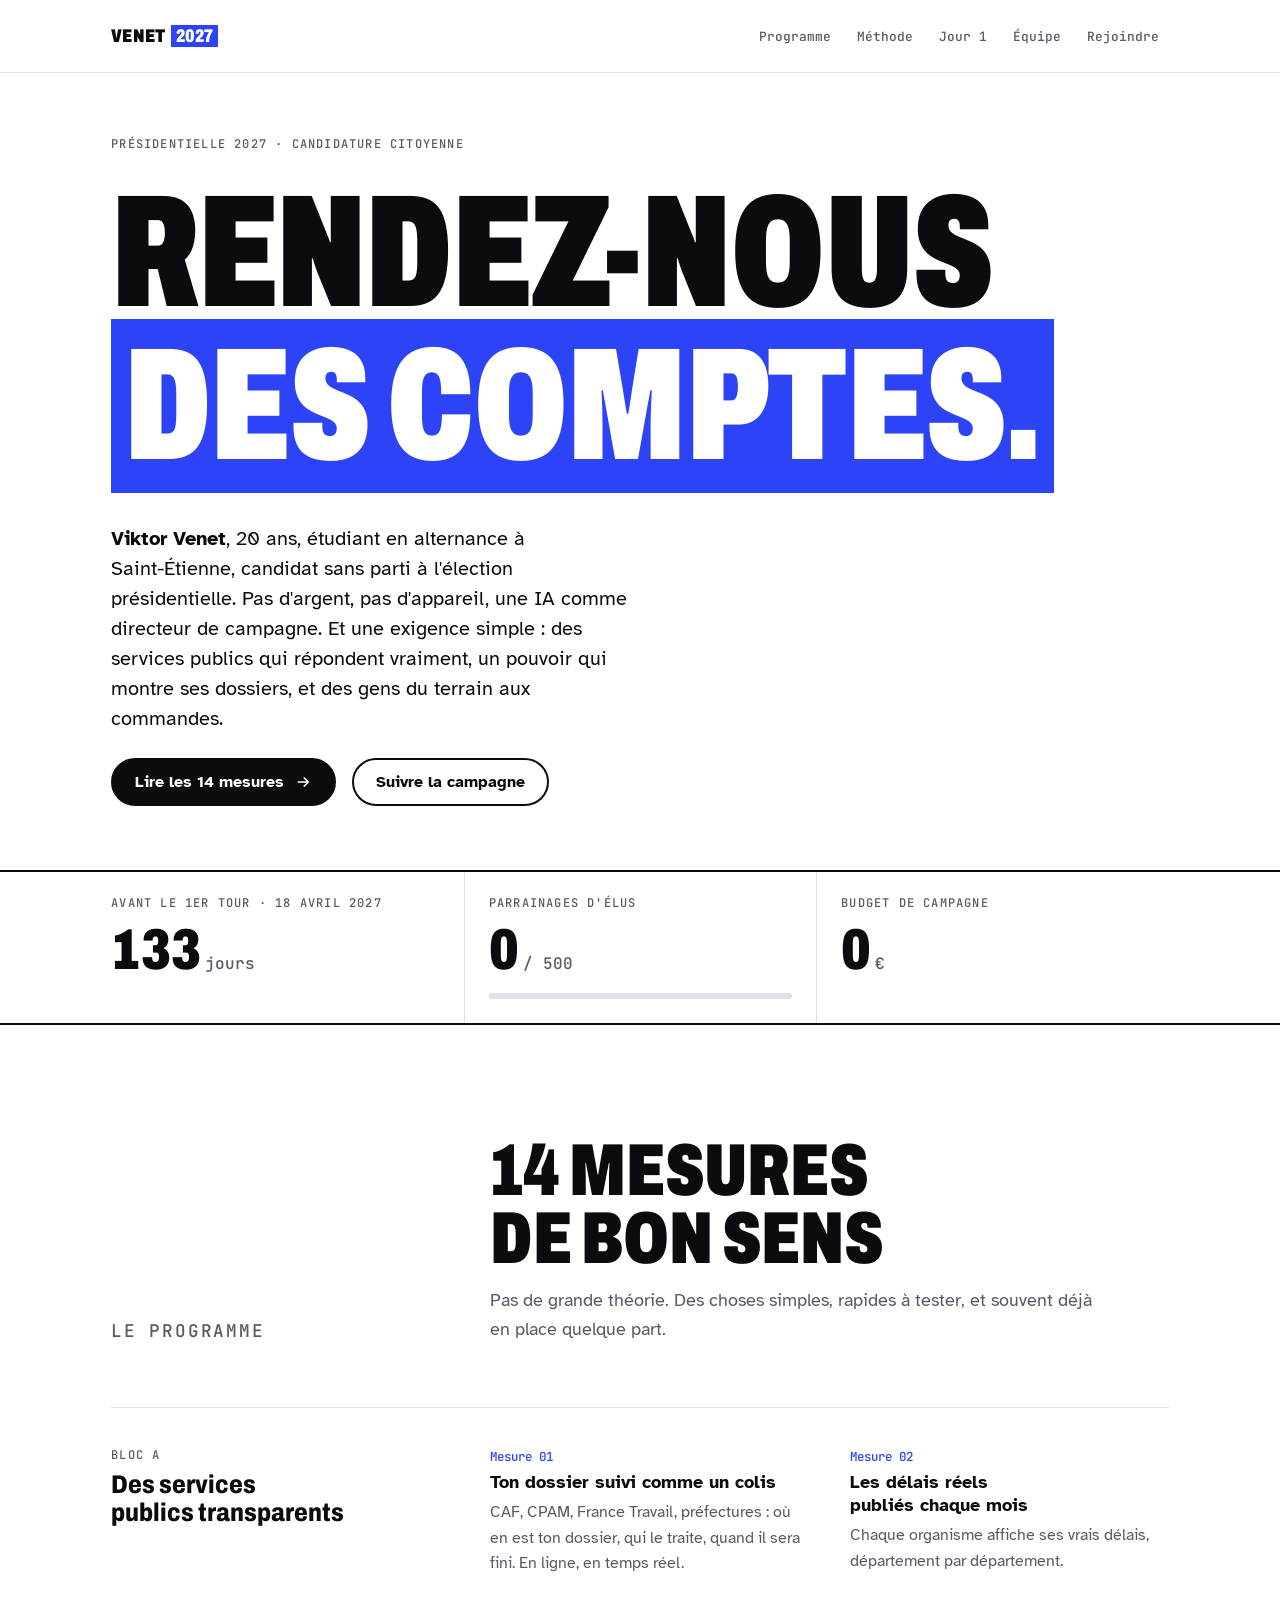
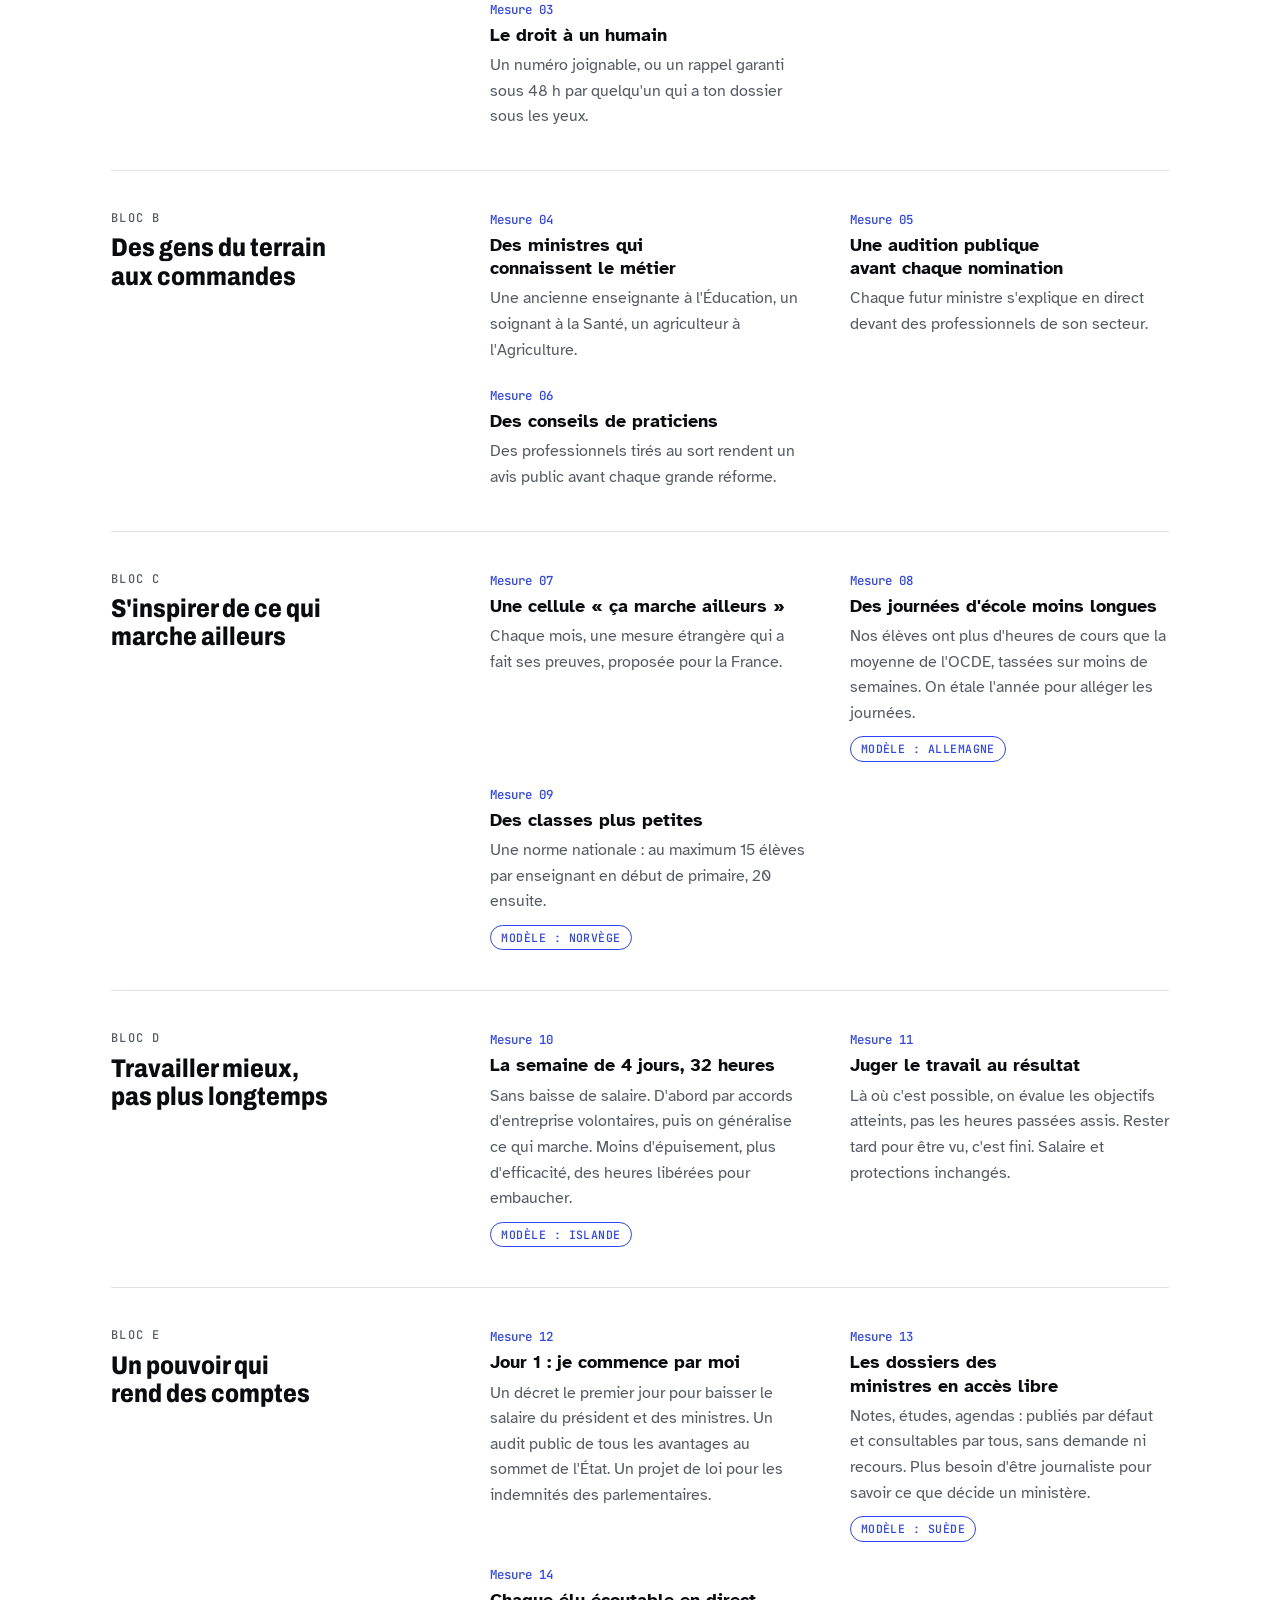
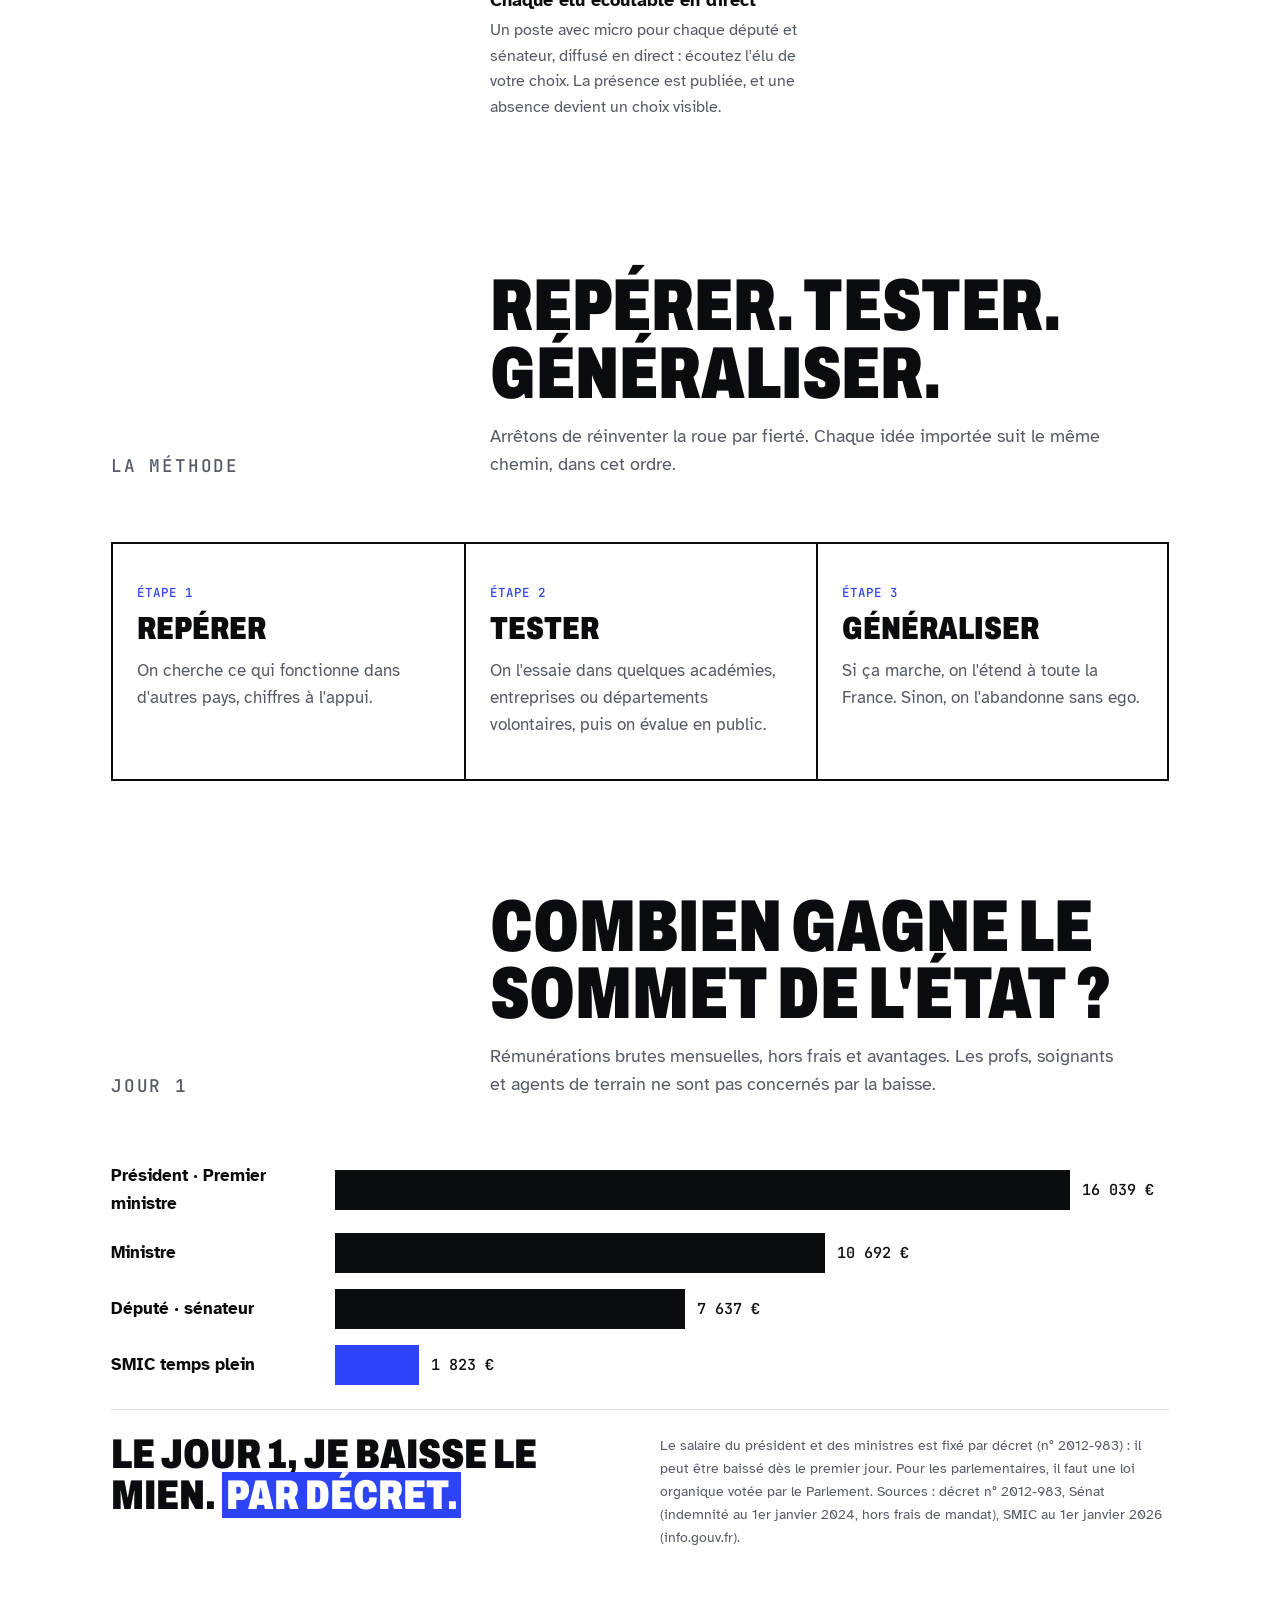
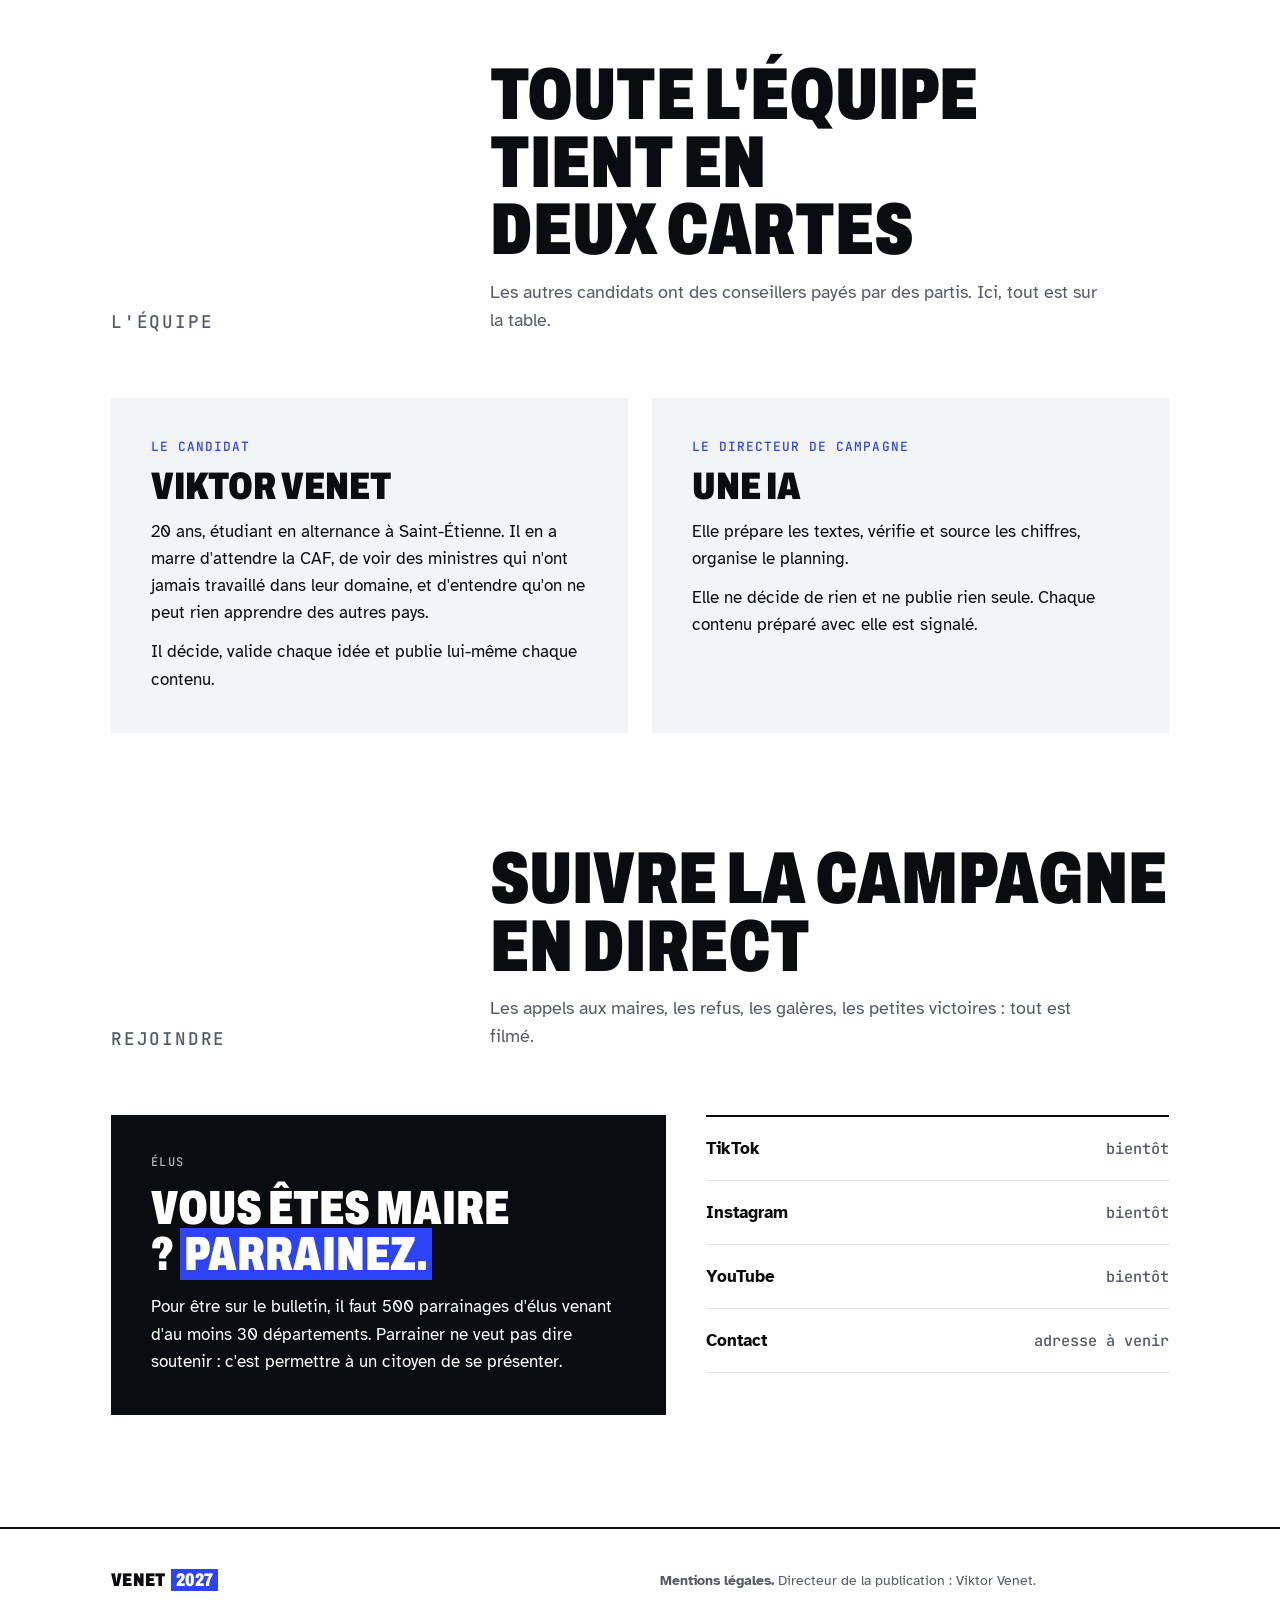
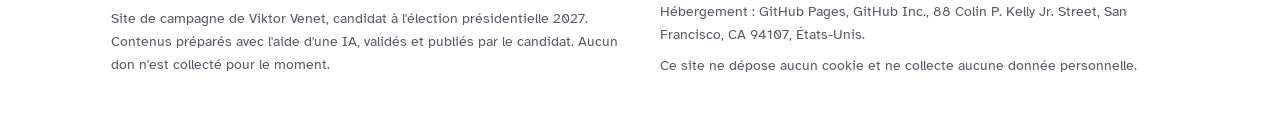
==== index.html @ 13aa07b0 "Ajout âge, ville et statut du candidat Co-Authored-By: Claude Opus 5.5 <noreply@anthropic.com>" ====
<!doctype html>
<html lang="fr">
<head>
<meta charset="utf-8">
<meta name="viewport" content="width=device-width, initial-scale=1, viewport-fit=cover">
<title>Viktor Venet 2027</title>
<meta name="description" content="Viktor Venet, 20 ans, étudiant stéphanois sans parti, candidat à la présidentielle 2027. Rendez-nous des comptes.">
<meta property="og:title" content="Viktor Venet 2027 · Rendez-nous des comptes.">
<meta property="og:description" content="Un citoyen, une IA, zéro euro. Des services publics qui répondent et un pouvoir transparent.">
<link rel="preconnect" href="https://fonts.googleapis.com">
<link rel="preconnect" href="https://fonts.gstatic.com" crossorigin>
<link rel="stylesheet" href="https://fonts.googleapis.com/css2?family=Archivo:wdth,wght@62..125,500..900&family=Atkinson+Hyperlegible:wght@400;700&family=JetBrains+Mono:wght@500&display=swap">
<style>
/* DA « Surligné » : affiche typographique noir sur blanc, un seul accent bleu qui surligne ce qui compte,
   comme on surligne une ligne d'un dossier qu'on exige de voir. */
:root {
  --bg: #ffffff;
  --surface: #f3f4f7;
  --ink: #0b0c10;
  --muted: #555a66;
  --line: #dfe1e7;
  --sel: #2c44f5;        /* bleu de sélection */
  --on-sel: #ffffff;
  --ff-display: "Archivo", "Arial Narrow", "Helvetica Neue", Arial, sans-serif;
  --ff-body: "Atkinson Hyperlegible", system-ui, -apple-system, "Segoe UI", sans-serif;
  --ff-mono: "JetBrains Mono", ui-monospace, Consolas, monospace;
  --s-1: 8px; --s-2: 16px; --s-3: 24px; --s-4: 40px; --s-5: 64px; --s-6: 112px;
}
@media (prefers-color-scheme: dark) {
  :root:not([data-theme="light"]) {
    --bg: #0b0c10; --surface: #15171d; --ink: #f2f3f6; --muted: #a2a7b3; --line: #2a2d36;
    --sel: #5d73ff; --on-sel: #ffffff; color-scheme: dark;
  }
}
:root[data-theme="dark"] {
  --bg: #0b0c10; --surface: #15171d; --ink: #f2f3f6; --muted: #a2a7b3; --line: #2a2d36;
  --sel: #5d73ff; --on-sel: #ffffff; color-scheme: dark;
}

*, *::before, *::after { box-sizing: border-box; }
html { scroll-behavior: smooth; }
@media (prefers-reduced-motion: reduce) { html { scroll-behavior: auto; } }
body {
  margin: 0; background: var(--bg); color: var(--ink);
  font: 400 1.0625rem/1.6 var(--ff-body);
  padding: env(safe-area-inset-top, 0px) 0 env(safe-area-inset-bottom, 0px);
}
::selection { background: var(--sel); color: var(--on-sel); }
.wrap { max-width: 1160px; margin: 0 auto; padding-inline: max(16px, 4vw); }
a { color: inherit; }
:focus-visible { outline: 3px solid var(--sel); outline-offset: 3px; border-radius: 2px; }
h1, h2, h3, h4 { margin: 0; font-family: var(--ff-display); text-wrap: balance; }
p { margin: 0; }
.skip { position: absolute; left: -9999px; }
.skip:focus { left: 16px; top: 16px; background: var(--ink); color: var(--bg); padding: 10px 14px; z-index: 10; }

.eyebrow { font: 500 .75rem/1.3 var(--ff-mono); letter-spacing: .1em; text-transform: uppercase; color: var(--muted); }
.kbd {
  display: inline-flex; align-items: center; gap: 4px; font: 500 .78rem/1 var(--ff-mono);
  border: 1.5px solid currentColor; border-bottom-width: 3px; border-radius: 6px; padding: 5px 8px; white-space: nowrap;
}
.sel { background: var(--sel); color: var(--on-sel); padding: 0 .08em; box-decoration-break: clone; -webkit-box-decoration-break: clone; }

/* En-tête */
.top { position: sticky; top: env(safe-area-inset-top, 0px); z-index: 5; background: var(--bg); border-bottom: 1px solid var(--line); }
.top .wrap { display: flex; flex-wrap: wrap; align-items: center; justify-content: space-between; gap: 10px 24px; padding-block: 14px; }
.logo { font: 900 1.15rem/1 var(--ff-display); font-stretch: 75%; letter-spacing: .01em; text-transform: uppercase; text-decoration: none; display: inline-flex; gap: .3em; align-items: baseline; }
.logo b { background: var(--sel); color: var(--on-sel); padding: 2px 5px; font-weight: 900; }
.top nav { display: flex; flex-wrap: wrap; gap: 4px 6px; }
.top nav a { font: 500 .8rem var(--ff-mono); text-decoration: none; color: var(--muted); padding: 10px 10px; border-radius: 6px; min-height: 44px; display: inline-flex; align-items: center; }
.top nav a:hover { color: var(--ink); background: var(--surface); }

/* Hero */
.hero { padding-block: var(--s-5) var(--s-5); }
.hero .eyebrow { margin-bottom: var(--s-3); }
.slogan { font-weight: 900; font-stretch: 68%; text-transform: uppercase; font-size: clamp(3.4rem, 12.5vw, 10.5rem); line-height: .96; letter-spacing: -.01em; }
.slogan .l1, .slogan .l2 { display: block; }
.slogan .l1 .sel { background: linear-gradient(var(--sel), var(--sel)) no-repeat left / 100% 100%; color: var(--on-sel); }
.hero-foot { display: grid; grid-template-columns: minmax(0, 1.3fr) minmax(0, 1fr); gap: var(--s-4); align-items: end; margin-top: var(--s-4); }
.hero-foot p.intro { font-size: 1.25rem; line-height: 1.5; max-width: 40ch; }
.hero-foot p.intro strong { font-weight: 700; }
.cta { display: flex; flex-wrap: wrap; gap: var(--s-2); margin-top: var(--s-3); }
.btn { display: inline-flex; align-items: center; gap: 10px; min-height: 48px; padding: 0 22px; font: 700 1rem var(--ff-body); text-decoration: none; border: 2px solid var(--ink); border-radius: 999px; transition: background-color .2s, color .2s, transform .15s; cursor: pointer; }
.btn.primary { background: var(--ink); color: var(--bg); }
.btn:hover { background: var(--sel); border-color: var(--sel); color: var(--on-sel); }
.btn:active { transform: translateY(1px); }
.btn svg { width: 18px; height: 18px; }

/* Compteurs */
.stats { border-block: 2px solid var(--ink); }
.stats .wrap { display: grid; grid-template-columns: repeat(3, minmax(0, 1fr)); }
.stat { padding: var(--s-3) var(--s-3) var(--s-3) 0; }
.stat + .stat { border-left: 1px solid var(--line); padding-left: var(--s-3); }
.stat .n { font: 900 clamp(2.4rem, 5vw, 3.6rem)/1 var(--ff-display); font-stretch: 75%; font-variant-numeric: tabular-nums; margin-top: 10px; }
.stat .n small { font: 500 1rem var(--ff-mono); color: var(--muted); margin-left: 4px; }
.meter { height: 6px; background: var(--line); margin-top: 14px; border-radius: 3px; overflow: hidden; }
.meter i { display: block; height: 100%; width: 0; background: var(--sel); }

/* Sections */
section.sec { padding-block: var(--s-6) 0; }
.sec-head { display: grid; grid-template-columns: minmax(0, 1fr) minmax(0, 2fr); gap: var(--s-3) var(--s-4); margin-bottom: var(--s-5); align-items: end; }
.sec-head h2 { font-weight: 900; font-stretch: 72%; text-transform: uppercase; font-size: clamp(2.4rem, 6vw, 4.6rem); line-height: .92; }
.sec-head p { color: var(--muted); max-width: 52ch; font-size: 1.1rem; }

/* Programme */
.bloc { display: grid; grid-template-columns: minmax(0, 1fr) minmax(0, 2fr); gap: var(--s-3) var(--s-4); padding-block: var(--s-4); border-top: 1px solid var(--line); }
.bloc h3 { font-weight: 800; font-stretch: 85%; font-size: 1.6rem; line-height: 1.1; }
.bloc .eyebrow { margin-bottom: 8px; }
.mesures { display: grid; grid-template-columns: repeat(auto-fit, minmax(min(100%, 280px), 1fr)); gap: var(--s-3) var(--s-4); }
.mesure { min-width: 0; display: grid; gap: 6px; align-content: start; }
.mesure .num { font: 500 .78rem var(--ff-mono); color: var(--sel); }
.mesure h4 { font: 700 1.12rem/1.3 var(--ff-body); }
.mesure p { color: var(--muted); font-size: 1rem; }
.modele { justify-self: start; margin-top: 4px; font: 500 .72rem/1 var(--ff-mono); letter-spacing: .04em; text-transform: uppercase; color: var(--sel); border: 1.5px solid var(--sel); border-radius: 999px; padding: 6px 10px; }

/* Méthode */
.methode { display: grid; grid-template-columns: repeat(3, minmax(0, 1fr)); gap: 0; border: 2px solid var(--ink); }
.etape { padding: var(--s-4) var(--s-3); min-width: 0; display: grid; gap: 12px; align-content: start; }
.etape + .etape { border-left: 2px solid var(--ink); }
.step { font: 500 .78rem var(--ff-mono); color: var(--sel); text-transform: uppercase; letter-spacing: .08em; }
.etape h3 { font-weight: 900; font-stretch: 75%; text-transform: uppercase; font-size: 2rem; line-height: 1; }
.etape p { color: var(--muted); }

/* Graphique */
.chart { display: grid; gap: var(--s-2); }
.barrow { display: grid; grid-template-columns: minmax(0, 13rem) minmax(0, 1fr); gap: var(--s-2); align-items: center; }
.barrow .who { font-weight: 700; }
.track { display: flex; align-items: center; gap: 12px; min-width: 0; }
.fill { height: 40px; background: var(--ink); flex: none; }
.barrow.smic .fill { background: var(--sel); }
.amt { font: 500 .95rem var(--ff-mono); font-variant-numeric: tabular-nums; white-space: nowrap; }
.chart-note { margin-top: var(--s-3); display: grid; grid-template-columns: minmax(0, 1fr) minmax(0, 1fr); gap: var(--s-4); border-top: 1px solid var(--line); padding-top: var(--s-3); }
.chart-note .big { font: 900 clamp(1.8rem, 3.5vw, 2.6rem)/1 var(--ff-display); font-stretch: 75%; text-transform: uppercase; }
.chart-note p.src { color: var(--muted); font-size: .9rem; }

/* Équipe */
.team { display: grid; grid-template-columns: repeat(2, minmax(0, 1fr)); gap: var(--s-3); }
.member { background: var(--surface); padding: var(--s-4); display: grid; gap: 12px; align-content: start; }
.member h3 { font-weight: 900; font-stretch: 75%; text-transform: uppercase; font-size: 2.4rem; line-height: 1; }
.member .role { font: 500 .8rem var(--ff-mono); color: var(--sel); text-transform: uppercase; letter-spacing: .08em; }

/* Rejoindre */
.join { display: grid; grid-template-columns: minmax(0, 1.2fr) minmax(0, 1fr); gap: var(--s-4); }
.maires { background: var(--ink); color: var(--bg); padding: var(--s-4); display: grid; gap: var(--s-2); align-content: start; }
.maires h3 { font-weight: 900; font-stretch: 72%; text-transform: uppercase; font-size: clamp(2rem, 4vw, 3rem); line-height: .95; }
.maires .sel { color: var(--on-sel); }
.socials { display: grid; gap: 0; align-content: start; }
.social { display: flex; justify-content: space-between; gap: var(--s-2); align-items: center; padding-block: 18px; border-bottom: 1px solid var(--line); min-width: 0; }
.social:first-child { border-top: 2px solid var(--ink); }
.social .h { font: 500 .95rem var(--ff-mono); overflow-wrap: anywhere; color: var(--muted); }

footer { margin-top: var(--s-6); border-top: 2px solid var(--ink); }
footer .wrap { padding-block: var(--s-4); display: grid; grid-template-columns: minmax(0, 1fr) minmax(0, 1fr); gap: var(--s-3) var(--s-4); font-size: .9rem; color: var(--muted); }
footer .logo { color: var(--ink); }
footer p + p { margin-top: 8px; }

/* Responsive */
@media (max-width: 860px) {
  .hero-foot, .sec-head, .bloc, .join, .chart-note, footer .wrap { grid-template-columns: minmax(0, 1fr); }
    .methode { grid-template-columns: minmax(0, 1fr); }
  .etape + .etape { border-left: 0; border-top: 2px solid var(--ink); }
  .team { grid-template-columns: minmax(0, 1fr); }
  section.sec { padding-block: var(--s-5) 0; }
}
@media (max-width: 600px) {
  .stats .wrap { grid-template-columns: minmax(0, 1fr); }
  .stat, .stat + .stat { padding: var(--s-2) 0; border-left: 0; }
  .stat + .stat { border-top: 1px solid var(--line); }
  .barrow { grid-template-columns: minmax(0, 1fr); gap: 6px; }
  .fill { height: 28px; }
  .top nav a { padding: 10px 8px; }
}

/* Animation unique : le surligneur passe sur « des comptes » */
@media (prefers-reduced-motion: no-preference) {
  .js .slogan .l1 .sel { animation: select .7s cubic-bezier(.6, 0, .2, 1) .35s both; }
  @keyframes select { from { background-size: 0% 100%; color: var(--ink); } to { background-size: 100% 100%; color: var(--on-sel); } }
}
</style>
</head>
<body>
<a class="skip" href="#programme">Aller au programme</a>

<header class="top">
  <div class="wrap">
    <a class="logo" href="#haut" id="haut" aria-label="Viktor Venet 2027, accueil">Venet <b>2027</b></a>
    <nav aria-label="Sections du site">
      <a href="#programme">Programme</a>
      <a href="#methode">Méthode</a>
      <a href="#jour1">Jour 1</a>
      <a href="#equipe">Équipe</a>
      <a href="#rejoindre">Rejoindre</a>
    </nav>
  </div>
</header>

<main>
  <section class="hero">
    <div class="wrap">
      <p class="eyebrow">Présidentielle 2027 · candidature citoyenne</p>
      <h1 class="slogan">
        <span class="l2">Rendez-nous</span>
        <span class="l1"><span class="sel">des comptes.</span></span>
      </h1>
      <div class="hero-foot">
        <div>
          <p class="intro"><strong>Viktor Venet</strong>, 20 ans, étudiant en alternance à Saint-Étienne, candidat sans parti à l'élection présidentielle. Pas d'argent, pas d'appareil, une IA comme directeur de campagne. Et une exigence simple : des services publics qui répondent vraiment, un pouvoir qui montre ses dossiers, et des gens du terrain aux commandes.</p>
          <div class="cta">
            <a class="btn primary" href="#programme">Lire les 14 mesures
              <svg viewBox="0 0 24 24" fill="none" stroke="currentColor" stroke-width="2.2" aria-hidden="true"><path d="M5 12h14M13 6l6 6-6 6"/></svg></a>
            <a class="btn" href="#rejoindre">Suivre la campagne</a>
          </div>
        </div>
      </div>
    </div>
  </section>

  <div class="stats" role="list" aria-label="La campagne en chiffres">
    <div class="wrap">
      <div class="stat" role="listitem">
        <p class="eyebrow">Avant le 1er tour · 18 avril 2027</p>
        <p class="n"><span id="jours">185</span><small>jours</small></p>
      </div>
      <div class="stat" role="listitem">
        <p class="eyebrow">Parrainages d'élus</p>
        <p class="n">0<small>/ 500</small></p>
        <div class="meter" aria-hidden="true"><i></i></div>
      </div>
      <div class="stat" role="listitem">
        <p class="eyebrow">Budget de campagne</p>
        <p class="n">0<small>€</small></p>
      </div>
    </div>
  </div>

  <section class="sec" id="programme">
    <div class="wrap">
      <div class="sec-head">
        <p class="eyebrow">Le programme</p>
        <div>
          <h2>14 mesures de bon sens</h2>
          <p style="margin-top:14px">Pas de grande théorie. Des choses simples, rapides à tester, et souvent déjà en place quelque part.</p>
        </div>
      </div>

      <div class="bloc">
        <div><p class="eyebrow">Bloc A</p><h3>Des services publics transparents</h3></div>
        <div class="mesures">
          <article class="mesure"><span class="num">Mesure 01</span><h4>Ton dossier suivi comme un colis</h4><p>CAF, CPAM, France Travail, préfectures : où en est ton dossier, qui le traite, quand il sera fini. En ligne, en temps réel.</p></article>
          <article class="mesure"><span class="num">Mesure 02</span><h4>Les délais réels publiés chaque mois</h4><p>Chaque organisme affiche ses vrais délais, département par département.</p></article>
          <article class="mesure"><span class="num">Mesure 03</span><h4>Le droit à un humain</h4><p>Un numéro joignable, ou un rappel garanti sous 48 h par quelqu'un qui a ton dossier sous les yeux.</p></article>
        </div>
      </div>

      <div class="bloc">
        <div><p class="eyebrow">Bloc B</p><h3>Des gens du terrain aux commandes</h3></div>
        <div class="mesures">
          <article class="mesure"><span class="num">Mesure 04</span><h4>Des ministres qui connaissent le métier</h4><p>Une ancienne enseignante à l'Éducation, un soignant à la Santé, un agriculteur à l'Agriculture.</p></article>
          <article class="mesure"><span class="num">Mesure 05</span><h4>Une audition publique avant chaque nomination</h4><p>Chaque futur ministre s'explique en direct devant des professionnels de son secteur.</p></article>
          <article class="mesure"><span class="num">Mesure 06</span><h4>Des conseils de praticiens</h4><p>Des professionnels tirés au sort rendent un avis public avant chaque grande réforme.</p></article>
        </div>
      </div>

      <div class="bloc">
        <div><p class="eyebrow">Bloc C</p><h3>S'inspirer de ce qui marche ailleurs</h3></div>
        <div class="mesures">
          <article class="mesure"><span class="num">Mesure 07</span><h4>Une cellule « ça marche ailleurs »</h4><p>Chaque mois, une mesure étrangère qui a fait ses preuves, proposée pour la France.</p></article>
          <article class="mesure"><span class="num">Mesure 08</span><h4>Des journées d'école moins longues</h4><p>Nos élèves ont plus d'heures de cours que la moyenne de l'OCDE, tassées sur moins de semaines. On étale l'année pour alléger les journées.</p><span class="modele">Modèle : Allemagne</span></article>
          <article class="mesure"><span class="num">Mesure 09</span><h4>Des classes plus petites</h4><p>Une norme nationale : au maximum 15 élèves par enseignant en début de primaire, 20 ensuite.</p><span class="modele">Modèle : Norvège</span></article>
        </div>
      </div>

      <div class="bloc">
        <div><p class="eyebrow">Bloc D</p><h3>Travailler mieux, pas plus longtemps</h3></div>
        <div class="mesures">
          <article class="mesure"><span class="num">Mesure 10</span><h4>La semaine de 4 jours, 32 heures</h4><p>Sans baisse de salaire. D'abord par accords d'entreprise volontaires, puis on généralise ce qui marche. Moins d'épuisement, plus d'efficacité, des heures libérées pour embaucher.</p><span class="modele">Modèle : Islande</span></article>
          <article class="mesure"><span class="num">Mesure 11</span><h4>Juger le travail au résultat</h4><p>Là où c'est possible, on évalue les objectifs atteints, pas les heures passées assis. Rester tard pour être vu, c'est fini. Salaire et protections inchangés.</p></article>
        </div>
      </div>

      <div class="bloc">
        <div><p class="eyebrow">Bloc E</p><h3>Un pouvoir qui rend des comptes</h3></div>
        <div class="mesures">
          <article class="mesure"><span class="num">Mesure 12</span><h4>Jour 1 : je commence par moi</h4><p>Un décret le premier jour pour baisser le salaire du président et des ministres. Un audit public de tous les avantages au sommet de l'État. Un projet de loi pour les indemnités des parlementaires.</p></article>
          <article class="mesure"><span class="num">Mesure 13</span><h4>Les dossiers des ministres en accès libre</h4><p>Notes, études, agendas : publiés par défaut et consultables par tous, sans demande ni recours. Plus besoin d'être journaliste pour savoir ce que décide un ministère.</p><span class="modele">Modèle : Suède</span></article>
          <article class="mesure"><span class="num">Mesure 14</span><h4>Chaque élu écoutable en direct</h4><p>Un poste avec micro pour chaque député et sénateur, diffusé en direct : écoutez l'élu de votre choix. La présence est publiée, et une absence devient un choix visible.</p></article>
        </div>
      </div>
    </div>
  </section>

  <section class="sec" id="methode">
    <div class="wrap">
      <div class="sec-head">
        <p class="eyebrow">La méthode</p>
        <div>
          <h2>Repérer. Tester. Généraliser.</h2>
          <p style="margin-top:14px">Arrêtons de réinventer la roue par fierté. Chaque idée importée suit le même chemin, dans cet ordre.</p>
        </div>
      </div>
      <div class="methode">
        <div class="etape"><span class="step">Étape 1</span><h3>Repérer</h3><p>On cherche ce qui fonctionne dans d'autres pays, chiffres à l'appui.</p></div>
        <div class="etape"><span class="step">Étape 2</span><h3>Tester</h3><p>On l'essaie dans quelques académies, entreprises ou départements volontaires, puis on évalue en public.</p></div>
        <div class="etape"><span class="step">Étape 3</span><h3>Généraliser</h3><p>Si ça marche, on l'étend à toute la France. Sinon, on l'abandonne sans ego.</p></div>
      </div>
    </div>
  </section>

  <section class="sec" id="jour1">
    <div class="wrap">
      <div class="sec-head">
        <p class="eyebrow">Jour 1</p>
        <div>
          <h2>Combien gagne le sommet de l'État ?</h2>
          <p style="margin-top:14px">Rémunérations brutes mensuelles, hors frais et avantages. Les profs, soignants et agents de terrain ne sont pas concernés par la baisse.</p>
        </div>
      </div>
      <div class="chart" role="img" aria-label="Président et Premier ministre : 16 039 euros. Ministre : 10 692 euros. Député ou sénateur : 7 637 euros. SMIC : 1 823 euros brut par mois.">
        <div class="barrow"><span class="who">Président · Premier ministre</span><div class="track"><span class="fill" style="width:calc((100% - 9ch) * 1)"></span><span class="amt">16 039 €</span></div></div>
        <div class="barrow"><span class="who">Ministre</span><div class="track"><span class="fill" style="width:calc((100% - 9ch) * .6666)"></span><span class="amt">10 692 €</span></div></div>
        <div class="barrow"><span class="who">Député · sénateur</span><div class="track"><span class="fill" style="width:calc((100% - 9ch) * .4762)"></span><span class="amt">7 637 €</span></div></div>
        <div class="barrow smic"><span class="who">SMIC temps plein</span><div class="track"><span class="fill" style="width:calc((100% - 9ch) * .1137)"></span><span class="amt">1 823 €</span></div></div>
      </div>
      <div class="chart-note">
        <p class="big">Le jour 1, je baisse le mien. <span class="sel">Par décret.</span></p>
        <p class="src">Le salaire du président et des ministres est fixé par décret (n° 2012-983) : il peut être baissé dès le premier jour. Pour les parlementaires, il faut une loi organique votée par le Parlement. Sources : décret n° 2012-983, Sénat (indemnité au 1er janvier 2024, hors frais de mandat), SMIC au 1er janvier 2026 (info.gouv.fr).</p>
      </div>
    </div>
  </section>

  <section class="sec" id="equipe">
    <div class="wrap">
      <div class="sec-head">
        <p class="eyebrow">L'équipe</p>
        <div>
          <h2>Toute l'équipe tient en deux cartes</h2>
          <p style="margin-top:14px">Les autres candidats ont des conseillers payés par des partis. Ici, tout est sur la table.</p>
        </div>
      </div>
      <div class="team">
        <div class="member">
          <span class="role">Le candidat</span>
          <h3>Viktor Venet</h3>
          <p>20 ans, étudiant en alternance à Saint-Étienne. Il en a marre d'attendre la CAF, de voir des ministres qui n'ont jamais travaillé dans leur domaine, et d'entendre qu'on ne peut rien apprendre des autres pays.</p>
          <p>Il décide, valide chaque idée et publie lui-même chaque contenu.</p>
        </div>
        <div class="member">
          <span class="role">Le directeur de campagne</span>
          <h3>Une IA</h3>
          <p>Elle prépare les textes, vérifie et source les chiffres, organise le planning.</p>
          <p>Elle ne décide de rien et ne publie rien seule. Chaque contenu préparé avec elle est signalé.</p>
        </div>
      </div>
    </div>
  </section>

  <section class="sec" id="rejoindre">
    <div class="wrap">
      <div class="sec-head">
        <p class="eyebrow">Rejoindre</p>
        <div>
          <h2>Suivre la campagne en direct</h2>
          <p style="margin-top:14px">Les appels aux maires, les refus, les galères, les petites victoires : tout est filmé.</p>
        </div>
      </div>
      <div class="join">
        <div class="maires">
          <p class="eyebrow" style="color:inherit;opacity:.7">Élus</p>
          <h3>Vous êtes maire ? <span class="sel">Parrainez.</span></h3>
          <p>Pour être sur le bulletin, il faut 500 parrainages d'élus venant d'au moins 30 départements. Parrainer ne veut pas dire soutenir : c'est permettre à un citoyen de se présenter.</p>
        </div>
        <div class="socials">
          <div class="social"><strong>TikTok</strong><span class="h">bientôt</span></div>
          <div class="social"><strong>Instagram</strong><span class="h">bientôt</span></div>
          <div class="social"><strong>YouTube</strong><span class="h">bientôt</span></div>
          <div class="social"><strong>Contact</strong><span class="h">adresse à venir</span></div>
        </div>
      </div>
    </div>
  </section>
</main>

<footer>
  <div class="wrap">
    <div>
      <a class="logo" href="#haut">Venet <b>2027</b></a>
      <p style="margin-top:14px">Site de campagne de Viktor Venet, candidat à l'élection présidentielle 2027. Contenus préparés avec l'aide d'une IA, validés et publiés par le candidat. Aucun don n'est collecté pour le moment.</p>
    </div>
    <div>
      <p><strong>Mentions légales.</strong> Directeur de la publication : Viktor Venet.</p>
      <p>Hébergement : GitHub Pages, GitHub Inc., 88 Colin P. Kelly Jr. Street, San Francisco, CA 94107, États-Unis.</p>
      <p>Ce site ne dépose aucun cookie et ne collecte aucune donnée personnelle.</p>
    </div>
  </div>
</footer>

<script>
  document.documentElement.classList.add('js');
  (function () {
    var el = document.getElementById('jours');
    var tour = new Date(2027, 3, 18);
    var auj = new Date(); auj.setHours(0, 0, 0, 0);
    var j = Math.round((tour - auj) / 86400000);
    if (j >= 0) el.textContent = j;
  })();
</script>
</body>
</html>
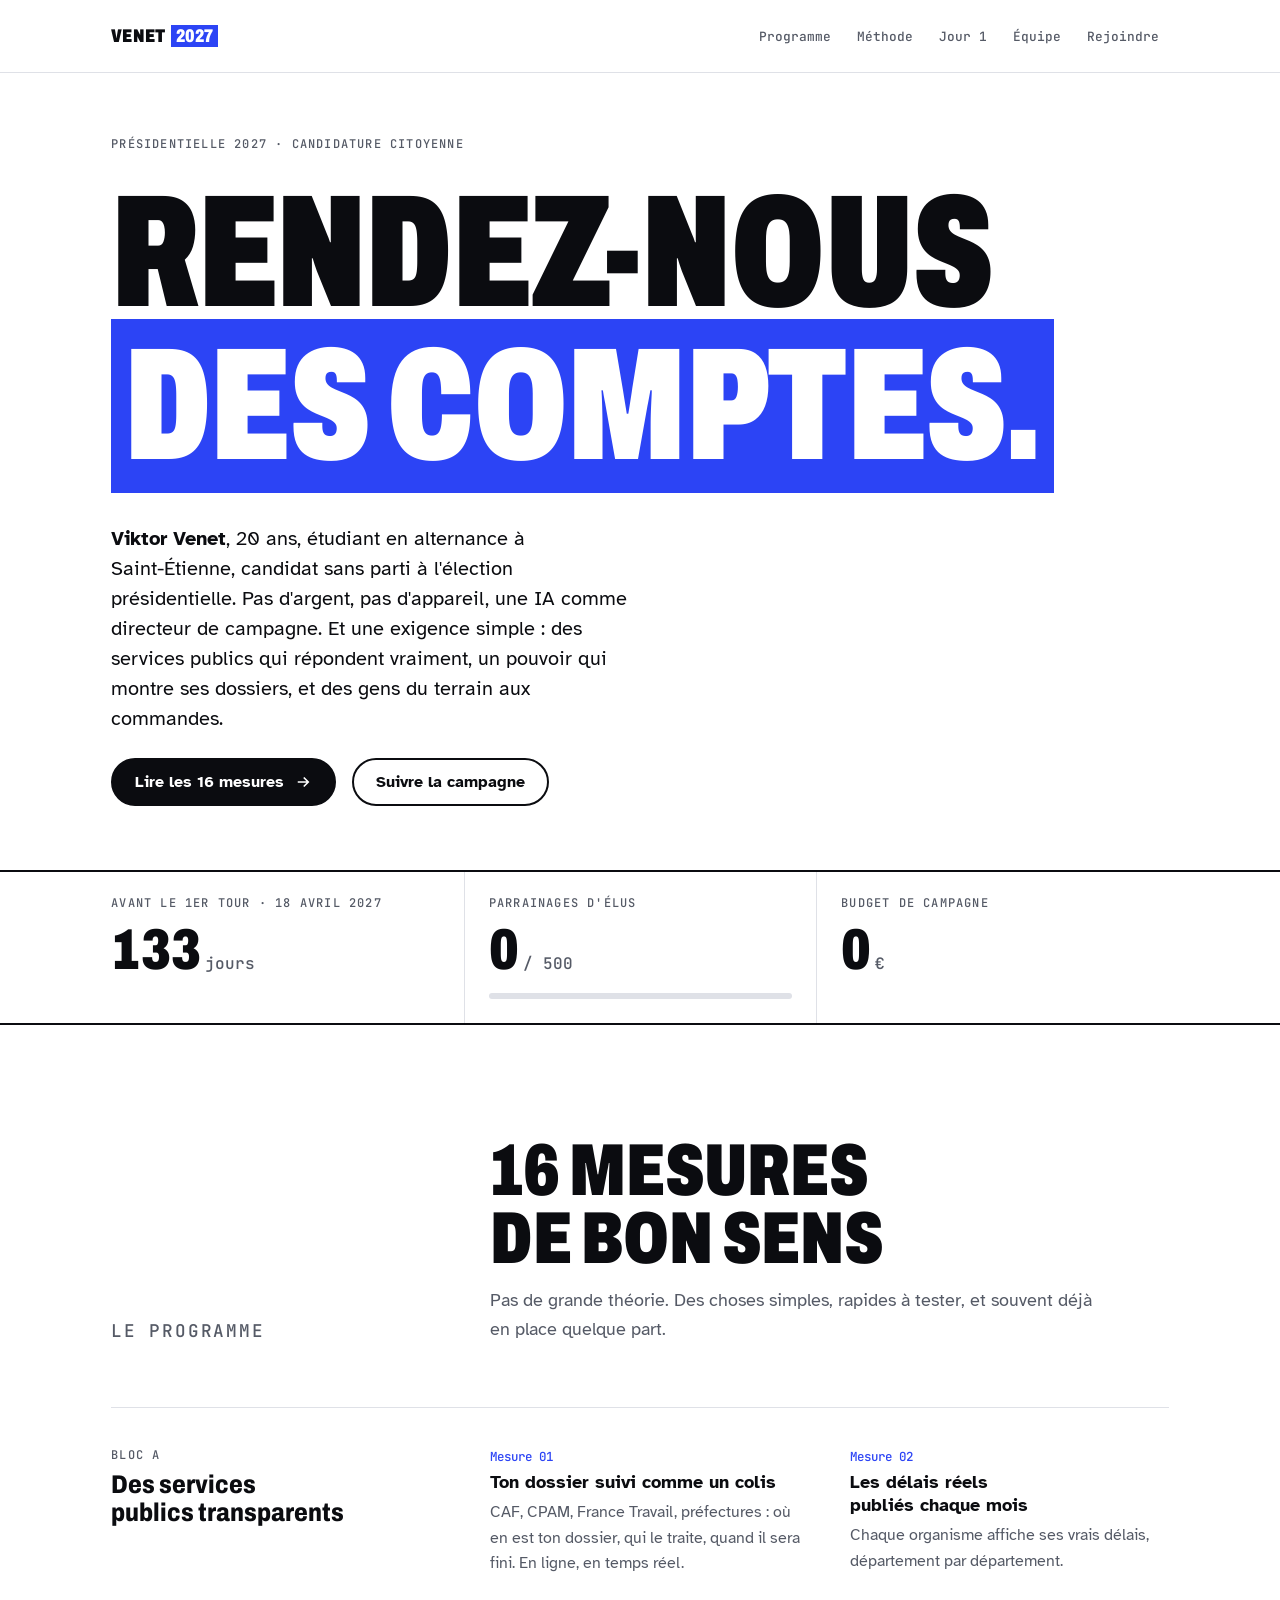
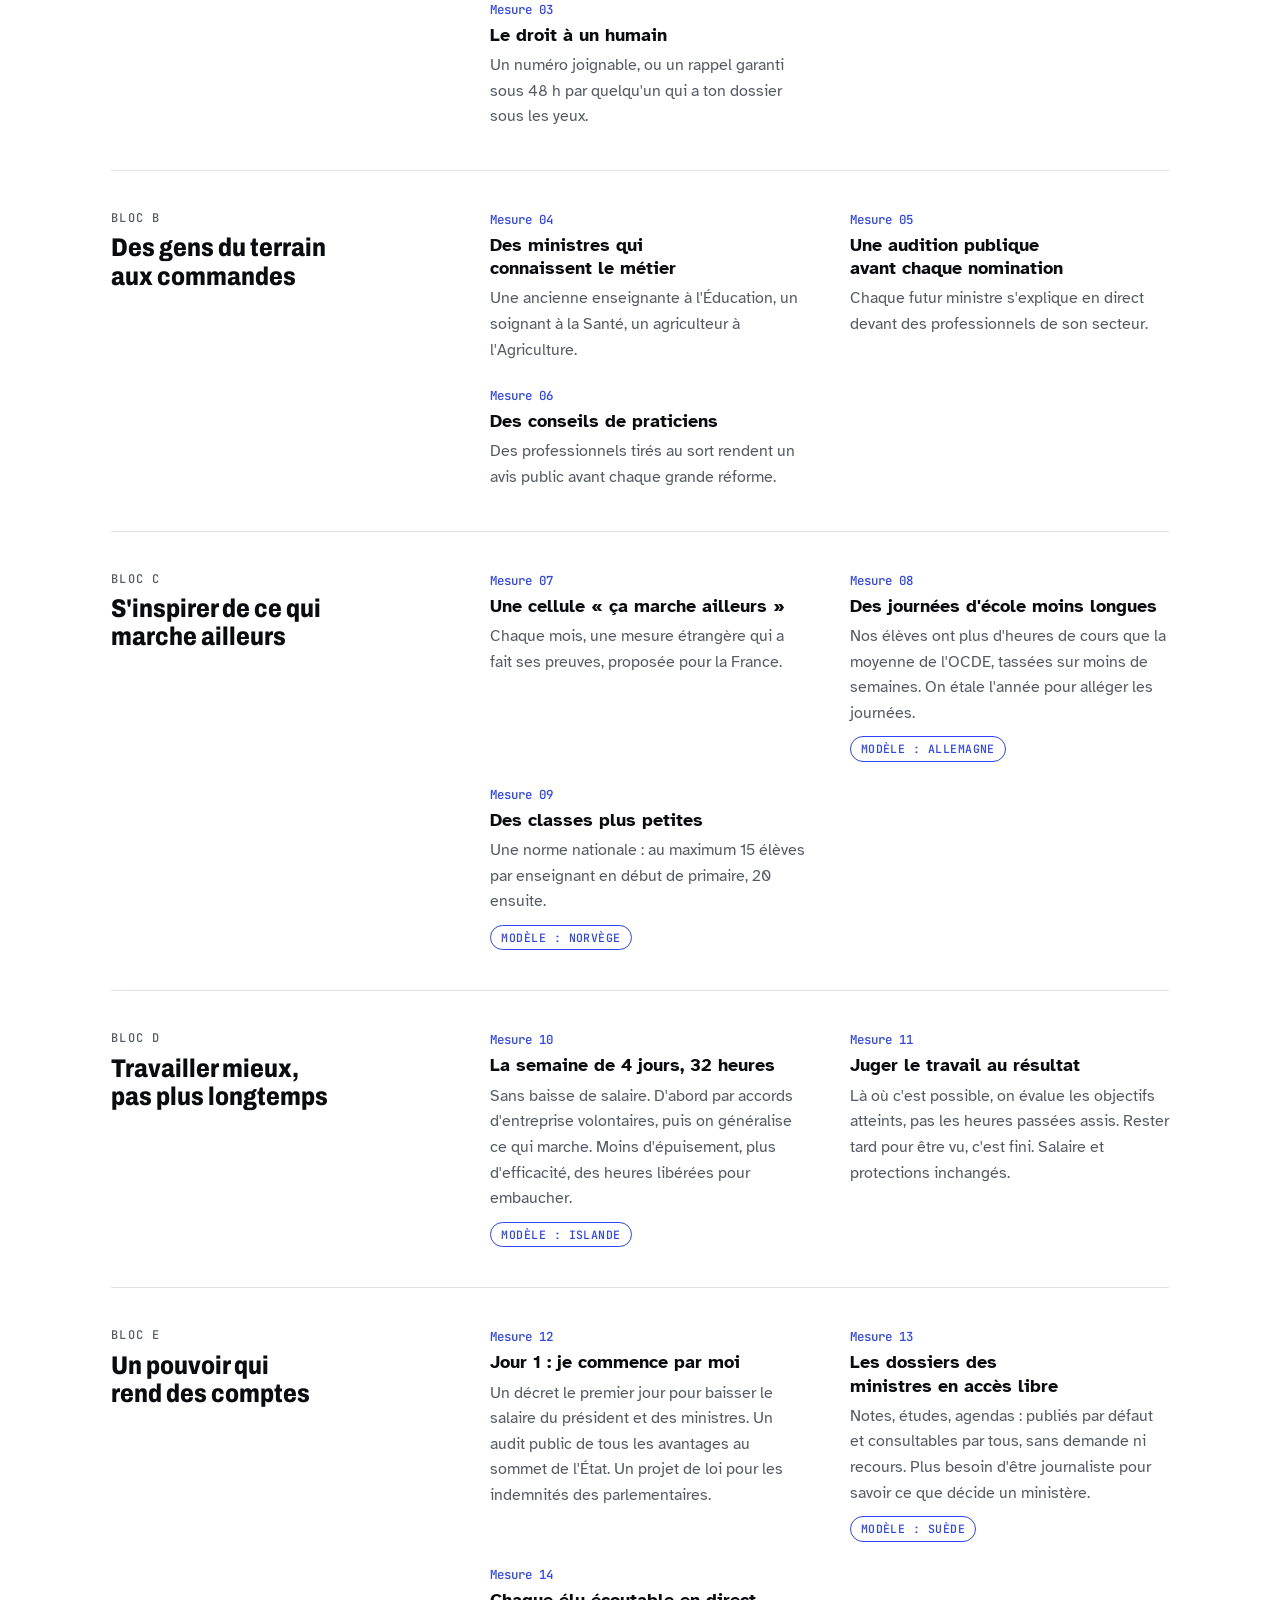
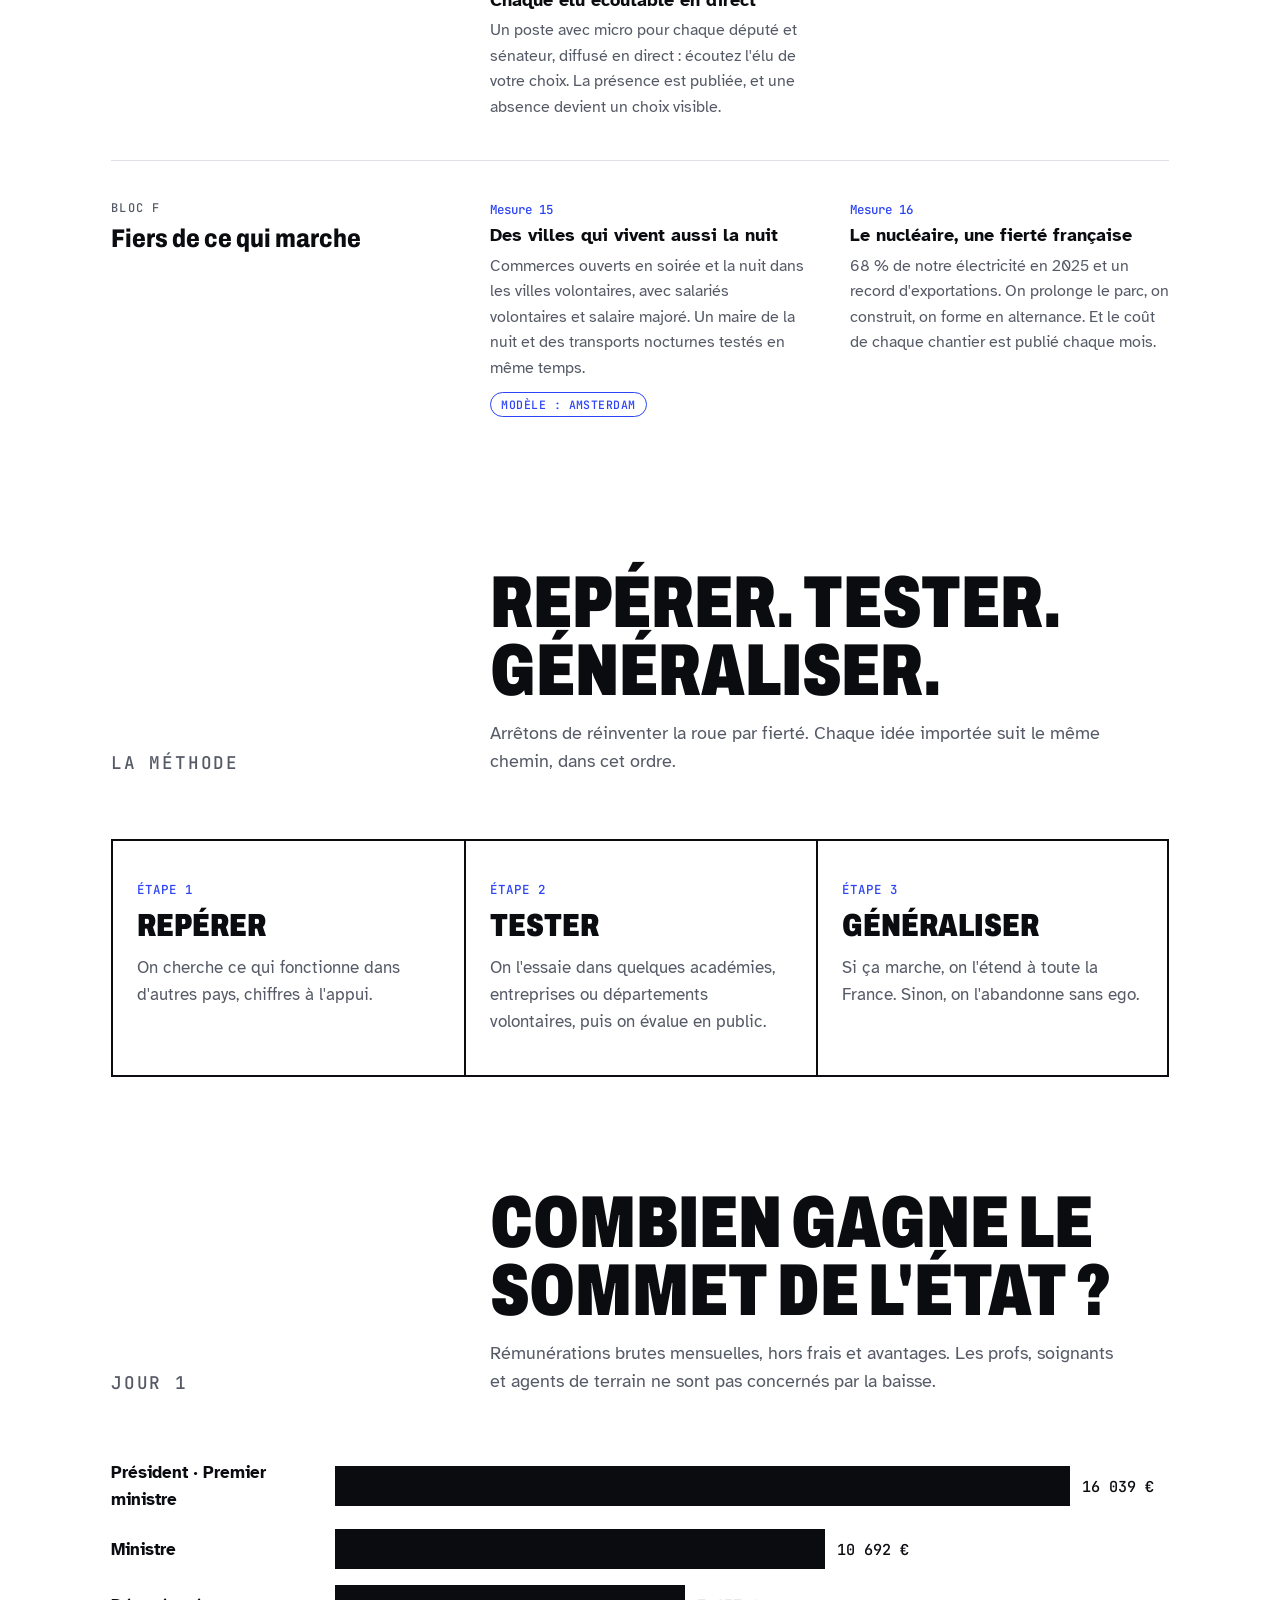
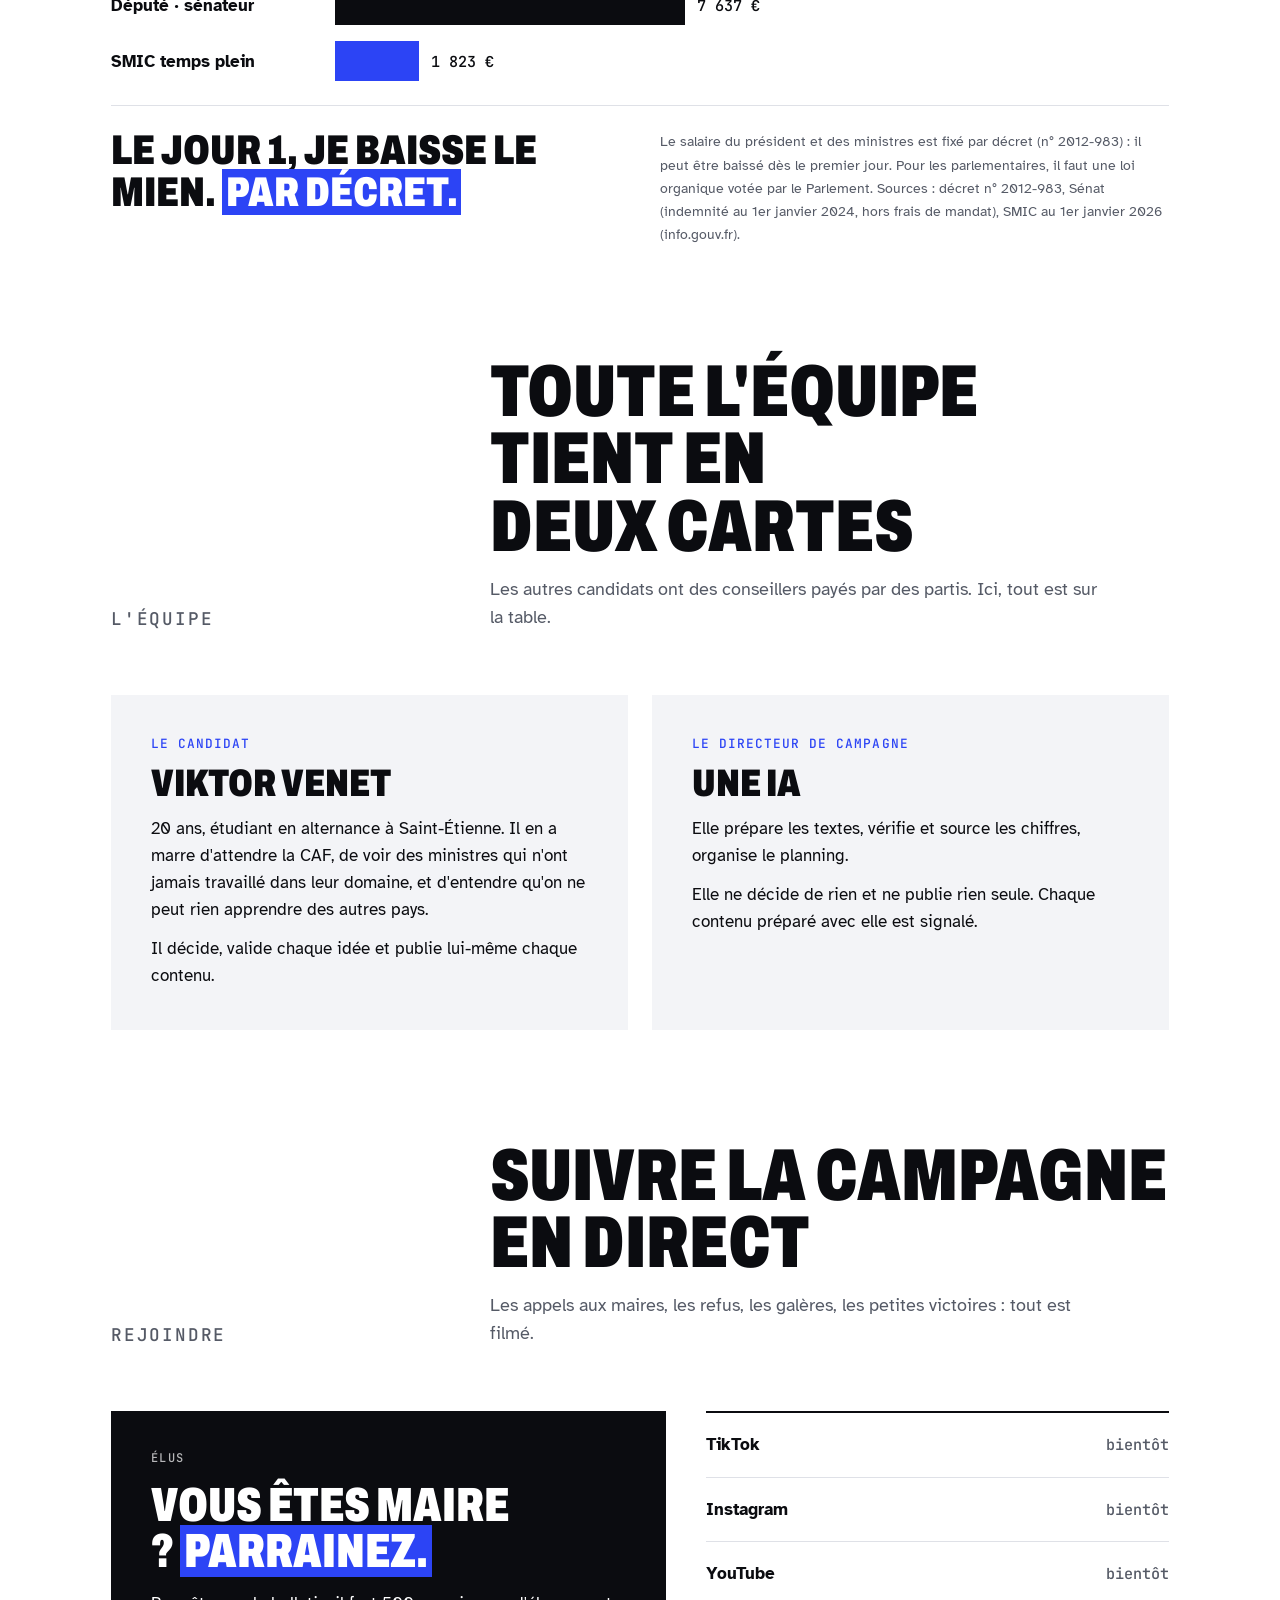
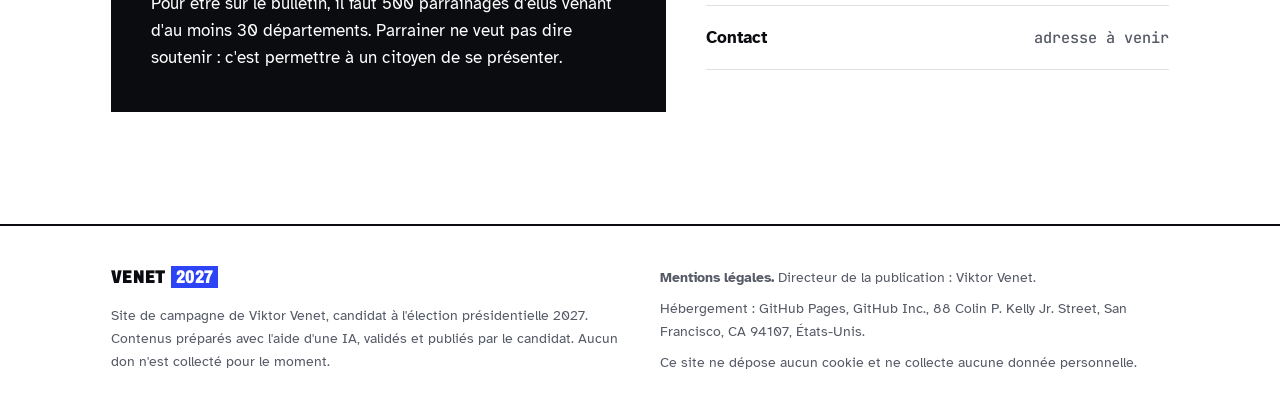
==== commit 4aa477b7: "Mesures 15 (vie nocturne) et 16 (nucléaire) Co-Authored-By: Claude Opus 5.5 <noreply@anthropic.com>" ====
--- a/index.html
+++ b/index.html
@@ -206,7 +206,7 @@
         <div>
           <p class="intro"><strong>Viktor Venet</strong>, 20 ans, étudiant en alternance à Saint-Étienne, candidat sans parti à l'élection présidentielle. Pas d'argent, pas d'appareil, une IA comme directeur de campagne. Et une exigence simple : des services publics qui répondent vraiment, un pouvoir qui montre ses dossiers, et des gens du terrain aux commandes.</p>
           <div class="cta">
-            <a class="btn primary" href="#programme">Lire les 14 mesures
+            <a class="btn primary" href="#programme">Lire les 16 mesures
               <svg viewBox="0 0 24 24" fill="none" stroke="currentColor" stroke-width="2.2" aria-hidden="true"><path d="M5 12h14M13 6l6 6-6 6"/></svg></a>
             <a class="btn" href="#rejoindre">Suivre la campagne</a>
           </div>
@@ -238,7 +238,7 @@
       <div class="sec-head">
         <p class="eyebrow">Le programme</p>
         <div>
-          <h2>14 mesures de bon sens</h2>
+          <h2>16 mesures de bon sens</h2>
           <p style="margin-top:14px">Pas de grande théorie. Des choses simples, rapides à tester, et souvent déjà en place quelque part.</p>
         </div>
       </div>
@@ -284,6 +284,14 @@
           <article class="mesure"><span class="num">Mesure 12</span><h4>Jour 1 : je commence par moi</h4><p>Un décret le premier jour pour baisser le salaire du président et des ministres. Un audit public de tous les avantages au sommet de l'État. Un projet de loi pour les indemnités des parlementaires.</p></article>
           <article class="mesure"><span class="num">Mesure 13</span><h4>Les dossiers des ministres en accès libre</h4><p>Notes, études, agendas : publiés par défaut et consultables par tous, sans demande ni recours. Plus besoin d'être journaliste pour savoir ce que décide un ministère.</p><span class="modele">Modèle : Suède</span></article>
           <article class="mesure"><span class="num">Mesure 14</span><h4>Chaque élu écoutable en direct</h4><p>Un poste avec micro pour chaque député et sénateur, diffusé en direct : écoutez l'élu de votre choix. La présence est publiée, et une absence devient un choix visible.</p></article>
+        </div>
+      </div>
+
+      <div class="bloc">
+        <div><p class="eyebrow">Bloc F</p><h3>Fiers de ce qui marche</h3></div>
+        <div class="mesures">
+          <article class="mesure"><span class="num">Mesure 15</span><h4>Des villes qui vivent aussi la nuit</h4><p>Commerces ouverts en soirée et la nuit dans les villes volontaires, avec salariés volontaires et salaire majoré. Un maire de la nuit et des transports nocturnes testés en même temps.</p><span class="modele">Modèle : Amsterdam</span></article>
+          <article class="mesure"><span class="num">Mesure 16</span><h4>Le nucléaire, une fierté française</h4><p>68 % de notre électricité en 2025 et un record d'exportations. On prolonge le parc, on construit, on forme en alternance. Et le coût de chaque chantier est publié chaque mois.</p></article>
         </div>
       </div>
     </div>
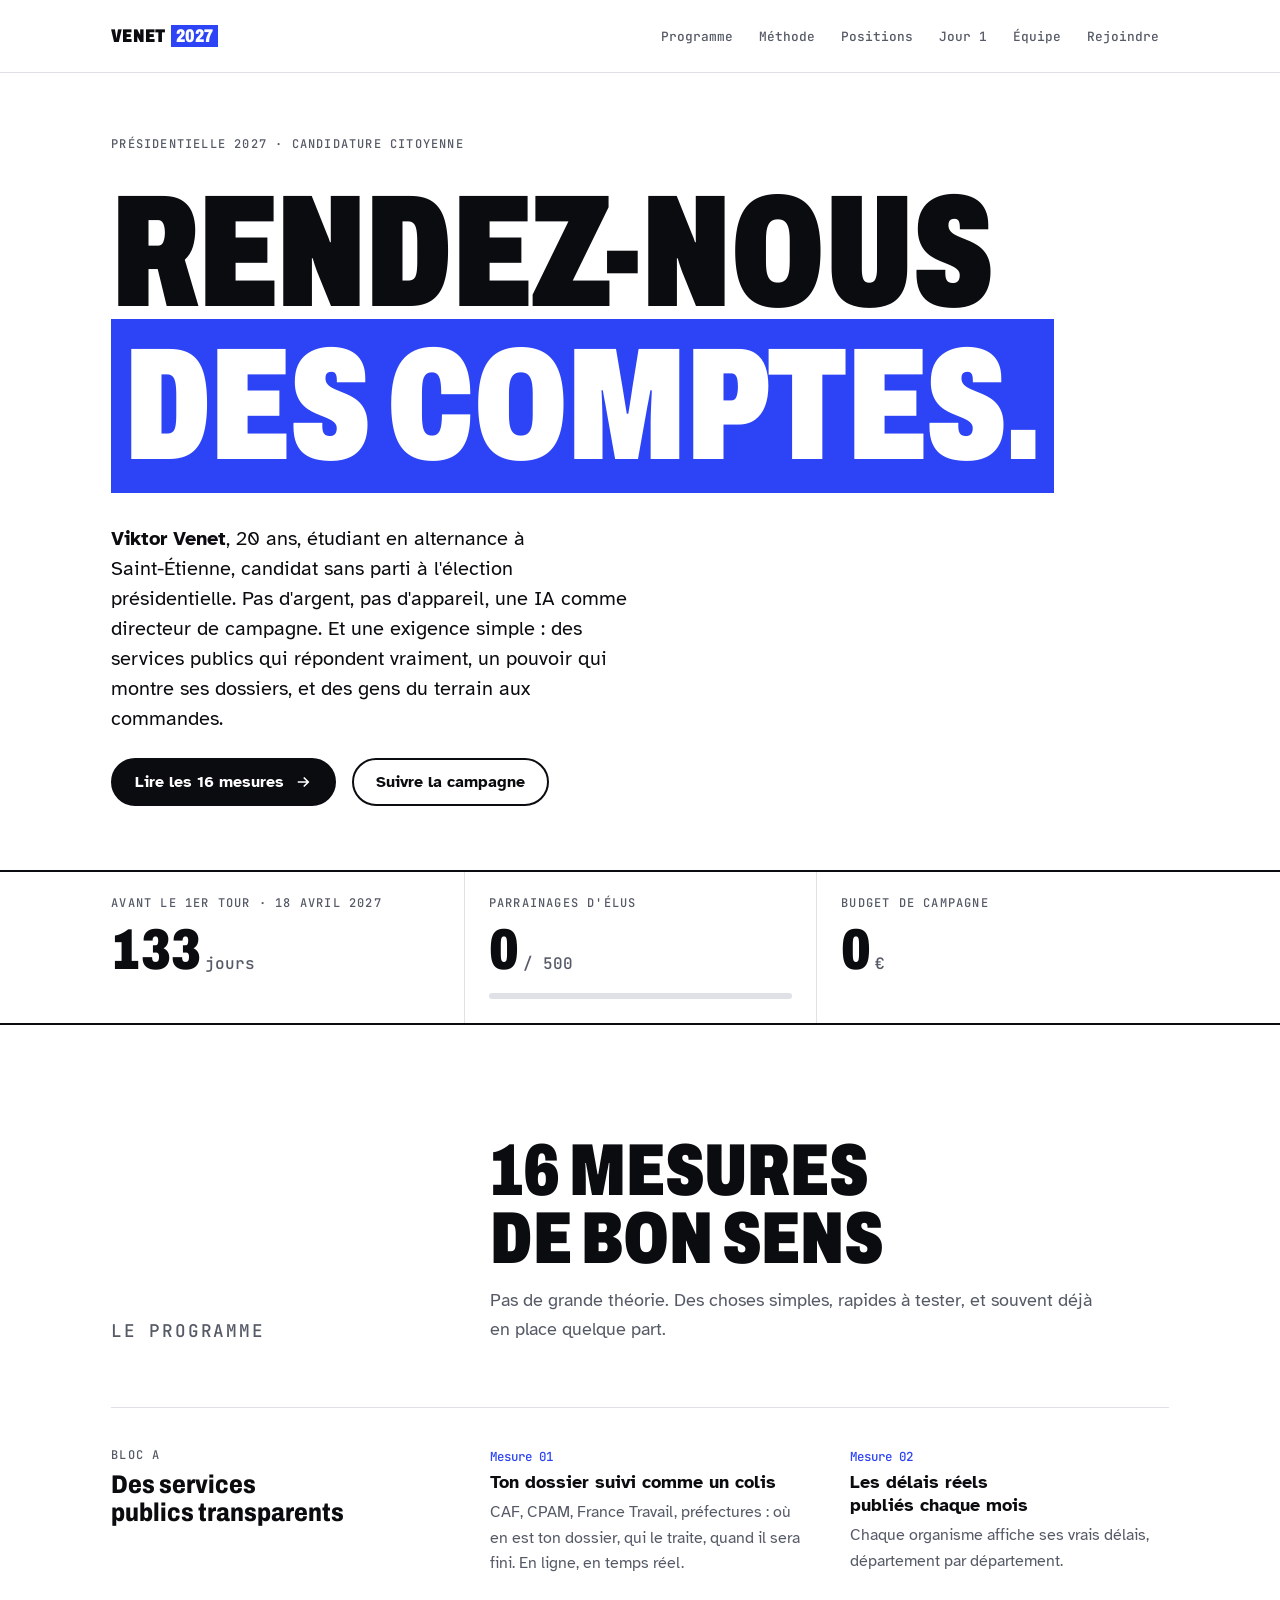
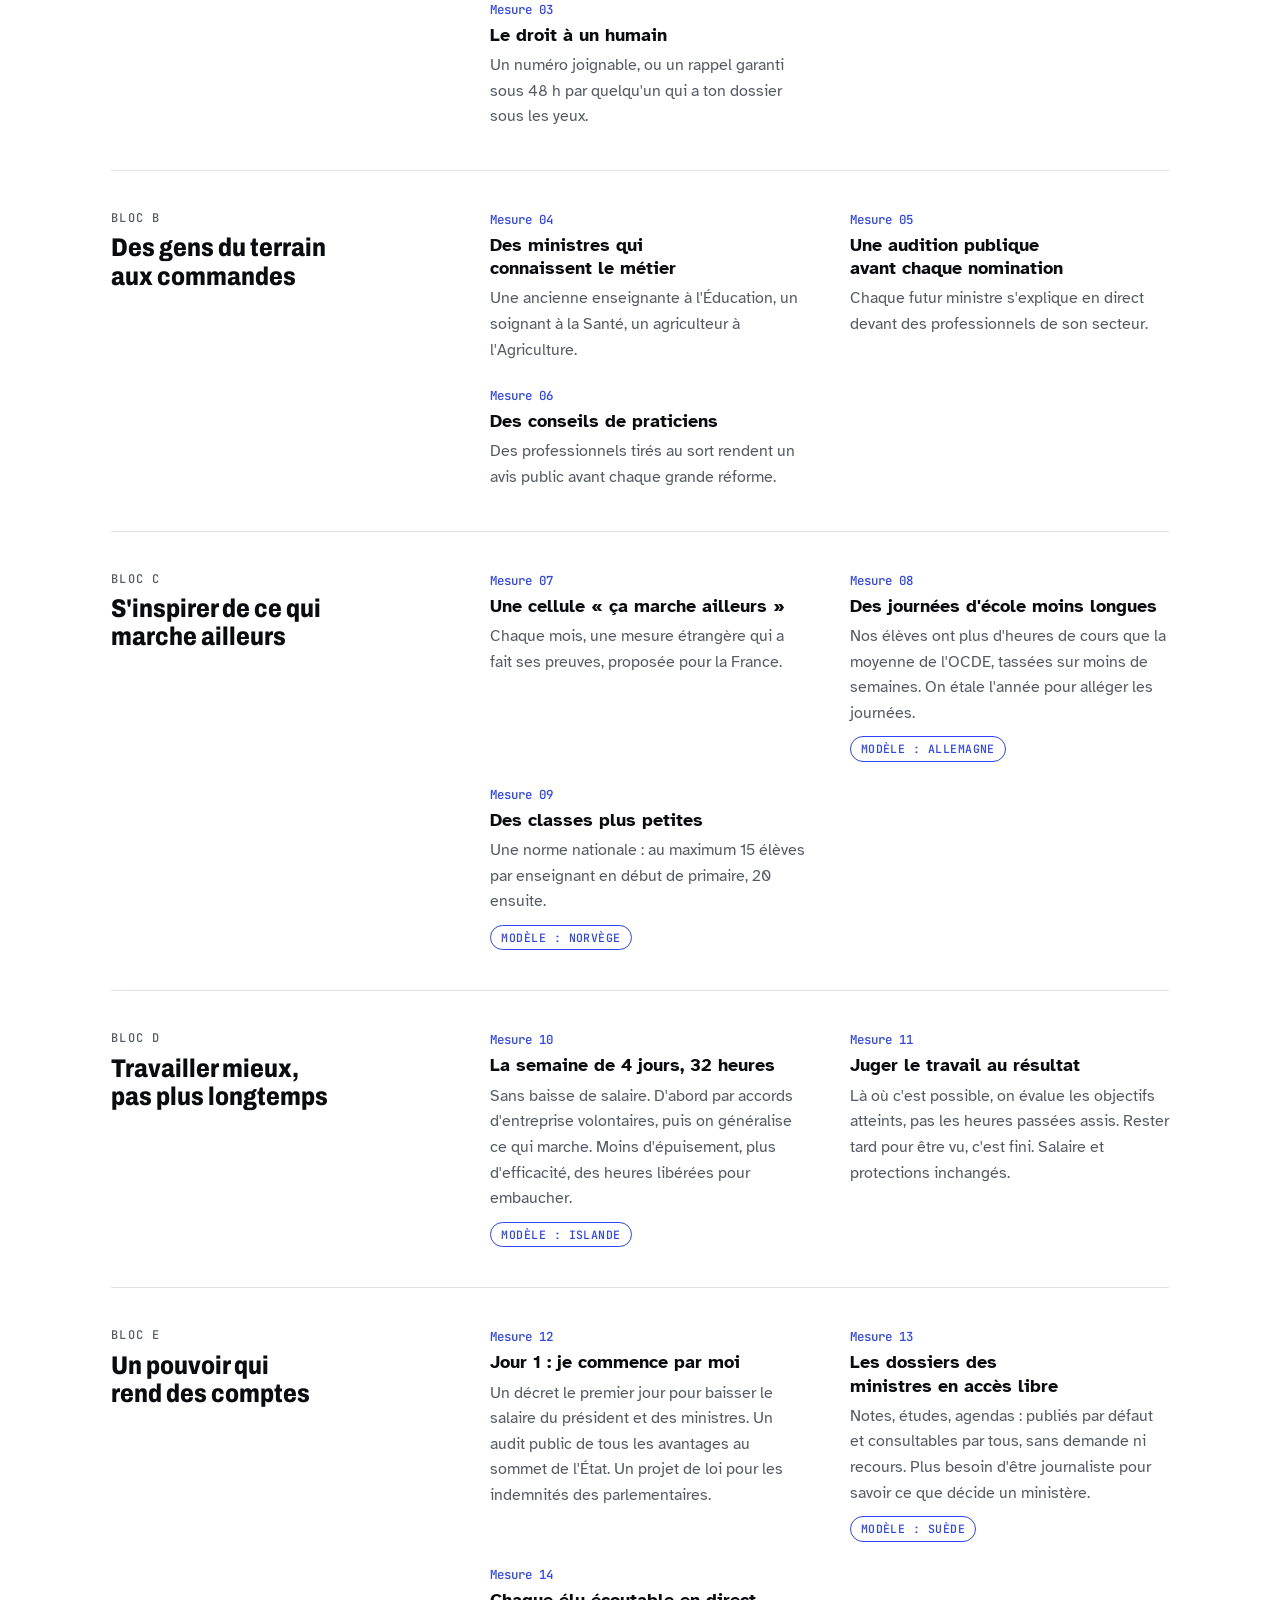
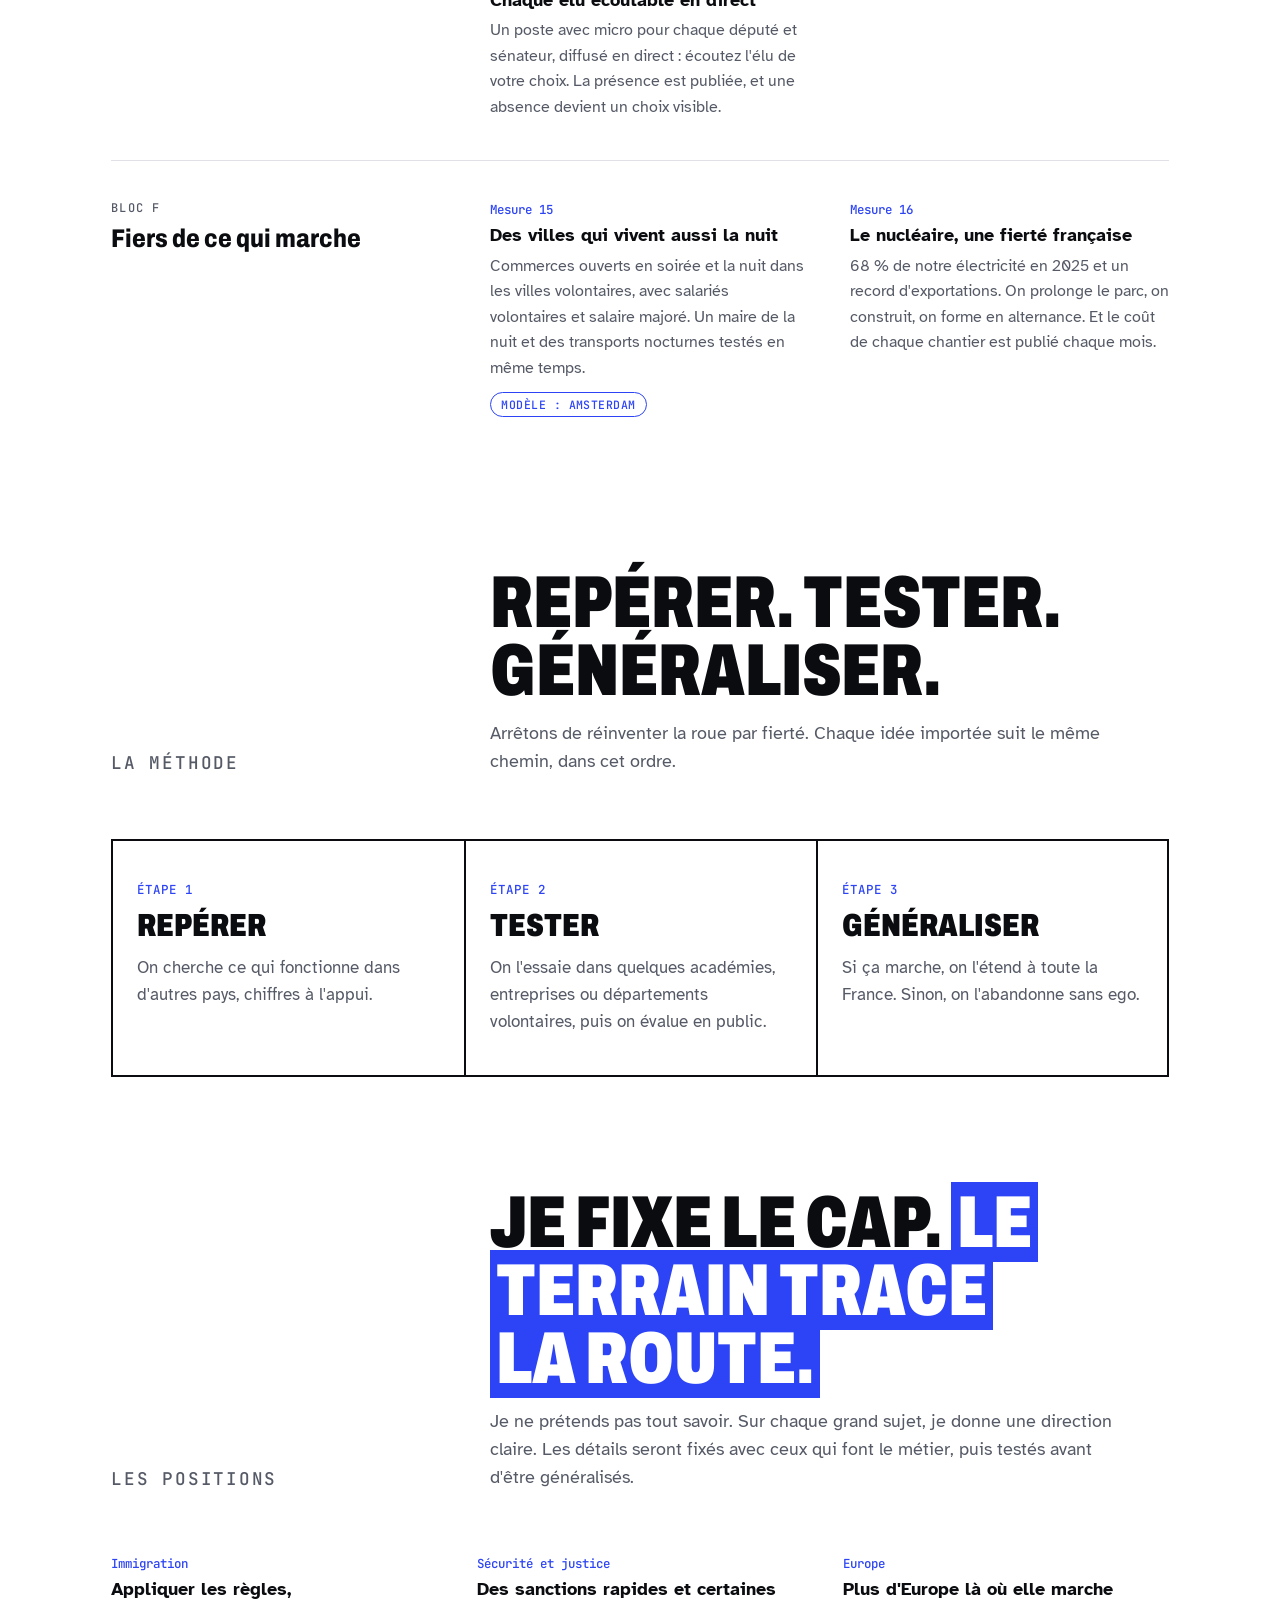
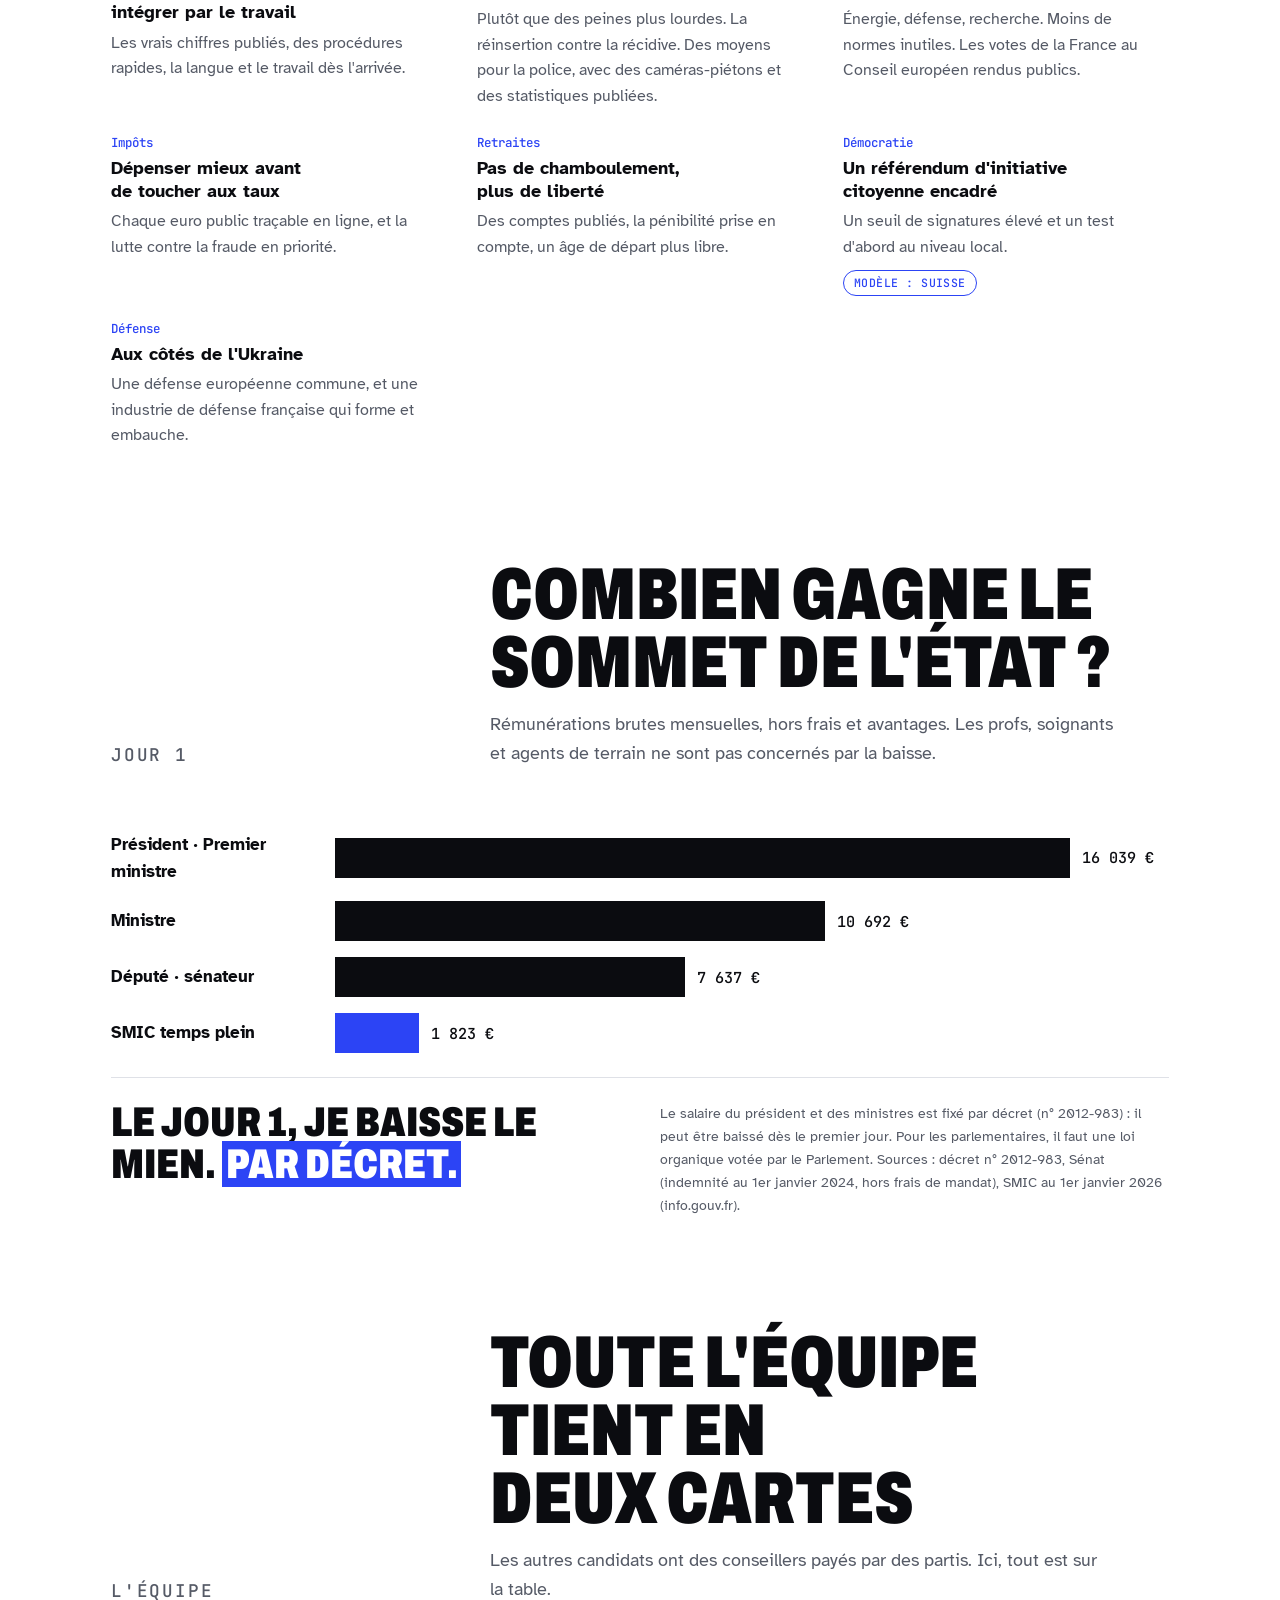
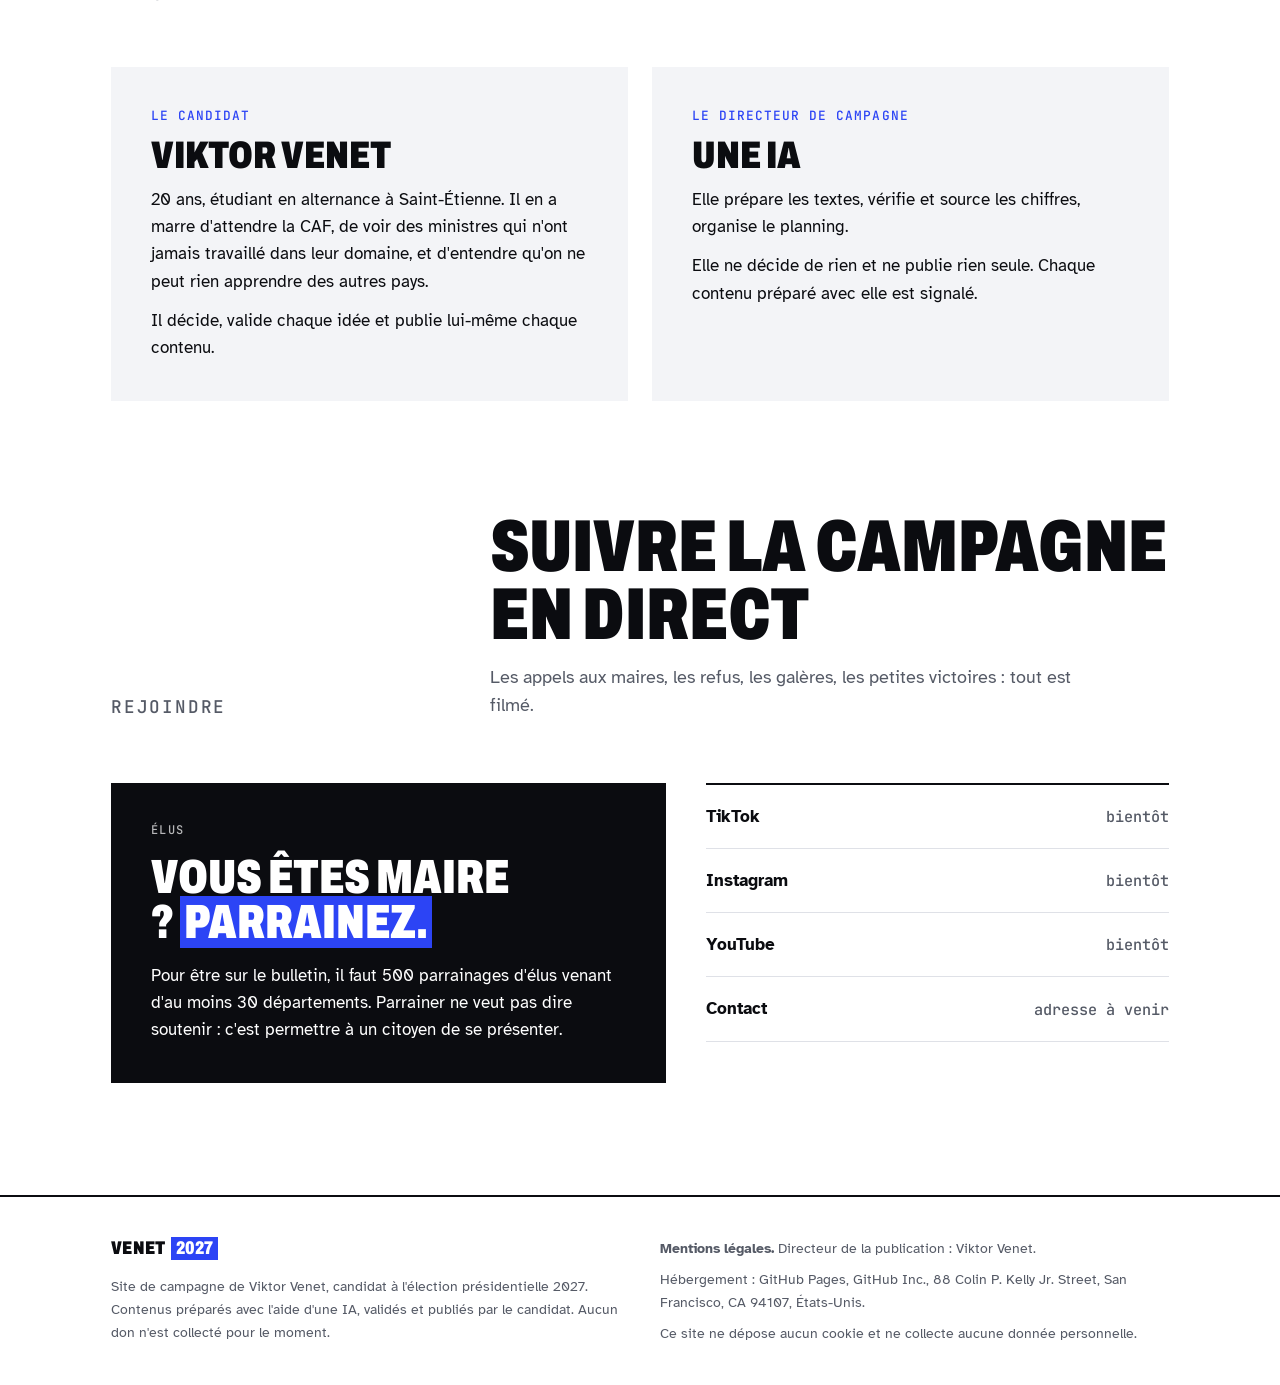
==== commit 544c8699: "Section Positions : le cap sur 7 grands sujets Co-Authored-By: Claude Opus 5.5 <noreply@anthropic.co" ====
--- a/index.html
+++ b/index.html
@@ -187,6 +187,7 @@
     <nav aria-label="Sections du site">
       <a href="#programme">Programme</a>
       <a href="#methode">Méthode</a>
+      <a href="#cap">Positions</a>
       <a href="#jour1">Jour 1</a>
       <a href="#equipe">Équipe</a>
       <a href="#rejoindre">Rejoindre</a>
@@ -310,6 +311,27 @@
         <div class="etape"><span class="step">Étape 1</span><h3>Repérer</h3><p>On cherche ce qui fonctionne dans d'autres pays, chiffres à l'appui.</p></div>
         <div class="etape"><span class="step">Étape 2</span><h3>Tester</h3><p>On l'essaie dans quelques académies, entreprises ou départements volontaires, puis on évalue en public.</p></div>
         <div class="etape"><span class="step">Étape 3</span><h3>Généraliser</h3><p>Si ça marche, on l'étend à toute la France. Sinon, on l'abandonne sans ego.</p></div>
+      </div>
+    </div>
+  </section>
+
+  <section class="sec" id="cap">
+    <div class="wrap">
+      <div class="sec-head">
+        <p class="eyebrow">Les positions</p>
+        <div>
+          <h2>Je fixe le cap. <span class="sel">Le terrain trace la route.</span></h2>
+          <p style="margin-top:14px">Je ne prétends pas tout savoir. Sur chaque grand sujet, je donne une direction claire. Les détails seront fixés avec ceux qui font le métier, puis testés avant d'être généralisés.</p>
+        </div>
+      </div>
+      <div class="mesures">
+        <article class="mesure"><span class="num">Immigration</span><h4>Appliquer les règles, intégrer par le travail</h4><p>Les vrais chiffres publiés, des procédures rapides, la langue et le travail dès l'arrivée.</p></article>
+        <article class="mesure"><span class="num">Sécurité et justice</span><h4>Des sanctions rapides et certaines</h4><p>Plutôt que des peines plus lourdes. La réinsertion contre la récidive. Des moyens pour la police, avec des caméras-piétons et des statistiques publiées.</p></article>
+        <article class="mesure"><span class="num">Europe</span><h4>Plus d'Europe là où elle marche</h4><p>Énergie, défense, recherche. Moins de normes inutiles. Les votes de la France au Conseil européen rendus publics.</p></article>
+        <article class="mesure"><span class="num">Impôts</span><h4>Dépenser mieux avant de toucher aux taux</h4><p>Chaque euro public traçable en ligne, et la lutte contre la fraude en priorité.</p></article>
+        <article class="mesure"><span class="num">Retraites</span><h4>Pas de chamboulement, plus de liberté</h4><p>Des comptes publiés, la pénibilité prise en compte, un âge de départ plus libre.</p></article>
+        <article class="mesure"><span class="num">Démocratie</span><h4>Un référendum d'initiative citoyenne encadré</h4><p>Un seuil de signatures élevé et un test d'abord au niveau local.</p><span class="modele">Modèle : Suisse</span></article>
+        <article class="mesure"><span class="num">Défense</span><h4>Aux côtés de l'Ukraine</h4><p>Une défense européenne commune, et une industrie de défense française qui forme et embauche.</p></article>
       </div>
     </div>
   </section>
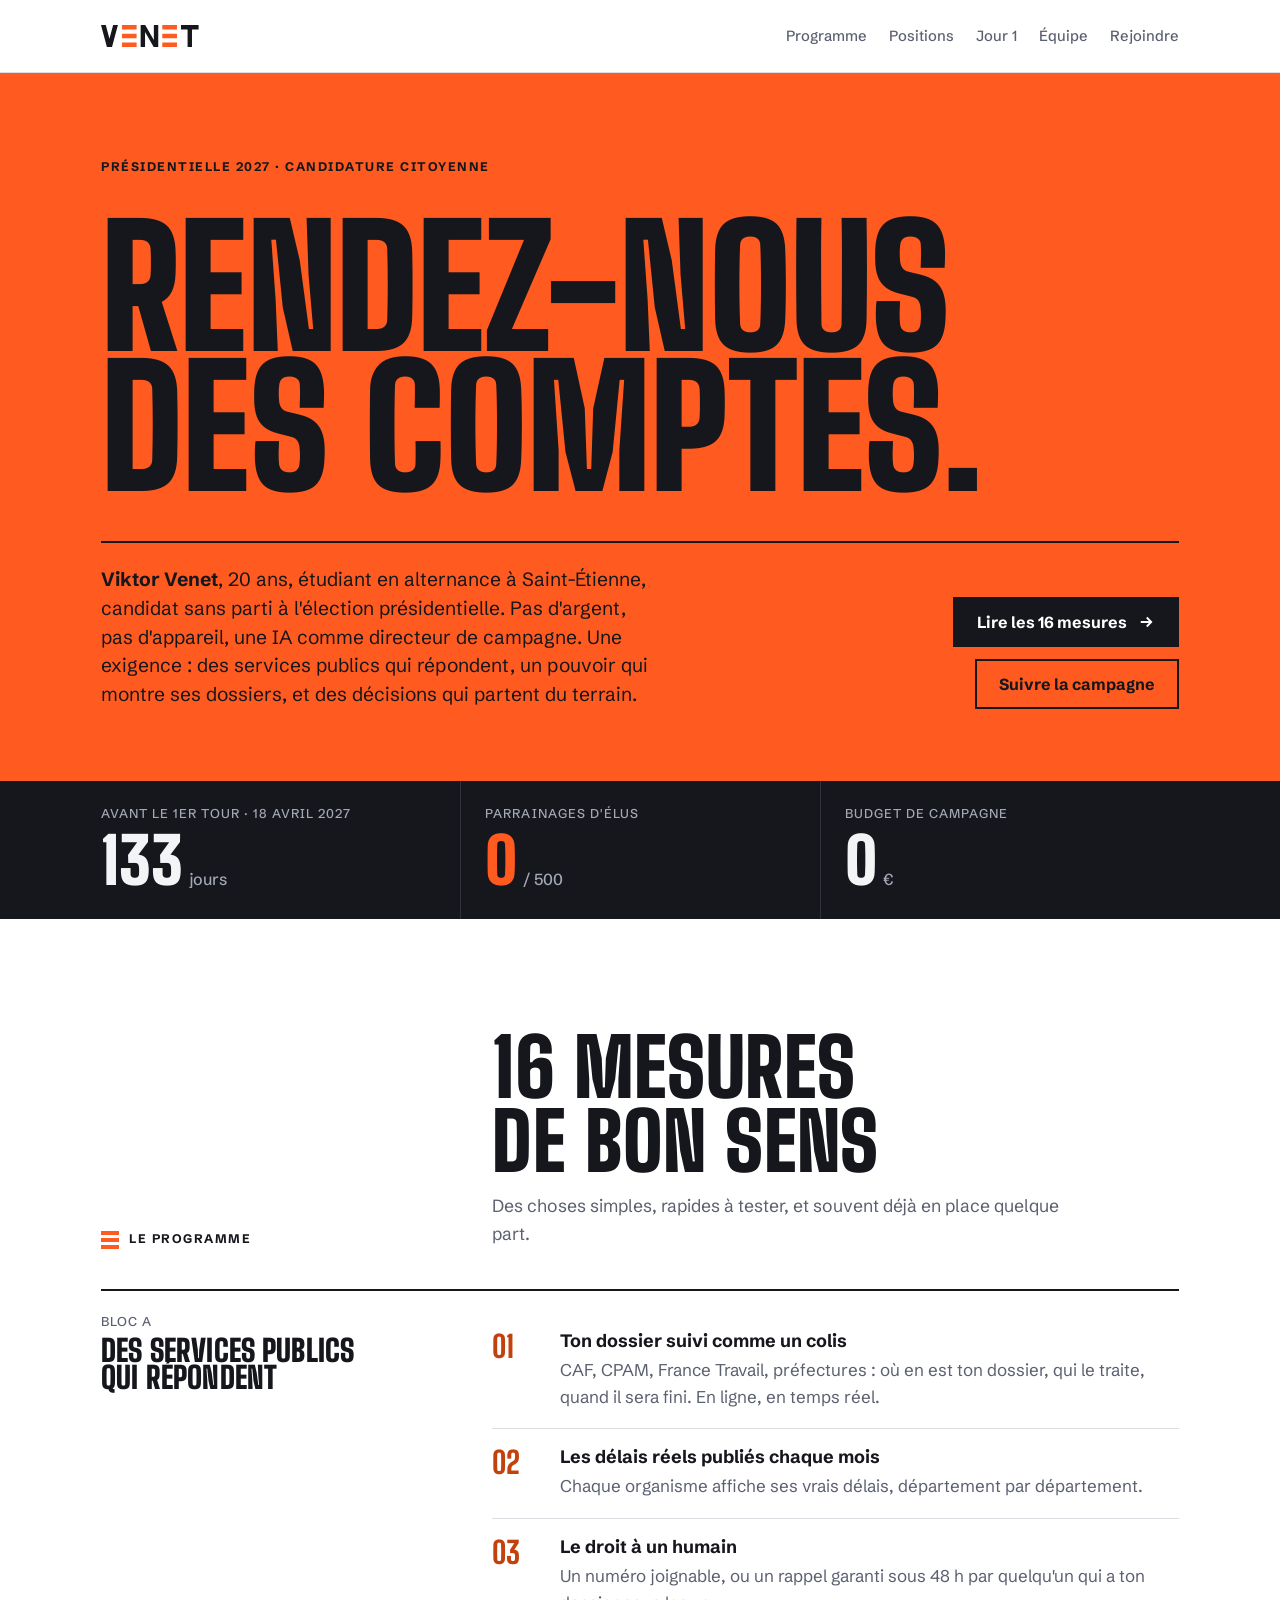
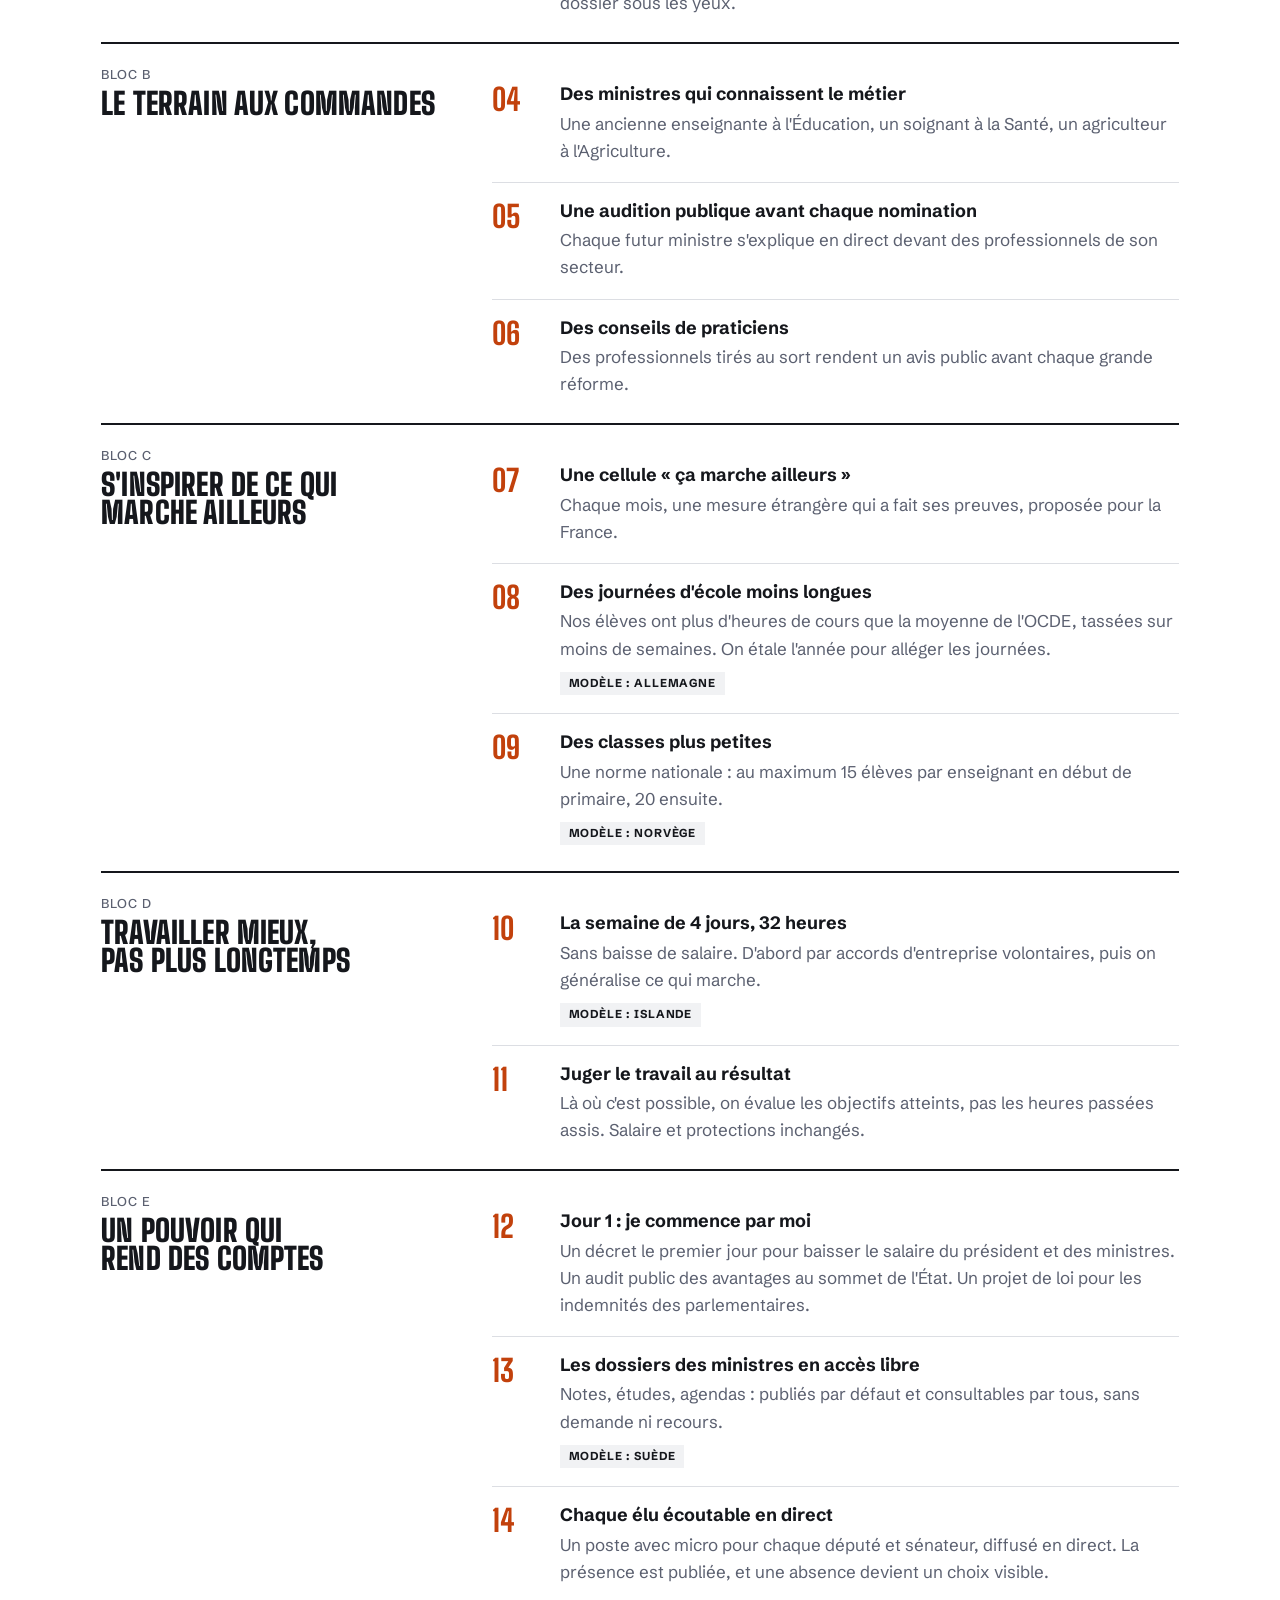
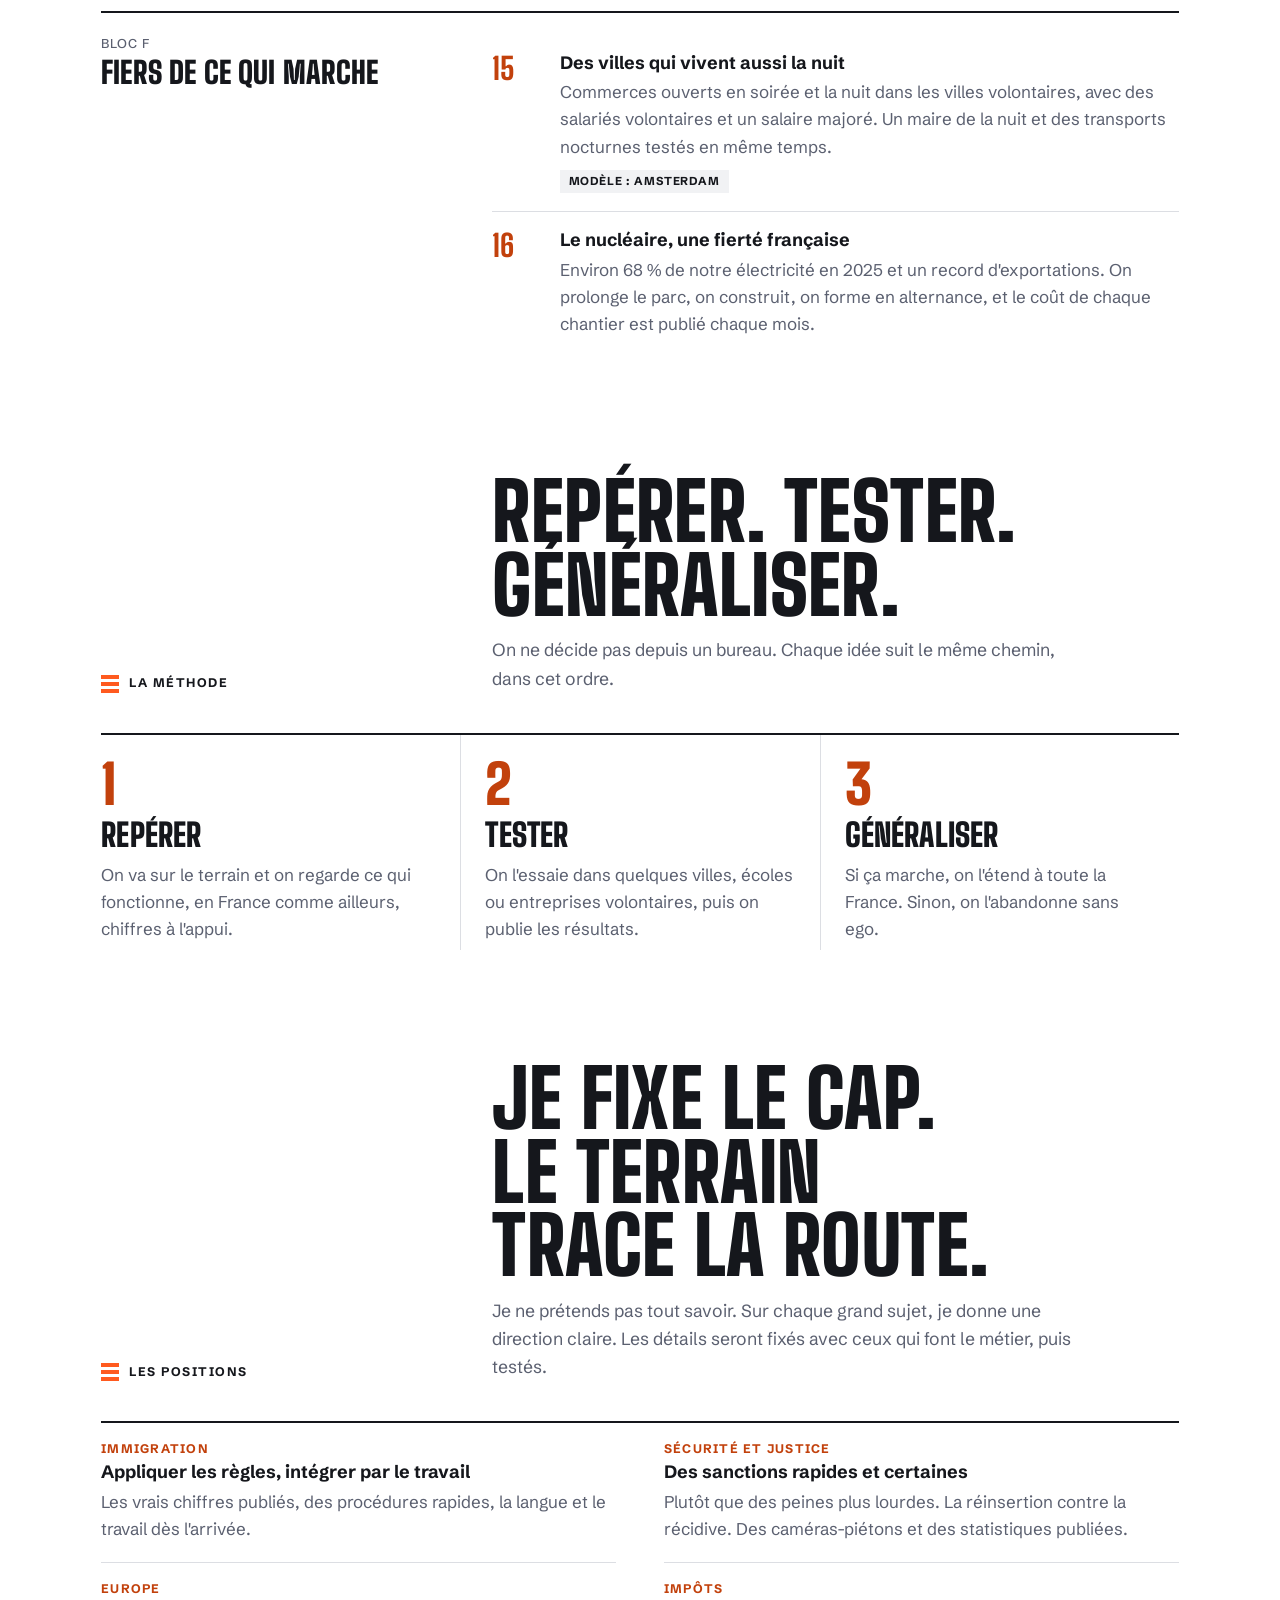
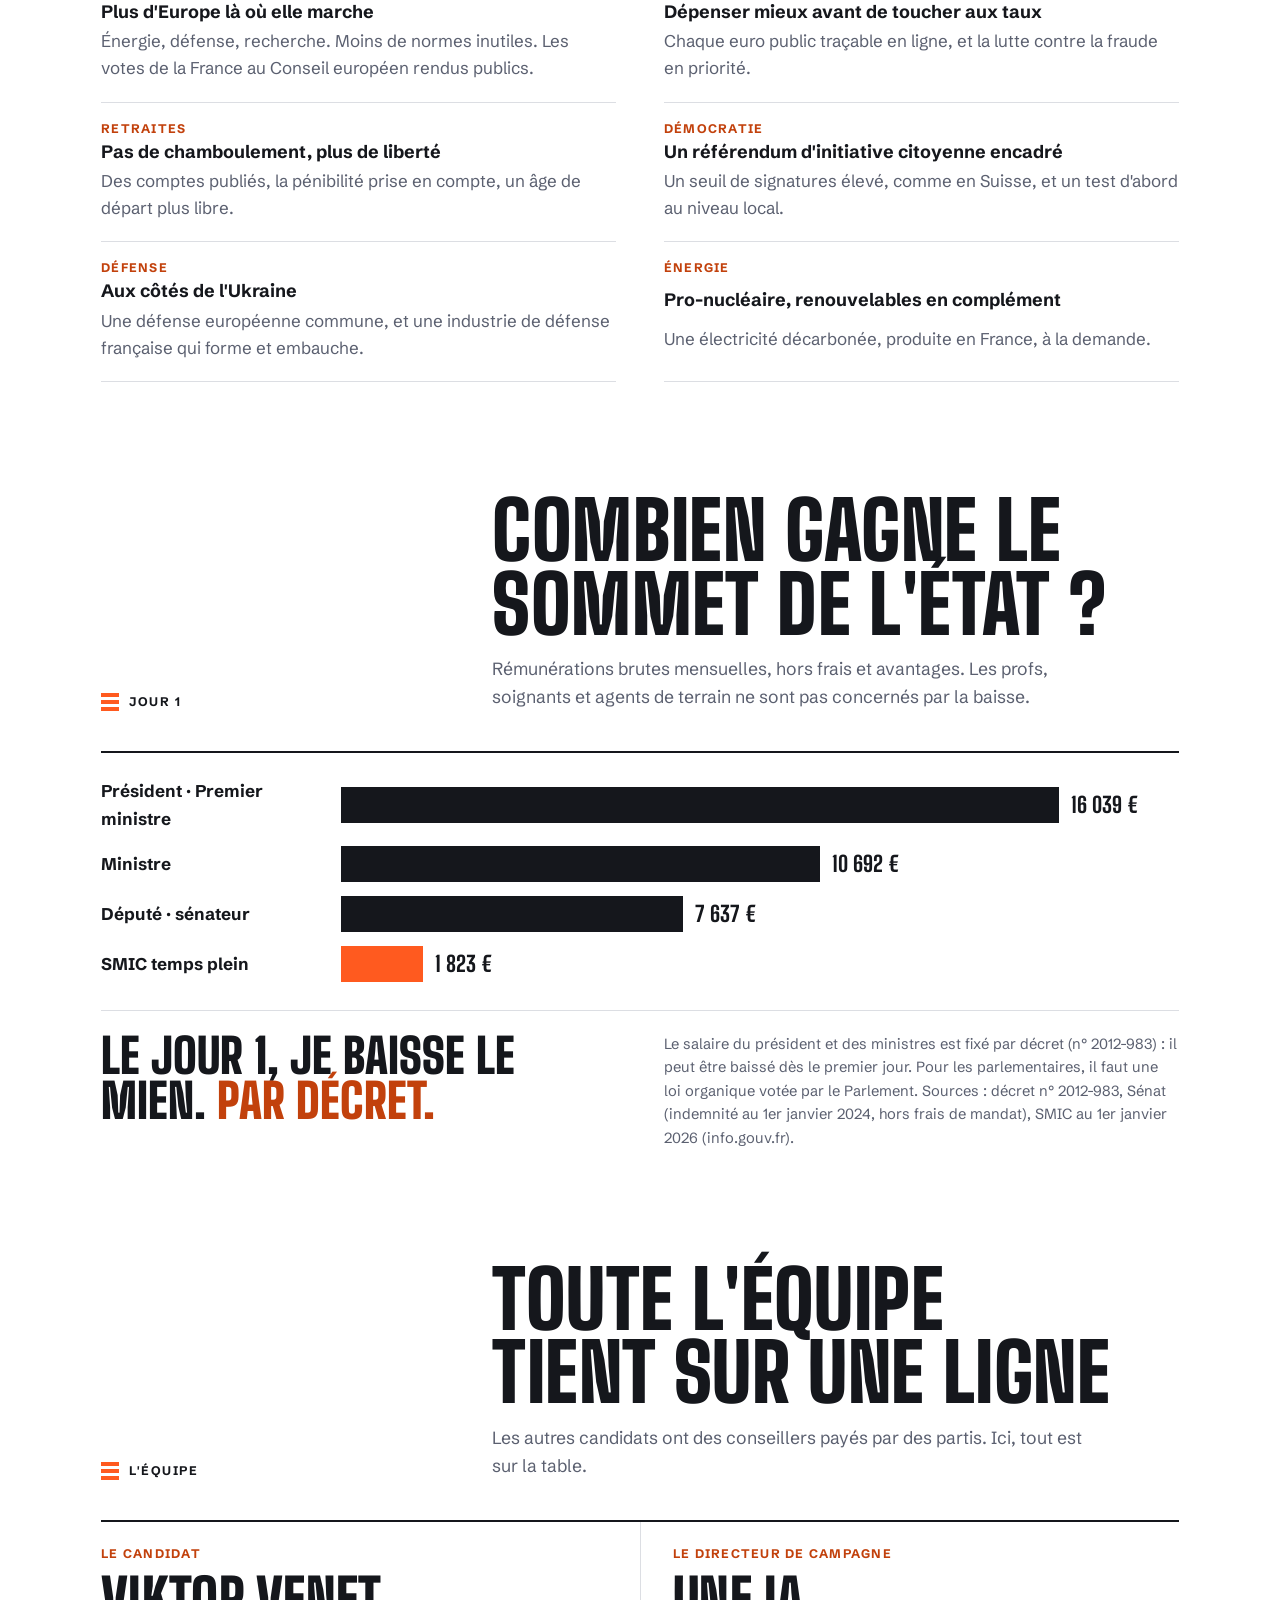
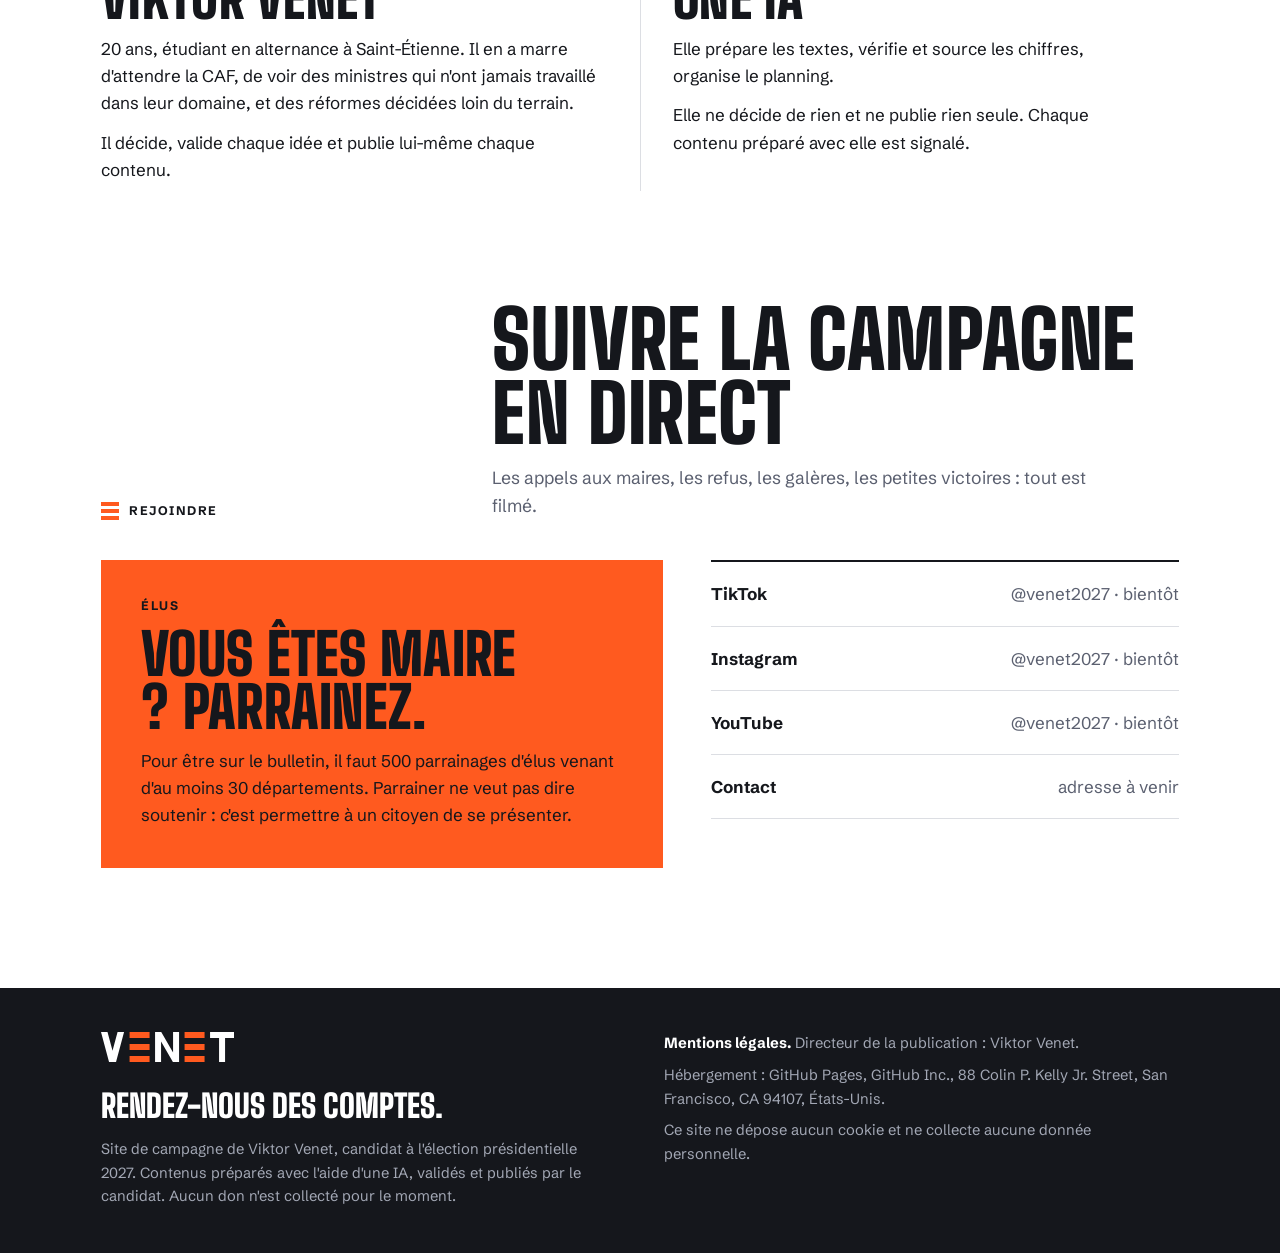
==== commit 8ff81d02: "Nouvelle identité : logo VENET (signe égal), orange chantier, favicons Co-Authored-By: Claude Opus 5" ====
--- a/index.html
+++ b/index.html
@@ -5,176 +5,188 @@
 <meta name="viewport" content="width=device-width, initial-scale=1, viewport-fit=cover">
 <title>Viktor Venet 2027</title>
 <meta name="description" content="Viktor Venet, 20 ans, étudiant stéphanois sans parti, candidat à la présidentielle 2027. Rendez-nous des comptes.">
-<meta property="og:title" content="Viktor Venet 2027 · Rendez-nous des comptes.">
-<meta property="og:description" content="Un citoyen, une IA, zéro euro. Des services publics qui répondent et un pouvoir transparent.">
+<meta property="og:title" content="Venet 2027 · Rendez-nous des comptes.">
+<meta property="og:description" content="Un citoyen de 20 ans, une IA, zéro euro. Des services publics qui répondent et un pouvoir transparent.">
+<meta property="og:image" content="https://viktor59000.github.io/Presidentielle/img/og.png">
+<link rel="icon" href="favicon.ico" sizes="48x48">
+<link rel="icon" href="favicon.svg" type="image/svg+xml">
+<link rel="apple-touch-icon" href="apple-touch-icon.png">
+<link rel="manifest" href="site.webmanifest">
+<meta name="theme-color" content="#FF5A1F">
 <link rel="preconnect" href="https://fonts.googleapis.com">
 <link rel="preconnect" href="https://fonts.gstatic.com" crossorigin>
-<link rel="stylesheet" href="https://fonts.googleapis.com/css2?family=Archivo:wdth,wght@62..125,500..900&family=Atkinson+Hyperlegible:wght@400;700&family=JetBrains+Mono:wght@500&display=swap">
+<link rel="stylesheet" href="https://fonts.googleapis.com/css2?family=Big+Shoulders+Display:wght@700;800;900&family=Schibsted+Grotesk:wght@400;500;700&display=swap">
 <style>
-/* DA « Surligné » : affiche typographique noir sur blanc, un seul accent bleu qui surligne ce qui compte,
-   comme on surligne une ligne d'un dossier qu'on exige de voir. */
+/* Identité Venet 2027 : encre + orange chantier. Le signe égal (≡) des E du logo sert de motif.
+   Mise en page « relevé de comptes » : lignes numérotées, filets fins, chiffres alignés. */
 :root {
-  --bg: #ffffff;
-  --surface: #f3f4f7;
-  --ink: #0b0c10;
-  --muted: #555a66;
-  --line: #dfe1e7;
-  --sel: #2c44f5;        /* bleu de sélection */
-  --on-sel: #ffffff;
-  --ff-display: "Archivo", "Arial Narrow", "Helvetica Neue", Arial, sans-serif;
-  --ff-body: "Atkinson Hyperlegible", system-ui, -apple-system, "Segoe UI", sans-serif;
-  --ff-mono: "JetBrains Mono", ui-monospace, Consolas, monospace;
-  --s-1: 8px; --s-2: 16px; --s-3: 24px; --s-4: 40px; --s-5: 64px; --s-6: 112px;
+  --paper: #ffffff;
+  --paper-2: #f1f2f4;
+  --ink: #15171c;
+  --muted: #5b6070;
+  --rule: #dcdee3;
+  --orange: #ff5a1f;
+  --orange-text: #c2410c;
+  --on-orange: #15171c;
+  --ff-display: "Big Shoulders Display", "Arial Narrow", Impact, sans-serif;
+  --ff-body: "Schibsted Grotesk", system-ui, -apple-system, "Segoe UI", sans-serif;
 }
 @media (prefers-color-scheme: dark) {
   :root:not([data-theme="light"]) {
-    --bg: #0b0c10; --surface: #15171d; --ink: #f2f3f6; --muted: #a2a7b3; --line: #2a2d36;
-    --sel: #5d73ff; --on-sel: #ffffff; color-scheme: dark;
+    --paper: #15171c; --paper-2: #1e2128; --ink: #f3f4f6; --muted: #a3a8b5; --rule: #2e323b;
+    --orange-text: #ff7a45; color-scheme: dark;
   }
 }
 :root[data-theme="dark"] {
-  --bg: #0b0c10; --surface: #15171d; --ink: #f2f3f6; --muted: #a2a7b3; --line: #2a2d36;
-  --sel: #5d73ff; --on-sel: #ffffff; color-scheme: dark;
+  --paper: #15171c; --paper-2: #1e2128; --ink: #f3f4f6; --muted: #a3a8b5; --rule: #2e323b;
+  --orange-text: #ff7a45; color-scheme: dark;
 }
 
 *, *::before, *::after { box-sizing: border-box; }
-html { scroll-behavior: smooth; }
+html { scroll-behavior: smooth; scroll-padding-top: 72px; }
 @media (prefers-reduced-motion: reduce) { html { scroll-behavior: auto; } }
 body {
-  margin: 0; background: var(--bg); color: var(--ink);
+  margin: 0; background: var(--paper); color: var(--ink);
   font: 400 1.0625rem/1.6 var(--ff-body);
   padding: env(safe-area-inset-top, 0px) 0 env(safe-area-inset-bottom, 0px);
-}
-::selection { background: var(--sel); color: var(--on-sel); }
-.wrap { max-width: 1160px; margin: 0 auto; padding-inline: max(16px, 4vw); }
+  -webkit-font-smoothing: antialiased;
+}
+.wrap { max-width: 1180px; margin: 0 auto; padding-inline: max(16px, 4vw); }
 a { color: inherit; }
-:focus-visible { outline: 3px solid var(--sel); outline-offset: 3px; border-radius: 2px; }
-h1, h2, h3, h4 { margin: 0; font-family: var(--ff-display); text-wrap: balance; }
-p { margin: 0; }
+:focus-visible { outline: 3px solid var(--orange); outline-offset: 3px; }
+h1, h2, h3, h4, p { margin: 0; }
+h1, h2, h3 { font-family: var(--ff-display); font-weight: 900; text-transform: uppercase; line-height: .92; letter-spacing: .005em; text-wrap: balance; }
 .skip { position: absolute; left: -9999px; }
-.skip:focus { left: 16px; top: 16px; background: var(--ink); color: var(--bg); padding: 10px 14px; z-index: 10; }
-
-.eyebrow { font: 500 .75rem/1.3 var(--ff-mono); letter-spacing: .1em; text-transform: uppercase; color: var(--muted); }
-.kbd {
-  display: inline-flex; align-items: center; gap: 4px; font: 500 .78rem/1 var(--ff-mono);
-  border: 1.5px solid currentColor; border-bottom-width: 3px; border-radius: 6px; padding: 5px 8px; white-space: nowrap;
-}
-.sel { background: var(--sel); color: var(--on-sel); padding: 0 .08em; box-decoration-break: clone; -webkit-box-decoration-break: clone; }
+.skip:focus { left: 16px; top: 16px; background: var(--ink); color: var(--paper); padding: 10px 14px; z-index: 20; }
+
+/* Le motif ≡ */
+.eq { display: inline-grid; gap: 3px; width: 18px; flex: none; }
+.eq i { display: block; height: 4px; background: var(--orange); }
+.label { display: inline-flex; align-items: center; gap: 10px; font: 700 .78rem/1 var(--ff-body); letter-spacing: .12em; text-transform: uppercase; }
+
+/* Logo */
+.logo { display: inline-flex; align-items: center; text-decoration: none; }
+.logo svg { height: 22px; width: auto; display: block; }
+.logo .l { fill: var(--ink); }
+.logo .b { fill: var(--orange); }
 
 /* En-tête */
-.top { position: sticky; top: env(safe-area-inset-top, 0px); z-index: 5; background: var(--bg); border-bottom: 1px solid var(--line); }
-.top .wrap { display: flex; flex-wrap: wrap; align-items: center; justify-content: space-between; gap: 10px 24px; padding-block: 14px; }
-.logo { font: 900 1.15rem/1 var(--ff-display); font-stretch: 75%; letter-spacing: .01em; text-transform: uppercase; text-decoration: none; display: inline-flex; gap: .3em; align-items: baseline; }
-.logo b { background: var(--sel); color: var(--on-sel); padding: 2px 5px; font-weight: 900; }
-.top nav { display: flex; flex-wrap: wrap; gap: 4px 6px; }
-.top nav a { font: 500 .8rem var(--ff-mono); text-decoration: none; color: var(--muted); padding: 10px 10px; border-radius: 6px; min-height: 44px; display: inline-flex; align-items: center; }
-.top nav a:hover { color: var(--ink); background: var(--surface); }
-
-/* Hero */
-.hero { padding-block: var(--s-5) var(--s-5); }
-.hero .eyebrow { margin-bottom: var(--s-3); }
-.slogan { font-weight: 900; font-stretch: 68%; text-transform: uppercase; font-size: clamp(3.4rem, 12.5vw, 10.5rem); line-height: .96; letter-spacing: -.01em; }
-.slogan .l1, .slogan .l2 { display: block; }
-.slogan .l1 .sel { background: linear-gradient(var(--sel), var(--sel)) no-repeat left / 100% 100%; color: var(--on-sel); }
-.hero-foot { display: grid; grid-template-columns: minmax(0, 1.3fr) minmax(0, 1fr); gap: var(--s-4); align-items: end; margin-top: var(--s-4); }
-.hero-foot p.intro { font-size: 1.25rem; line-height: 1.5; max-width: 40ch; }
-.hero-foot p.intro strong { font-weight: 700; }
-.cta { display: flex; flex-wrap: wrap; gap: var(--s-2); margin-top: var(--s-3); }
-.btn { display: inline-flex; align-items: center; gap: 10px; min-height: 48px; padding: 0 22px; font: 700 1rem var(--ff-body); text-decoration: none; border: 2px solid var(--ink); border-radius: 999px; transition: background-color .2s, color .2s, transform .15s; cursor: pointer; }
-.btn.primary { background: var(--ink); color: var(--bg); }
-.btn:hover { background: var(--sel); border-color: var(--sel); color: var(--on-sel); }
-.btn:active { transform: translateY(1px); }
+.top { position: sticky; top: env(safe-area-inset-top, 0px); z-index: 10; background: var(--paper); border-bottom: 1px solid var(--rule); }
+.top .wrap { display: flex; flex-wrap: wrap; align-items: center; justify-content: space-between; gap: 6px 24px; padding-block: 14px; }
+.top nav { display: flex; flex-wrap: wrap; gap: 2px; margin-inline: -10px; }
+.top nav a { font: 500 .92rem var(--ff-body); text-decoration: none; color: var(--muted); padding: 10px; min-height: 44px; display: inline-flex; align-items: center; }
+.top nav a:hover { color: var(--ink); }
+
+/* Hero : bandeau orange, comme une affiche */
+.hero { background: var(--orange); color: var(--on-orange); }
+.hero .wrap { padding-block: clamp(40px, 7vw, 88px) clamp(36px, 6vw, 72px); display: grid; gap: clamp(28px, 4vw, 44px); }
+.hero h1 { font-size: clamp(3.6rem, 13vw, 11.5rem); line-height: .84; letter-spacing: -.005em; }
+.hero-foot { display: grid; grid-template-columns: minmax(0, 1.4fr) minmax(0, 1fr); gap: 24px 48px; align-items: end; border-top: 2px solid var(--on-orange); padding-top: 22px; }
+.hero-foot p { font-size: 1.2rem; line-height: 1.5; max-width: 46ch; }
+.hero-foot strong { font-weight: 700; }
+.cta { display: flex; flex-wrap: wrap; gap: 12px; justify-content: flex-end; }
+.btn { display: inline-flex; align-items: center; gap: 10px; min-height: 50px; padding: 0 22px; font: 700 1rem var(--ff-body); text-decoration: none; border: 2px solid #15171c; transition: background-color .2s, color .2s; }
+.btn.solid { background: #15171c; color: #fff; }
+.btn.solid:hover { background: transparent; color: #15171c; }
+.btn.line { color: #15171c; }
+.btn.line:hover { background: #15171c; color: #fff; }
 .btn svg { width: 18px; height: 18px; }
 
 /* Compteurs */
-.stats { border-block: 2px solid var(--ink); }
+.stats { background: #15171c; color: #f3f4f6; }
 .stats .wrap { display: grid; grid-template-columns: repeat(3, minmax(0, 1fr)); }
-.stat { padding: var(--s-3) var(--s-3) var(--s-3) 0; }
-.stat + .stat { border-left: 1px solid var(--line); padding-left: var(--s-3); }
-.stat .n { font: 900 clamp(2.4rem, 5vw, 3.6rem)/1 var(--ff-display); font-stretch: 75%; font-variant-numeric: tabular-nums; margin-top: 10px; }
-.stat .n small { font: 500 1rem var(--ff-mono); color: var(--muted); margin-left: 4px; }
-.meter { height: 6px; background: var(--line); margin-top: 14px; border-radius: 3px; overflow: hidden; }
-.meter i { display: block; height: 100%; width: 0; background: var(--sel); }
+.stat { padding: 24px 24px 26px 0; }
+.stat + .stat { border-left: 1px solid #2e323b; padding-left: 24px; }
+.stat .k { font: 500 .8rem var(--ff-body); letter-spacing: .08em; text-transform: uppercase; color: #a3a8b5; }
+.stat .n { font: 900 clamp(2.6rem, 6vw, 4rem)/1 var(--ff-display); font-variant-numeric: tabular-nums; margin-top: 8px; }
+.stat .n small { font: 500 1rem var(--ff-body); color: #a3a8b5; margin-left: 6px; }
+.stat .n .o { color: var(--orange); }
 
 /* Sections */
-section.sec { padding-block: var(--s-6) 0; }
-.sec-head { display: grid; grid-template-columns: minmax(0, 1fr) minmax(0, 2fr); gap: var(--s-3) var(--s-4); margin-bottom: var(--s-5); align-items: end; }
-.sec-head h2 { font-weight: 900; font-stretch: 72%; text-transform: uppercase; font-size: clamp(2.4rem, 6vw, 4.6rem); line-height: .92; }
-.sec-head p { color: var(--muted); max-width: 52ch; font-size: 1.1rem; }
-
-/* Programme */
-.bloc { display: grid; grid-template-columns: minmax(0, 1fr) minmax(0, 2fr); gap: var(--s-3) var(--s-4); padding-block: var(--s-4); border-top: 1px solid var(--line); }
-.bloc h3 { font-weight: 800; font-stretch: 85%; font-size: 1.6rem; line-height: 1.1; }
-.bloc .eyebrow { margin-bottom: 8px; }
-.mesures { display: grid; grid-template-columns: repeat(auto-fit, minmax(min(100%, 280px), 1fr)); gap: var(--s-3) var(--s-4); }
-.mesure { min-width: 0; display: grid; gap: 6px; align-content: start; }
-.mesure .num { font: 500 .78rem var(--ff-mono); color: var(--sel); }
-.mesure h4 { font: 700 1.12rem/1.3 var(--ff-body); }
-.mesure p { color: var(--muted); font-size: 1rem; }
-.modele { justify-self: start; margin-top: 4px; font: 500 .72rem/1 var(--ff-mono); letter-spacing: .04em; text-transform: uppercase; color: var(--sel); border: 1.5px solid var(--sel); border-radius: 999px; padding: 6px 10px; }
+section.sec { padding-block: clamp(64px, 9vw, 112px) 0; }
+.head { display: grid; grid-template-columns: minmax(0, 1fr) minmax(0, 2fr); gap: 16px 48px; margin-bottom: 40px; align-items: end; }
+.head h2 { font-size: clamp(2.6rem, 6.5vw, 5rem); }
+.head p { color: var(--muted); font-size: 1.1rem; max-width: 54ch; margin-top: 14px; }
+
+/* Programme : relevé de lignes */
+.groupe { display: grid; grid-template-columns: minmax(0, 1fr) minmax(0, 2fr); gap: 12px 48px; border-top: 2px solid var(--ink); padding-block: 22px 8px; }
+.groupe h3 { font-size: 1.9rem; }
+.groupe .g { color: var(--muted); font: 500 .8rem var(--ff-body); letter-spacing: .08em; text-transform: uppercase; margin-bottom: 8px; }
+.lignes { display: grid; }
+.ligne { display: grid; grid-template-columns: 3.2rem minmax(0, 1fr); gap: 4px 16px; padding-block: 16px 18px; border-bottom: 1px solid var(--rule); }
+.ligne:last-child { border-bottom: 0; }
+.ligne .no { font: 800 1.9rem/1 var(--ff-display); font-variant-numeric: tabular-nums; color: var(--orange-text); padding-top: 2px; }
+.ligne h4 { font: 700 1.12rem/1.3 var(--ff-body); }
+.ligne p { color: var(--muted); margin-top: 4px; max-width: 62ch; }
+.modele { display: inline-block; margin-top: 10px; font: 700 .72rem/1 var(--ff-body); letter-spacing: .08em; text-transform: uppercase; background: var(--paper-2); padding: 6px 9px; }
 
 /* Méthode */
-.methode { display: grid; grid-template-columns: repeat(3, minmax(0, 1fr)); gap: 0; border: 2px solid var(--ink); }
-.etape { padding: var(--s-4) var(--s-3); min-width: 0; display: grid; gap: 12px; align-content: start; }
-.etape + .etape { border-left: 2px solid var(--ink); }
-.step { font: 500 .78rem var(--ff-mono); color: var(--sel); text-transform: uppercase; letter-spacing: .08em; }
-.etape h3 { font-weight: 900; font-stretch: 75%; text-transform: uppercase; font-size: 2rem; line-height: 1; }
+.etapes { display: grid; grid-template-columns: repeat(3, minmax(0, 1fr)); border-top: 2px solid var(--ink); }
+.etape { padding: 22px 24px 8px 0; display: grid; gap: 10px; align-content: start; }
+.etape + .etape { padding-left: 24px; border-left: 1px solid var(--rule); }
+.etape .n { font: 900 3.4rem/1 var(--ff-display); color: var(--orange-text); }
+.etape h3 { font-size: 2rem; }
 .etape p { color: var(--muted); }
 
-/* Graphique */
-.chart { display: grid; gap: var(--s-2); }
-.barrow { display: grid; grid-template-columns: minmax(0, 13rem) minmax(0, 1fr); gap: var(--s-2); align-items: center; }
+/* Positions */
+.positions { display: grid; grid-template-columns: repeat(2, minmax(0, 1fr)); gap: 0 48px; border-top: 2px solid var(--ink); }
+.pos { padding-block: 18px 20px; border-bottom: 1px solid var(--rule); display: grid; gap: 4px; }
+.pos .t { font: 700 .78rem var(--ff-body); letter-spacing: .1em; text-transform: uppercase; color: var(--orange-text); }
+.pos h4 { font: 700 1.12rem/1.3 var(--ff-body); }
+.pos p { color: var(--muted); }
+
+/* Jour 1 */
+.chart { display: grid; gap: 14px; border-top: 2px solid var(--ink); padding-top: 24px; }
+.barrow { display: grid; grid-template-columns: minmax(0, 14rem) minmax(0, 1fr); gap: 16px; align-items: center; }
 .barrow .who { font-weight: 700; }
 .track { display: flex; align-items: center; gap: 12px; min-width: 0; }
-.fill { height: 40px; background: var(--ink); flex: none; }
-.barrow.smic .fill { background: var(--sel); }
-.amt { font: 500 .95rem var(--ff-mono); font-variant-numeric: tabular-nums; white-space: nowrap; }
-.chart-note { margin-top: var(--s-3); display: grid; grid-template-columns: minmax(0, 1fr) minmax(0, 1fr); gap: var(--s-4); border-top: 1px solid var(--line); padding-top: var(--s-3); }
-.chart-note .big { font: 900 clamp(1.8rem, 3.5vw, 2.6rem)/1 var(--ff-display); font-stretch: 75%; text-transform: uppercase; }
-.chart-note p.src { color: var(--muted); font-size: .9rem; }
+.fill { height: 36px; background: var(--ink); flex: none; }
+.barrow.smic .fill { background: var(--orange); }
+.amt { font: 800 1.35rem var(--ff-display); font-variant-numeric: tabular-nums; white-space: nowrap; }
+.note { display: grid; grid-template-columns: minmax(0, 1fr) minmax(0, 1fr); gap: 16px 48px; margin-top: 28px; padding-top: 22px; border-top: 1px solid var(--rule); }
+.note .big { font: 900 clamp(2rem, 4vw, 3rem)/.95 var(--ff-display); text-transform: uppercase; }
+.note .big span { color: var(--orange-text); }
+.note p.src { color: var(--muted); font-size: .92rem; }
 
 /* Équipe */
-.team { display: grid; grid-template-columns: repeat(2, minmax(0, 1fr)); gap: var(--s-3); }
-.member { background: var(--surface); padding: var(--s-4); display: grid; gap: 12px; align-content: start; }
-.member h3 { font-weight: 900; font-stretch: 75%; text-transform: uppercase; font-size: 2.4rem; line-height: 1; }
-.member .role { font: 500 .8rem var(--ff-mono); color: var(--sel); text-transform: uppercase; letter-spacing: .08em; }
+.team { display: grid; grid-template-columns: repeat(2, minmax(0, 1fr)); gap: 0; border-top: 2px solid var(--ink); }
+.member { padding: 24px 32px 8px 0; display: grid; gap: 12px; align-content: start; }
+.member + .member { padding-left: 32px; border-left: 1px solid var(--rule); }
+.member .role { font: 700 .78rem var(--ff-body); letter-spacing: .1em; text-transform: uppercase; color: var(--orange-text); }
+.member h3 { font-size: clamp(2.4rem, 5vw, 3.4rem); }
 
 /* Rejoindre */
-.join { display: grid; grid-template-columns: minmax(0, 1.2fr) minmax(0, 1fr); gap: var(--s-4); }
-.maires { background: var(--ink); color: var(--bg); padding: var(--s-4); display: grid; gap: var(--s-2); align-content: start; }
-.maires h3 { font-weight: 900; font-stretch: 72%; text-transform: uppercase; font-size: clamp(2rem, 4vw, 3rem); line-height: .95; }
-.maires .sel { color: var(--on-sel); }
-.socials { display: grid; gap: 0; align-content: start; }
-.social { display: flex; justify-content: space-between; gap: var(--s-2); align-items: center; padding-block: 18px; border-bottom: 1px solid var(--line); min-width: 0; }
-.social:first-child { border-top: 2px solid var(--ink); }
-.social .h { font: 500 .95rem var(--ff-mono); overflow-wrap: anywhere; color: var(--muted); }
-
-footer { margin-top: var(--s-6); border-top: 2px solid var(--ink); }
-footer .wrap { padding-block: var(--s-4); display: grid; grid-template-columns: minmax(0, 1fr) minmax(0, 1fr); gap: var(--s-3) var(--s-4); font-size: .9rem; color: var(--muted); }
-footer .logo { color: var(--ink); }
+.join { display: grid; grid-template-columns: minmax(0, 1.2fr) minmax(0, 1fr); gap: 32px 48px; }
+.maires { background: var(--orange); color: var(--on-orange); padding: clamp(24px, 4vw, 40px); display: grid; gap: 14px; align-content: start; }
+.maires h3 { font-size: clamp(2.4rem, 5vw, 3.6rem); }
+.maires p { max-width: 56ch; }
+.socials { border-top: 2px solid var(--ink); }
+.social { display: flex; justify-content: space-between; gap: 16px; align-items: center; padding-block: 18px; border-bottom: 1px solid var(--rule); }
+.social strong { font-weight: 700; }
+.social span { color: var(--muted); }
+
+/* Pied de page */
+footer { margin-top: clamp(72px, 10vw, 120px); background: #15171c; color: #a3a8b5; }
+footer .wrap { padding-block: 44px; display: grid; grid-template-columns: minmax(0, 1fr) minmax(0, 1fr); gap: 28px 48px; font-size: .92rem; }
+footer .logo svg { height: 30px; }
+footer .logo .l { fill: #fff; }
+footer .slogan { font: 900 2rem/1 var(--ff-display); text-transform: uppercase; color: #fff; margin-top: 20px; }
 footer p + p { margin-top: 8px; }
-
-/* Responsive */
+footer strong { color: #fff; }
+
 @media (max-width: 860px) {
-  .hero-foot, .sec-head, .bloc, .join, .chart-note, footer .wrap { grid-template-columns: minmax(0, 1fr); }
-    .methode { grid-template-columns: minmax(0, 1fr); }
-  .etape + .etape { border-left: 0; border-top: 2px solid var(--ink); }
-  .team { grid-template-columns: minmax(0, 1fr); }
-  section.sec { padding-block: var(--s-5) 0; }
+  .hero-foot, .head, .groupe, .note, .join, footer .wrap { grid-template-columns: minmax(0, 1fr); }
+  .cta { justify-content: flex-start; }
+  .etapes, .team, .positions { grid-template-columns: minmax(0, 1fr); }
+  .etape + .etape, .member + .member { padding-left: 0; border-left: 0; border-top: 1px solid var(--rule); }
+  .member { padding-right: 0; }
 }
 @media (max-width: 600px) {
   .stats .wrap { grid-template-columns: minmax(0, 1fr); }
-  .stat, .stat + .stat { padding: var(--s-2) 0; border-left: 0; }
-  .stat + .stat { border-top: 1px solid var(--line); }
+  .stat, .stat + .stat { padding: 16px 0; border-left: 0; }
+  .stat + .stat { border-top: 1px solid #2e323b; }
   .barrow { grid-template-columns: minmax(0, 1fr); gap: 6px; }
-  .fill { height: 28px; }
-  .top nav a { padding: 10px 8px; }
-}
-
-/* Animation unique : le surligneur passe sur « des comptes » */
-@media (prefers-reduced-motion: no-preference) {
-  .js .slogan .l1 .sel { animation: select .7s cubic-bezier(.6, 0, .2, 1) .35s both; }
-  @keyframes select { from { background-size: 0% 100%; color: var(--ink); } to { background-size: 100% 100%; color: var(--on-sel); } }
+  .fill { height: 26px; }
 }
 </style>
 </head>
@@ -183,11 +195,12 @@
 
 <header class="top">
   <div class="wrap">
-    <a class="logo" href="#haut" id="haut" aria-label="Viktor Venet 2027, accueil">Venet <b>2027</b></a>
+    <a class="logo" href="#haut" id="haut" aria-label="Venet 2027, accueil">
+      <svg viewBox="24 68 532.3 120" aria-hidden="true"><path class="l" d="M24 68 L50 68 L70.15 143.2 L90.3 68 L116.3 68 L84.15 188 L56.15 188 Z M240.3 68 L264.96 68 L312.3 150 L312.3 68 L336.3 68 L336.3 188 L311.64 188 L264.3 106 L264.3 188 L240.3 188 Z M460.3 68 L556.3 68 L556.3 92 L520.3 92 L520.3 188 L496.3 188 L496.3 92 L460.3 92 Z"/><path class="b" d="M138.3 68 L218.3 68 L218.3 92 L138.3 92 Z M138.3 116 L218.3 116 L218.3 140 L138.3 140 Z M138.3 164 L218.3 164 L218.3 188 L138.3 188 Z M358.3 68 L438.3 68 L438.3 92 L358.3 92 Z M358.3 116 L438.3 116 L438.3 140 L358.3 140 Z M358.3 164 L438.3 164 L438.3 188 L358.3 188 Z"/></svg>
+    </a>
     <nav aria-label="Sections du site">
       <a href="#programme">Programme</a>
-      <a href="#methode">Méthode</a>
-      <a href="#cap">Positions</a>
+      <a href="#positions">Positions</a>
       <a href="#jour1">Jour 1</a>
       <a href="#equipe">Équipe</a>
       <a href="#rejoindre">Rejoindre</a>
@@ -198,19 +211,14 @@
 <main>
   <section class="hero">
     <div class="wrap">
-      <p class="eyebrow">Présidentielle 2027 · candidature citoyenne</p>
-      <h1 class="slogan">
-        <span class="l2">Rendez-nous</span>
-        <span class="l1"><span class="sel">des comptes.</span></span>
-      </h1>
+      <span class="label">Présidentielle 2027 · candidature citoyenne</span>
+      <h1>Rendez-nous<br>des comptes.</h1>
       <div class="hero-foot">
-        <div>
-          <p class="intro"><strong>Viktor Venet</strong>, 20 ans, étudiant en alternance à Saint-Étienne, candidat sans parti à l'élection présidentielle. Pas d'argent, pas d'appareil, une IA comme directeur de campagne. Et une exigence simple : des services publics qui répondent vraiment, un pouvoir qui montre ses dossiers, et des gens du terrain aux commandes.</p>
-          <div class="cta">
-            <a class="btn primary" href="#programme">Lire les 16 mesures
-              <svg viewBox="0 0 24 24" fill="none" stroke="currentColor" stroke-width="2.2" aria-hidden="true"><path d="M5 12h14M13 6l6 6-6 6"/></svg></a>
-            <a class="btn" href="#rejoindre">Suivre la campagne</a>
-          </div>
+        <p><strong>Viktor Venet</strong>, 20 ans, étudiant en alternance à Saint-Étienne, candidat sans parti à l'élection présidentielle. Pas d'argent, pas d'appareil, une IA comme directeur de campagne. Une exigence : des services publics qui répondent, un pouvoir qui montre ses dossiers, et des décisions qui partent du terrain.</p>
+        <div class="cta">
+          <a class="btn solid" href="#programme">Lire les 16 mesures
+            <svg viewBox="0 0 24 24" fill="none" stroke="currentColor" stroke-width="2.4" aria-hidden="true"><path d="M5 12h14M13 6l6 6-6 6"/></svg></a>
+          <a class="btn line" href="#rejoindre">Suivre la campagne</a>
         </div>
       </div>
     </div>
@@ -218,81 +226,71 @@
 
   <div class="stats" role="list" aria-label="La campagne en chiffres">
     <div class="wrap">
-      <div class="stat" role="listitem">
-        <p class="eyebrow">Avant le 1er tour · 18 avril 2027</p>
-        <p class="n"><span id="jours">185</span><small>jours</small></p>
-      </div>
-      <div class="stat" role="listitem">
-        <p class="eyebrow">Parrainages d'élus</p>
-        <p class="n">0<small>/ 500</small></p>
-        <div class="meter" aria-hidden="true"><i></i></div>
-      </div>
-      <div class="stat" role="listitem">
-        <p class="eyebrow">Budget de campagne</p>
-        <p class="n">0<small>€</small></p>
-      </div>
+      <div class="stat" role="listitem"><p class="k">Avant le 1er tour · 18 avril 2027</p><p class="n"><span id="jours">185</span><small>jours</small></p></div>
+      <div class="stat" role="listitem"><p class="k">Parrainages d'élus</p><p class="n"><span class="o">0</span><small>/ 500</small></p></div>
+      <div class="stat" role="listitem"><p class="k">Budget de campagne</p><p class="n">0<small>€</small></p></div>
     </div>
   </div>
 
   <section class="sec" id="programme">
     <div class="wrap">
-      <div class="sec-head">
-        <p class="eyebrow">Le programme</p>
+      <div class="head">
+        <span class="label"><span class="eq" aria-hidden="true"><i></i><i></i><i></i></span>Le programme</span>
         <div>
           <h2>16 mesures de bon sens</h2>
-          <p style="margin-top:14px">Pas de grande théorie. Des choses simples, rapides à tester, et souvent déjà en place quelque part.</p>
-        </div>
-      </div>
-
-      <div class="bloc">
-        <div><p class="eyebrow">Bloc A</p><h3>Des services publics transparents</h3></div>
-        <div class="mesures">
-          <article class="mesure"><span class="num">Mesure 01</span><h4>Ton dossier suivi comme un colis</h4><p>CAF, CPAM, France Travail, préfectures : où en est ton dossier, qui le traite, quand il sera fini. En ligne, en temps réel.</p></article>
-          <article class="mesure"><span class="num">Mesure 02</span><h4>Les délais réels publiés chaque mois</h4><p>Chaque organisme affiche ses vrais délais, département par département.</p></article>
-          <article class="mesure"><span class="num">Mesure 03</span><h4>Le droit à un humain</h4><p>Un numéro joignable, ou un rappel garanti sous 48 h par quelqu'un qui a ton dossier sous les yeux.</p></article>
-        </div>
-      </div>
-
-      <div class="bloc">
-        <div><p class="eyebrow">Bloc B</p><h3>Des gens du terrain aux commandes</h3></div>
-        <div class="mesures">
-          <article class="mesure"><span class="num">Mesure 04</span><h4>Des ministres qui connaissent le métier</h4><p>Une ancienne enseignante à l'Éducation, un soignant à la Santé, un agriculteur à l'Agriculture.</p></article>
-          <article class="mesure"><span class="num">Mesure 05</span><h4>Une audition publique avant chaque nomination</h4><p>Chaque futur ministre s'explique en direct devant des professionnels de son secteur.</p></article>
-          <article class="mesure"><span class="num">Mesure 06</span><h4>Des conseils de praticiens</h4><p>Des professionnels tirés au sort rendent un avis public avant chaque grande réforme.</p></article>
-        </div>
-      </div>
-
-      <div class="bloc">
-        <div><p class="eyebrow">Bloc C</p><h3>S'inspirer de ce qui marche ailleurs</h3></div>
-        <div class="mesures">
-          <article class="mesure"><span class="num">Mesure 07</span><h4>Une cellule « ça marche ailleurs »</h4><p>Chaque mois, une mesure étrangère qui a fait ses preuves, proposée pour la France.</p></article>
-          <article class="mesure"><span class="num">Mesure 08</span><h4>Des journées d'école moins longues</h4><p>Nos élèves ont plus d'heures de cours que la moyenne de l'OCDE, tassées sur moins de semaines. On étale l'année pour alléger les journées.</p><span class="modele">Modèle : Allemagne</span></article>
-          <article class="mesure"><span class="num">Mesure 09</span><h4>Des classes plus petites</h4><p>Une norme nationale : au maximum 15 élèves par enseignant en début de primaire, 20 ensuite.</p><span class="modele">Modèle : Norvège</span></article>
-        </div>
-      </div>
-
-      <div class="bloc">
-        <div><p class="eyebrow">Bloc D</p><h3>Travailler mieux, pas plus longtemps</h3></div>
-        <div class="mesures">
-          <article class="mesure"><span class="num">Mesure 10</span><h4>La semaine de 4 jours, 32 heures</h4><p>Sans baisse de salaire. D'abord par accords d'entreprise volontaires, puis on généralise ce qui marche. Moins d'épuisement, plus d'efficacité, des heures libérées pour embaucher.</p><span class="modele">Modèle : Islande</span></article>
-          <article class="mesure"><span class="num">Mesure 11</span><h4>Juger le travail au résultat</h4><p>Là où c'est possible, on évalue les objectifs atteints, pas les heures passées assis. Rester tard pour être vu, c'est fini. Salaire et protections inchangés.</p></article>
-        </div>
-      </div>
-
-      <div class="bloc">
-        <div><p class="eyebrow">Bloc E</p><h3>Un pouvoir qui rend des comptes</h3></div>
-        <div class="mesures">
-          <article class="mesure"><span class="num">Mesure 12</span><h4>Jour 1 : je commence par moi</h4><p>Un décret le premier jour pour baisser le salaire du président et des ministres. Un audit public de tous les avantages au sommet de l'État. Un projet de loi pour les indemnités des parlementaires.</p></article>
-          <article class="mesure"><span class="num">Mesure 13</span><h4>Les dossiers des ministres en accès libre</h4><p>Notes, études, agendas : publiés par défaut et consultables par tous, sans demande ni recours. Plus besoin d'être journaliste pour savoir ce que décide un ministère.</p><span class="modele">Modèle : Suède</span></article>
-          <article class="mesure"><span class="num">Mesure 14</span><h4>Chaque élu écoutable en direct</h4><p>Un poste avec micro pour chaque député et sénateur, diffusé en direct : écoutez l'élu de votre choix. La présence est publiée, et une absence devient un choix visible.</p></article>
-        </div>
-      </div>
-
-      <div class="bloc">
-        <div><p class="eyebrow">Bloc F</p><h3>Fiers de ce qui marche</h3></div>
-        <div class="mesures">
-          <article class="mesure"><span class="num">Mesure 15</span><h4>Des villes qui vivent aussi la nuit</h4><p>Commerces ouverts en soirée et la nuit dans les villes volontaires, avec salariés volontaires et salaire majoré. Un maire de la nuit et des transports nocturnes testés en même temps.</p><span class="modele">Modèle : Amsterdam</span></article>
-          <article class="mesure"><span class="num">Mesure 16</span><h4>Le nucléaire, une fierté française</h4><p>68 % de notre électricité en 2025 et un record d'exportations. On prolonge le parc, on construit, on forme en alternance. Et le coût de chaque chantier est publié chaque mois.</p></article>
+          <p>Des choses simples, rapides à tester, et souvent déjà en place quelque part.</p>
+        </div>
+      </div>
+
+      <div class="groupe">
+        <div><p class="g">Bloc A</p><h3>Des services publics qui répondent</h3></div>
+        <div class="lignes">
+          <article class="ligne"><span class="no">01</span><div><h4>Ton dossier suivi comme un colis</h4><p>CAF, CPAM, France Travail, préfectures : où en est ton dossier, qui le traite, quand il sera fini. En ligne, en temps réel.</p></div></article>
+          <article class="ligne"><span class="no">02</span><div><h4>Les délais réels publiés chaque mois</h4><p>Chaque organisme affiche ses vrais délais, département par département.</p></div></article>
+          <article class="ligne"><span class="no">03</span><div><h4>Le droit à un humain</h4><p>Un numéro joignable, ou un rappel garanti sous 48 h par quelqu'un qui a ton dossier sous les yeux.</p></div></article>
+        </div>
+      </div>
+
+      <div class="groupe">
+        <div><p class="g">Bloc B</p><h3>Le terrain aux commandes</h3></div>
+        <div class="lignes">
+          <article class="ligne"><span class="no">04</span><div><h4>Des ministres qui connaissent le métier</h4><p>Une ancienne enseignante à l'Éducation, un soignant à la Santé, un agriculteur à l'Agriculture.</p></div></article>
+          <article class="ligne"><span class="no">05</span><div><h4>Une audition publique avant chaque nomination</h4><p>Chaque futur ministre s'explique en direct devant des professionnels de son secteur.</p></div></article>
+          <article class="ligne"><span class="no">06</span><div><h4>Des conseils de praticiens</h4><p>Des professionnels tirés au sort rendent un avis public avant chaque grande réforme.</p></div></article>
+        </div>
+      </div>
+
+      <div class="groupe">
+        <div><p class="g">Bloc C</p><h3>S'inspirer de ce qui marche ailleurs</h3></div>
+        <div class="lignes">
+          <article class="ligne"><span class="no">07</span><div><h4>Une cellule « ça marche ailleurs »</h4><p>Chaque mois, une mesure étrangère qui a fait ses preuves, proposée pour la France.</p></div></article>
+          <article class="ligne"><span class="no">08</span><div><h4>Des journées d'école moins longues</h4><p>Nos élèves ont plus d'heures de cours que la moyenne de l'OCDE, tassées sur moins de semaines. On étale l'année pour alléger les journées.</p><span class="modele">Modèle : Allemagne</span></div></article>
+          <article class="ligne"><span class="no">09</span><div><h4>Des classes plus petites</h4><p>Une norme nationale : au maximum 15 élèves par enseignant en début de primaire, 20 ensuite.</p><span class="modele">Modèle : Norvège</span></div></article>
+        </div>
+      </div>
+
+      <div class="groupe">
+        <div><p class="g">Bloc D</p><h3>Travailler mieux, pas plus longtemps</h3></div>
+        <div class="lignes">
+          <article class="ligne"><span class="no">10</span><div><h4>La semaine de 4 jours, 32 heures</h4><p>Sans baisse de salaire. D'abord par accords d'entreprise volontaires, puis on généralise ce qui marche.</p><span class="modele">Modèle : Islande</span></div></article>
+          <article class="ligne"><span class="no">11</span><div><h4>Juger le travail au résultat</h4><p>Là où c'est possible, on évalue les objectifs atteints, pas les heures passées assis. Salaire et protections inchangés.</p></div></article>
+        </div>
+      </div>
+
+      <div class="groupe">
+        <div><p class="g">Bloc E</p><h3>Un pouvoir qui rend des comptes</h3></div>
+        <div class="lignes">
+          <article class="ligne"><span class="no">12</span><div><h4>Jour 1 : je commence par moi</h4><p>Un décret le premier jour pour baisser le salaire du président et des ministres. Un audit public des avantages au sommet de l'État. Un projet de loi pour les indemnités des parlementaires.</p></div></article>
+          <article class="ligne"><span class="no">13</span><div><h4>Les dossiers des ministres en accès libre</h4><p>Notes, études, agendas : publiés par défaut et consultables par tous, sans demande ni recours.</p><span class="modele">Modèle : Suède</span></div></article>
+          <article class="ligne"><span class="no">14</span><div><h4>Chaque élu écoutable en direct</h4><p>Un poste avec micro pour chaque député et sénateur, diffusé en direct. La présence est publiée, et une absence devient un choix visible.</p></div></article>
+        </div>
+      </div>
+
+      <div class="groupe">
+        <div><p class="g">Bloc F</p><h3>Fiers de ce qui marche</h3></div>
+        <div class="lignes">
+          <article class="ligne"><span class="no">15</span><div><h4>Des villes qui vivent aussi la nuit</h4><p>Commerces ouverts en soirée et la nuit dans les villes volontaires, avec des salariés volontaires et un salaire majoré. Un maire de la nuit et des transports nocturnes testés en même temps.</p><span class="modele">Modèle : Amsterdam</span></div></article>
+          <article class="ligne"><span class="no">16</span><div><h4>Le nucléaire, une fierté française</h4><p>Environ 68 % de notre électricité en 2025 et un record d'exportations. On prolonge le parc, on construit, on forme en alternance, et le coût de chaque chantier est publié chaque mois.</p></div></article>
         </div>
       </div>
     </div>
@@ -300,59 +298,60 @@
 
   <section class="sec" id="methode">
     <div class="wrap">
-      <div class="sec-head">
-        <p class="eyebrow">La méthode</p>
+      <div class="head">
+        <span class="label"><span class="eq" aria-hidden="true"><i></i><i></i><i></i></span>La méthode</span>
         <div>
           <h2>Repérer. Tester. Généraliser.</h2>
-          <p style="margin-top:14px">Arrêtons de réinventer la roue par fierté. Chaque idée importée suit le même chemin, dans cet ordre.</p>
-        </div>
-      </div>
-      <div class="methode">
-        <div class="etape"><span class="step">Étape 1</span><h3>Repérer</h3><p>On cherche ce qui fonctionne dans d'autres pays, chiffres à l'appui.</p></div>
-        <div class="etape"><span class="step">Étape 2</span><h3>Tester</h3><p>On l'essaie dans quelques académies, entreprises ou départements volontaires, puis on évalue en public.</p></div>
-        <div class="etape"><span class="step">Étape 3</span><h3>Généraliser</h3><p>Si ça marche, on l'étend à toute la France. Sinon, on l'abandonne sans ego.</p></div>
-      </div>
-    </div>
-  </section>
-
-  <section class="sec" id="cap">
-    <div class="wrap">
-      <div class="sec-head">
-        <p class="eyebrow">Les positions</p>
-        <div>
-          <h2>Je fixe le cap. <span class="sel">Le terrain trace la route.</span></h2>
-          <p style="margin-top:14px">Je ne prétends pas tout savoir. Sur chaque grand sujet, je donne une direction claire. Les détails seront fixés avec ceux qui font le métier, puis testés avant d'être généralisés.</p>
-        </div>
-      </div>
-      <div class="mesures">
-        <article class="mesure"><span class="num">Immigration</span><h4>Appliquer les règles, intégrer par le travail</h4><p>Les vrais chiffres publiés, des procédures rapides, la langue et le travail dès l'arrivée.</p></article>
-        <article class="mesure"><span class="num">Sécurité et justice</span><h4>Des sanctions rapides et certaines</h4><p>Plutôt que des peines plus lourdes. La réinsertion contre la récidive. Des moyens pour la police, avec des caméras-piétons et des statistiques publiées.</p></article>
-        <article class="mesure"><span class="num">Europe</span><h4>Plus d'Europe là où elle marche</h4><p>Énergie, défense, recherche. Moins de normes inutiles. Les votes de la France au Conseil européen rendus publics.</p></article>
-        <article class="mesure"><span class="num">Impôts</span><h4>Dépenser mieux avant de toucher aux taux</h4><p>Chaque euro public traçable en ligne, et la lutte contre la fraude en priorité.</p></article>
-        <article class="mesure"><span class="num">Retraites</span><h4>Pas de chamboulement, plus de liberté</h4><p>Des comptes publiés, la pénibilité prise en compte, un âge de départ plus libre.</p></article>
-        <article class="mesure"><span class="num">Démocratie</span><h4>Un référendum d'initiative citoyenne encadré</h4><p>Un seuil de signatures élevé et un test d'abord au niveau local.</p><span class="modele">Modèle : Suisse</span></article>
-        <article class="mesure"><span class="num">Défense</span><h4>Aux côtés de l'Ukraine</h4><p>Une défense européenne commune, et une industrie de défense française qui forme et embauche.</p></article>
+          <p>On ne décide pas depuis un bureau. Chaque idée suit le même chemin, dans cet ordre.</p>
+        </div>
+      </div>
+      <div class="etapes">
+        <div class="etape"><span class="n">1</span><h3>Repérer</h3><p>On va sur le terrain et on regarde ce qui fonctionne, en France comme ailleurs, chiffres à l'appui.</p></div>
+        <div class="etape"><span class="n">2</span><h3>Tester</h3><p>On l'essaie dans quelques villes, écoles ou entreprises volontaires, puis on publie les résultats.</p></div>
+        <div class="etape"><span class="n">3</span><h3>Généraliser</h3><p>Si ça marche, on l'étend à toute la France. Sinon, on l'abandonne sans ego.</p></div>
+      </div>
+    </div>
+  </section>
+
+  <section class="sec" id="positions">
+    <div class="wrap">
+      <div class="head">
+        <span class="label"><span class="eq" aria-hidden="true"><i></i><i></i><i></i></span>Les positions</span>
+        <div>
+          <h2>Je fixe le cap. Le terrain trace la route.</h2>
+          <p>Je ne prétends pas tout savoir. Sur chaque grand sujet, je donne une direction claire. Les détails seront fixés avec ceux qui font le métier, puis testés.</p>
+        </div>
+      </div>
+      <div class="positions">
+        <div class="pos"><span class="t">Immigration</span><h4>Appliquer les règles, intégrer par le travail</h4><p>Les vrais chiffres publiés, des procédures rapides, la langue et le travail dès l'arrivée.</p></div>
+        <div class="pos"><span class="t">Sécurité et justice</span><h4>Des sanctions rapides et certaines</h4><p>Plutôt que des peines plus lourdes. La réinsertion contre la récidive. Des caméras-piétons et des statistiques publiées.</p></div>
+        <div class="pos"><span class="t">Europe</span><h4>Plus d'Europe là où elle marche</h4><p>Énergie, défense, recherche. Moins de normes inutiles. Les votes de la France au Conseil européen rendus publics.</p></div>
+        <div class="pos"><span class="t">Impôts</span><h4>Dépenser mieux avant de toucher aux taux</h4><p>Chaque euro public traçable en ligne, et la lutte contre la fraude en priorité.</p></div>
+        <div class="pos"><span class="t">Retraites</span><h4>Pas de chamboulement, plus de liberté</h4><p>Des comptes publiés, la pénibilité prise en compte, un âge de départ plus libre.</p></div>
+        <div class="pos"><span class="t">Démocratie</span><h4>Un référendum d'initiative citoyenne encadré</h4><p>Un seuil de signatures élevé, comme en Suisse, et un test d'abord au niveau local.</p></div>
+        <div class="pos"><span class="t">Défense</span><h4>Aux côtés de l'Ukraine</h4><p>Une défense européenne commune, et une industrie de défense française qui forme et embauche.</p></div>
+        <div class="pos"><span class="t">Énergie</span><h4>Pro-nucléaire, renouvelables en complément</h4><p>Une électricité décarbonée, produite en France, à la demande.</p></div>
       </div>
     </div>
   </section>
 
   <section class="sec" id="jour1">
     <div class="wrap">
-      <div class="sec-head">
-        <p class="eyebrow">Jour 1</p>
+      <div class="head">
+        <span class="label"><span class="eq" aria-hidden="true"><i></i><i></i><i></i></span>Jour 1</span>
         <div>
           <h2>Combien gagne le sommet de l'État ?</h2>
-          <p style="margin-top:14px">Rémunérations brutes mensuelles, hors frais et avantages. Les profs, soignants et agents de terrain ne sont pas concernés par la baisse.</p>
+          <p>Rémunérations brutes mensuelles, hors frais et avantages. Les profs, soignants et agents de terrain ne sont pas concernés par la baisse.</p>
         </div>
       </div>
       <div class="chart" role="img" aria-label="Président et Premier ministre : 16 039 euros. Ministre : 10 692 euros. Député ou sénateur : 7 637 euros. SMIC : 1 823 euros brut par mois.">
-        <div class="barrow"><span class="who">Président · Premier ministre</span><div class="track"><span class="fill" style="width:calc((100% - 9ch) * 1)"></span><span class="amt">16 039 €</span></div></div>
-        <div class="barrow"><span class="who">Ministre</span><div class="track"><span class="fill" style="width:calc((100% - 9ch) * .6666)"></span><span class="amt">10 692 €</span></div></div>
-        <div class="barrow"><span class="who">Député · sénateur</span><div class="track"><span class="fill" style="width:calc((100% - 9ch) * .4762)"></span><span class="amt">7 637 €</span></div></div>
-        <div class="barrow smic"><span class="who">SMIC temps plein</span><div class="track"><span class="fill" style="width:calc((100% - 9ch) * .1137)"></span><span class="amt">1 823 €</span></div></div>
-      </div>
-      <div class="chart-note">
-        <p class="big">Le jour 1, je baisse le mien. <span class="sel">Par décret.</span></p>
+        <div class="barrow"><span class="who">Président · Premier ministre</span><div class="track"><span class="fill" style="width:calc((100% - 7.5rem) * 1)"></span><span class="amt">16 039 €</span></div></div>
+        <div class="barrow"><span class="who">Ministre</span><div class="track"><span class="fill" style="width:calc((100% - 7.5rem) * .6666)"></span><span class="amt">10 692 €</span></div></div>
+        <div class="barrow"><span class="who">Député · sénateur</span><div class="track"><span class="fill" style="width:calc((100% - 7.5rem) * .4762)"></span><span class="amt">7 637 €</span></div></div>
+        <div class="barrow smic"><span class="who">SMIC temps plein</span><div class="track"><span class="fill" style="width:calc((100% - 7.5rem) * .1137)"></span><span class="amt">1 823 €</span></div></div>
+      </div>
+      <div class="note">
+        <p class="big">Le jour 1, je baisse le mien. <span>Par décret.</span></p>
         <p class="src">Le salaire du président et des ministres est fixé par décret (n° 2012-983) : il peut être baissé dès le premier jour. Pour les parlementaires, il faut une loi organique votée par le Parlement. Sources : décret n° 2012-983, Sénat (indemnité au 1er janvier 2024, hors frais de mandat), SMIC au 1er janvier 2026 (info.gouv.fr).</p>
       </div>
     </div>
@@ -360,18 +359,18 @@
 
   <section class="sec" id="equipe">
     <div class="wrap">
-      <div class="sec-head">
-        <p class="eyebrow">L'équipe</p>
-        <div>
-          <h2>Toute l'équipe tient en deux cartes</h2>
-          <p style="margin-top:14px">Les autres candidats ont des conseillers payés par des partis. Ici, tout est sur la table.</p>
+      <div class="head">
+        <span class="label"><span class="eq" aria-hidden="true"><i></i><i></i><i></i></span>L'équipe</span>
+        <div>
+          <h2>Toute l'équipe tient sur une ligne</h2>
+          <p>Les autres candidats ont des conseillers payés par des partis. Ici, tout est sur la table.</p>
         </div>
       </div>
       <div class="team">
         <div class="member">
           <span class="role">Le candidat</span>
           <h3>Viktor Venet</h3>
-          <p>20 ans, étudiant en alternance à Saint-Étienne. Il en a marre d'attendre la CAF, de voir des ministres qui n'ont jamais travaillé dans leur domaine, et d'entendre qu'on ne peut rien apprendre des autres pays.</p>
+          <p>20 ans, étudiant en alternance à Saint-Étienne. Il en a marre d'attendre la CAF, de voir des ministres qui n'ont jamais travaillé dans leur domaine, et des réformes décidées loin du terrain.</p>
           <p>Il décide, valide chaque idée et publie lui-même chaque contenu.</p>
         </div>
         <div class="member">
@@ -386,24 +385,24 @@
 
   <section class="sec" id="rejoindre">
     <div class="wrap">
-      <div class="sec-head">
-        <p class="eyebrow">Rejoindre</p>
+      <div class="head">
+        <span class="label"><span class="eq" aria-hidden="true"><i></i><i></i><i></i></span>Rejoindre</span>
         <div>
           <h2>Suivre la campagne en direct</h2>
-          <p style="margin-top:14px">Les appels aux maires, les refus, les galères, les petites victoires : tout est filmé.</p>
+          <p>Les appels aux maires, les refus, les galères, les petites victoires : tout est filmé.</p>
         </div>
       </div>
       <div class="join">
         <div class="maires">
-          <p class="eyebrow" style="color:inherit;opacity:.7">Élus</p>
-          <h3>Vous êtes maire ? <span class="sel">Parrainez.</span></h3>
+          <span class="label">Élus</span>
+          <h3>Vous êtes maire ? Parrainez.</h3>
           <p>Pour être sur le bulletin, il faut 500 parrainages d'élus venant d'au moins 30 départements. Parrainer ne veut pas dire soutenir : c'est permettre à un citoyen de se présenter.</p>
         </div>
         <div class="socials">
-          <div class="social"><strong>TikTok</strong><span class="h">bientôt</span></div>
-          <div class="social"><strong>Instagram</strong><span class="h">bientôt</span></div>
-          <div class="social"><strong>YouTube</strong><span class="h">bientôt</span></div>
-          <div class="social"><strong>Contact</strong><span class="h">adresse à venir</span></div>
+          <div class="social"><strong>TikTok</strong><span>@venet2027 · bientôt</span></div>
+          <div class="social"><strong>Instagram</strong><span>@venet2027 · bientôt</span></div>
+          <div class="social"><strong>YouTube</strong><span>@venet2027 · bientôt</span></div>
+          <div class="social"><strong>Contact</strong><span>adresse à venir</span></div>
         </div>
       </div>
     </div>
@@ -413,8 +412,11 @@
 <footer>
   <div class="wrap">
     <div>
-      <a class="logo" href="#haut">Venet <b>2027</b></a>
-      <p style="margin-top:14px">Site de campagne de Viktor Venet, candidat à l'élection présidentielle 2027. Contenus préparés avec l'aide d'une IA, validés et publiés par le candidat. Aucun don n'est collecté pour le moment.</p>
+      <a class="logo" href="#haut" aria-label="Venet 2027, retour en haut">
+        <svg viewBox="24 68 532.3 120" aria-hidden="true"><path class="l" d="M24 68 L50 68 L70.15 143.2 L90.3 68 L116.3 68 L84.15 188 L56.15 188 Z M240.3 68 L264.96 68 L312.3 150 L312.3 68 L336.3 68 L336.3 188 L311.64 188 L264.3 106 L264.3 188 L240.3 188 Z M460.3 68 L556.3 68 L556.3 92 L520.3 92 L520.3 188 L496.3 188 L496.3 92 L460.3 92 Z"/><path class="b" d="M138.3 68 L218.3 68 L218.3 92 L138.3 92 Z M138.3 116 L218.3 116 L218.3 140 L138.3 140 Z M138.3 164 L218.3 164 L218.3 188 L138.3 188 Z M358.3 68 L438.3 68 L438.3 92 L358.3 92 Z M358.3 116 L438.3 116 L438.3 140 L358.3 140 Z M358.3 164 L438.3 164 L438.3 188 L358.3 188 Z"/></svg>
+      </a>
+      <p class="slogan">Rendez-nous des comptes.</p>
+      <p style="margin-top:16px">Site de campagne de Viktor Venet, candidat à l'élection présidentielle 2027. Contenus préparés avec l'aide d'une IA, validés et publiés par le candidat. Aucun don n'est collecté pour le moment.</p>
     </div>
     <div>
       <p><strong>Mentions légales.</strong> Directeur de la publication : Viktor Venet.</p>
@@ -425,7 +427,6 @@
 </footer>
 
 <script>
-  document.documentElement.classList.add('js');
   (function () {
     var el = document.getElementById('jours');
     var tour = new Date(2027, 3, 18);
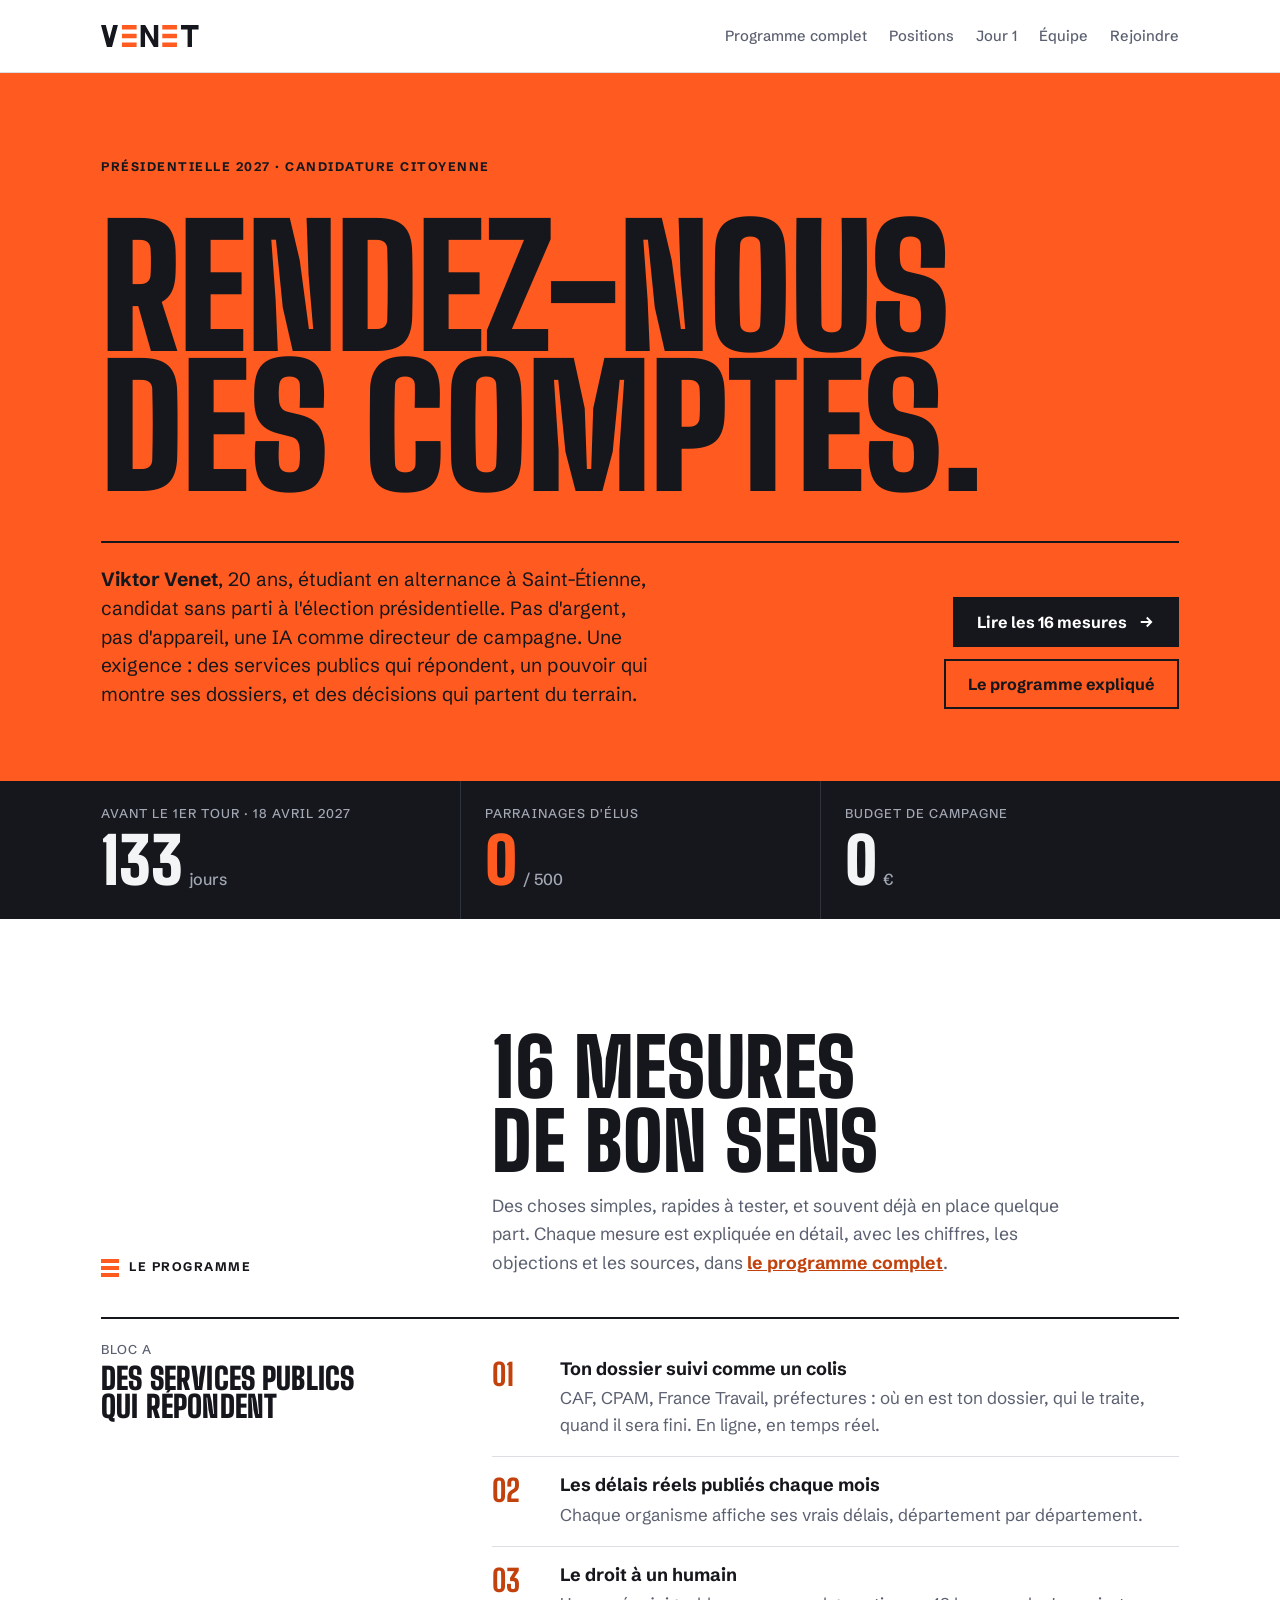
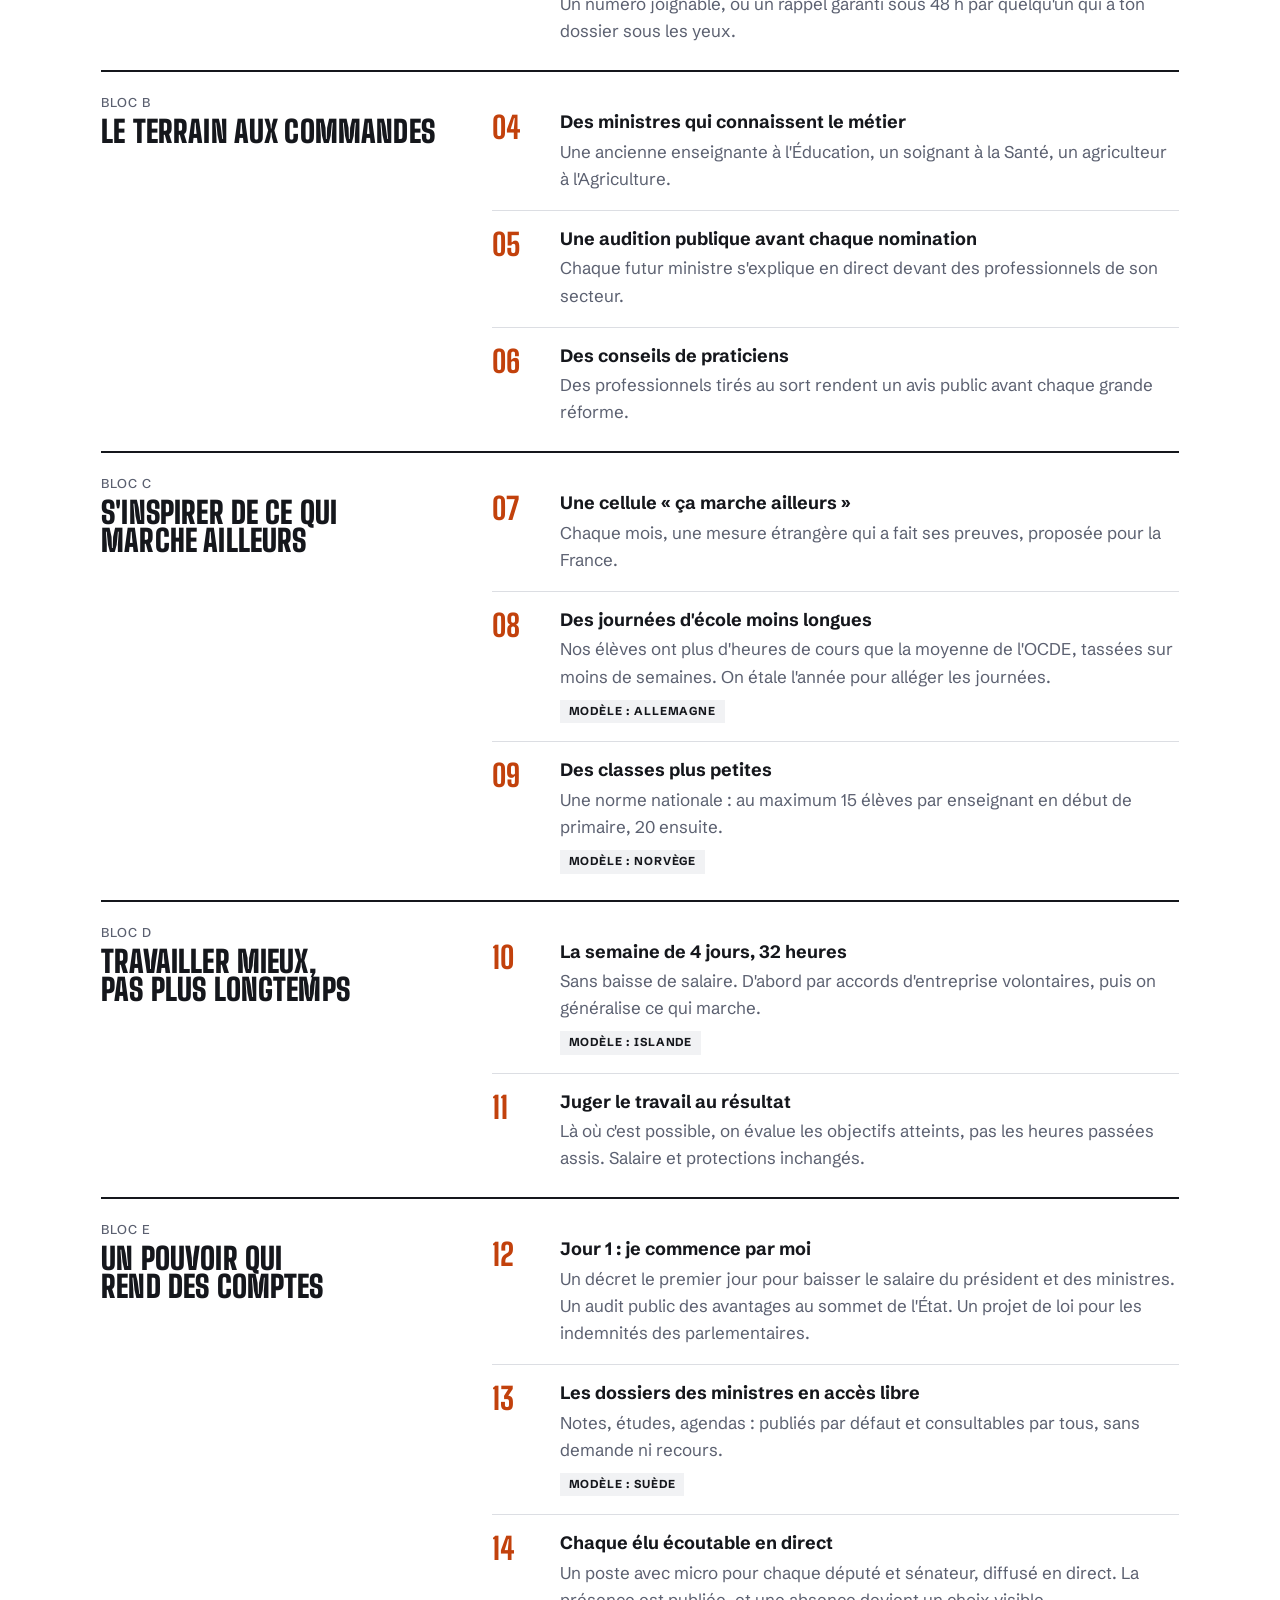
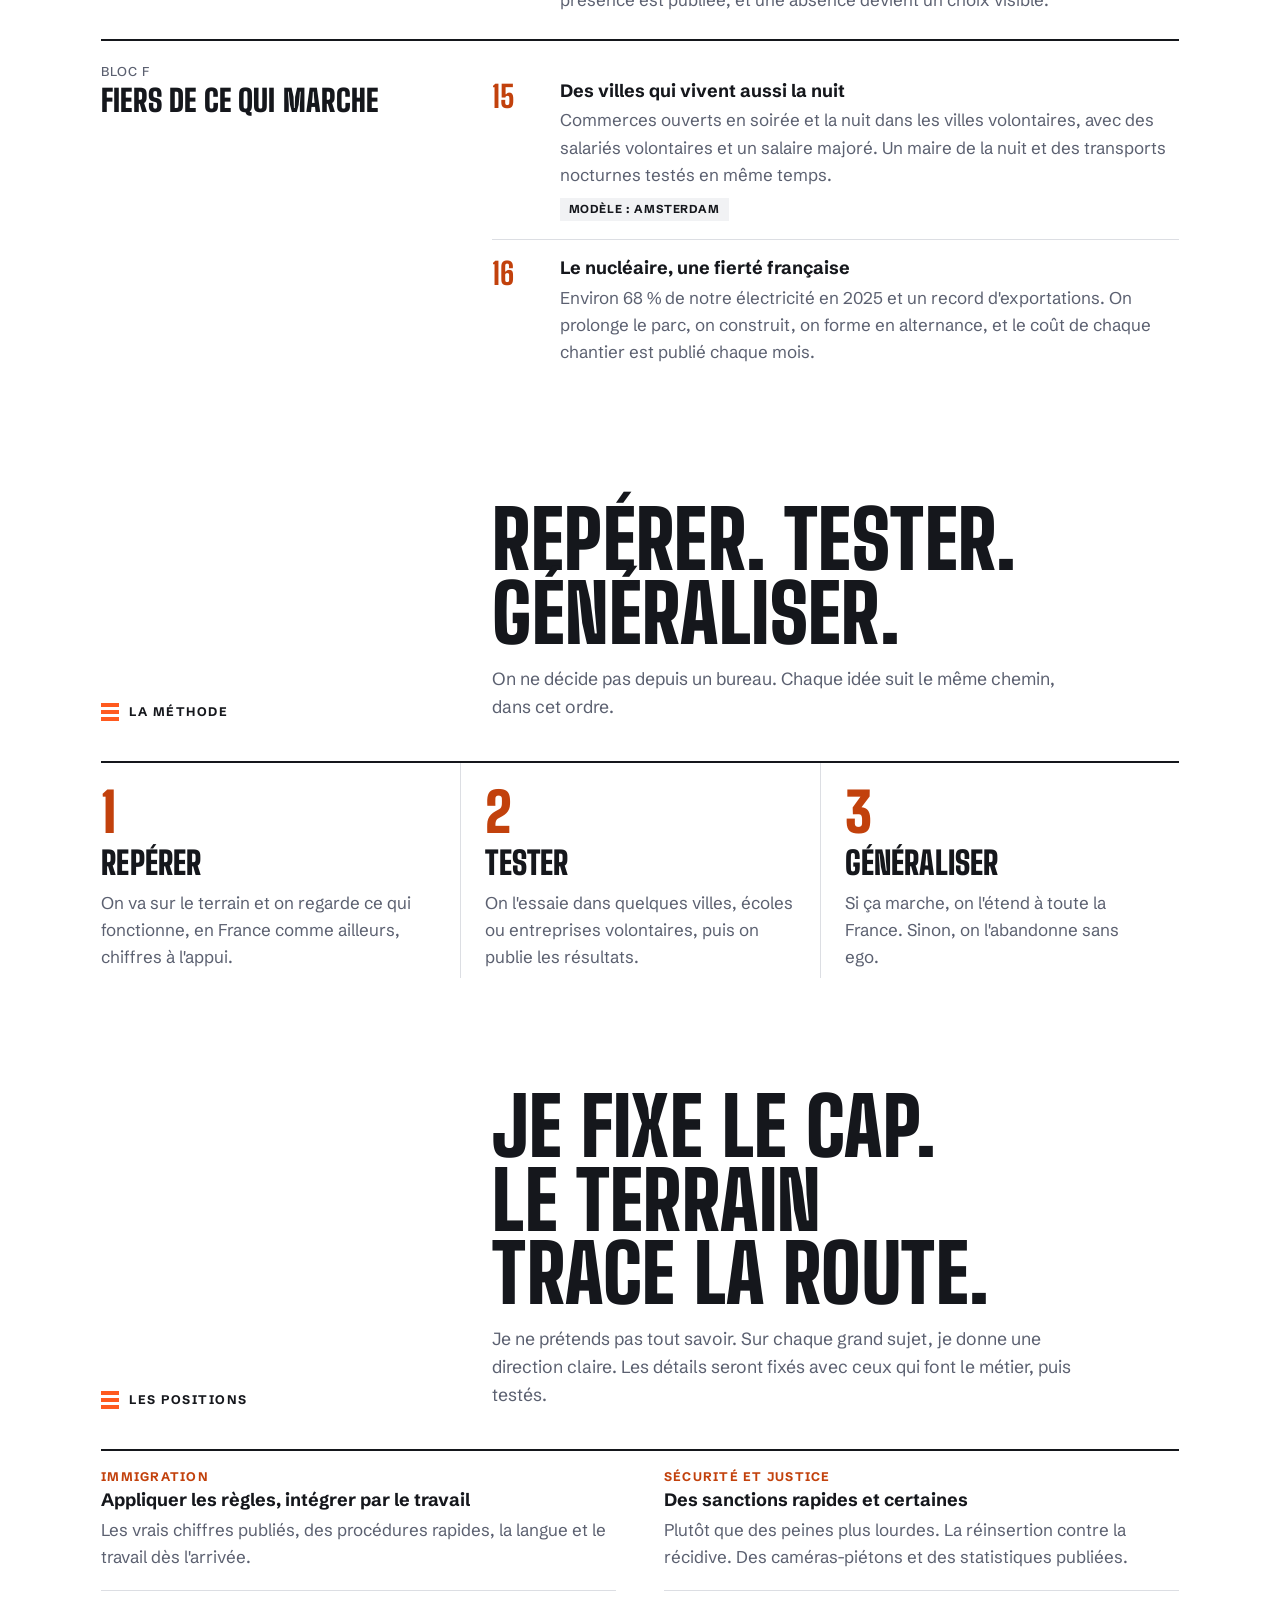
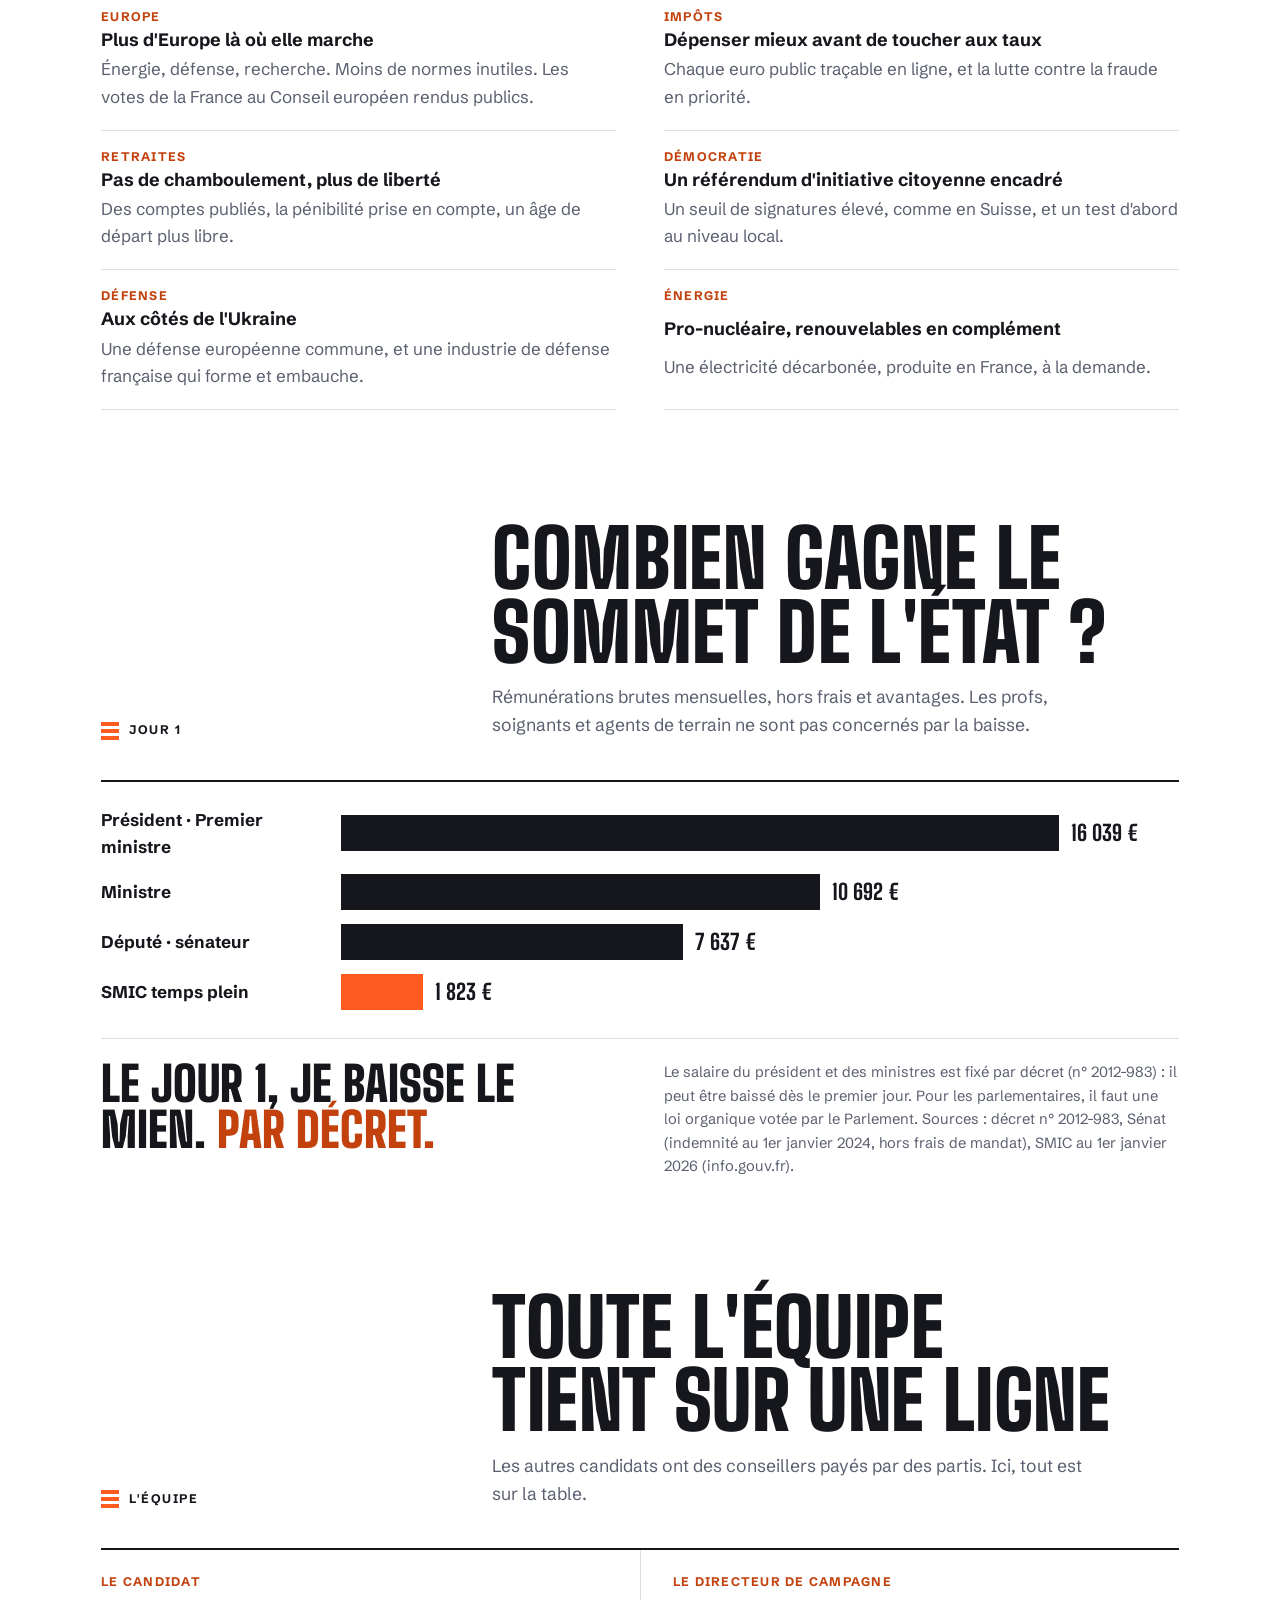
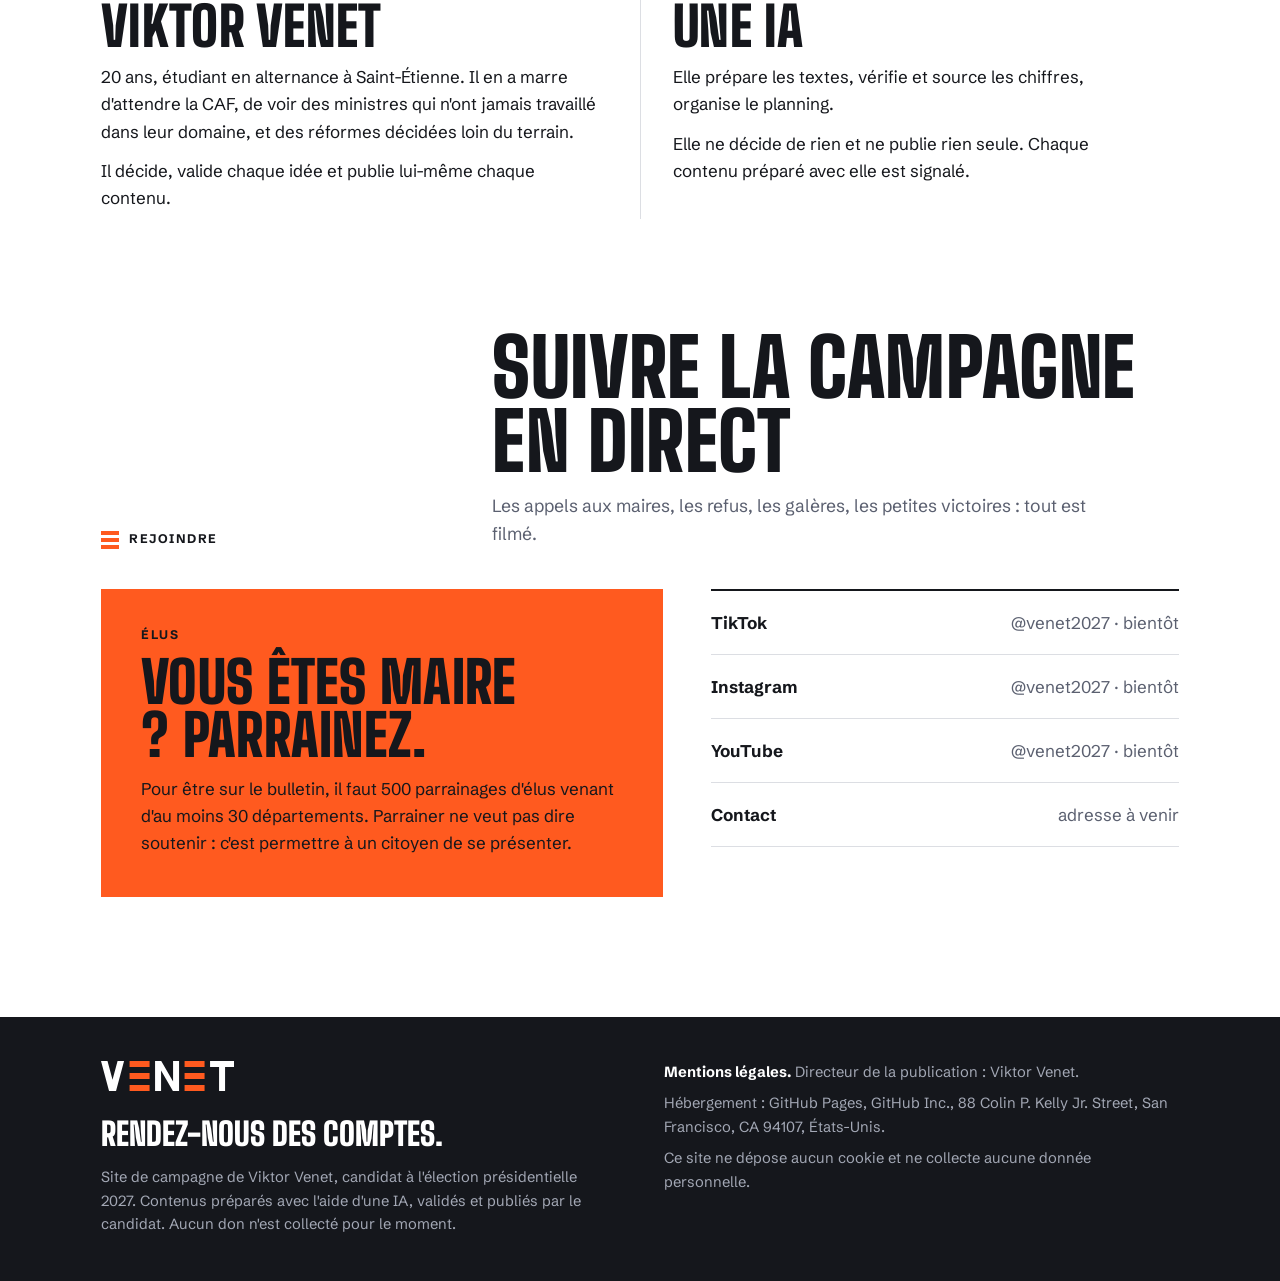
==== commit 4579ac50: "Page programme complet, expliqué et sourcé Co-Authored-By: Claude Opus 5.5 <noreply@anthropic.com>" ====
--- a/index.html
+++ b/index.html
@@ -199,7 +199,7 @@
       <svg viewBox="24 68 532.3 120" aria-hidden="true"><path class="l" d="M24 68 L50 68 L70.15 143.2 L90.3 68 L116.3 68 L84.15 188 L56.15 188 Z M240.3 68 L264.96 68 L312.3 150 L312.3 68 L336.3 68 L336.3 188 L311.64 188 L264.3 106 L264.3 188 L240.3 188 Z M460.3 68 L556.3 68 L556.3 92 L520.3 92 L520.3 188 L496.3 188 L496.3 92 L460.3 92 Z"/><path class="b" d="M138.3 68 L218.3 68 L218.3 92 L138.3 92 Z M138.3 116 L218.3 116 L218.3 140 L138.3 140 Z M138.3 164 L218.3 164 L218.3 188 L138.3 188 Z M358.3 68 L438.3 68 L438.3 92 L358.3 92 Z M358.3 116 L438.3 116 L438.3 140 L358.3 140 Z M358.3 164 L438.3 164 L438.3 188 L358.3 188 Z"/></svg>
     </a>
     <nav aria-label="Sections du site">
-      <a href="#programme">Programme</a>
+      <a href="programme.html">Programme complet</a>
       <a href="#positions">Positions</a>
       <a href="#jour1">Jour 1</a>
       <a href="#equipe">Équipe</a>
@@ -218,7 +218,7 @@
         <div class="cta">
           <a class="btn solid" href="#programme">Lire les 16 mesures
             <svg viewBox="0 0 24 24" fill="none" stroke="currentColor" stroke-width="2.4" aria-hidden="true"><path d="M5 12h14M13 6l6 6-6 6"/></svg></a>
-          <a class="btn line" href="#rejoindre">Suivre la campagne</a>
+          <a class="btn line" href="programme.html">Le programme expliqué</a>
         </div>
       </div>
     </div>
@@ -238,7 +238,7 @@
         <span class="label"><span class="eq" aria-hidden="true"><i></i><i></i><i></i></span>Le programme</span>
         <div>
           <h2>16 mesures de bon sens</h2>
-          <p>Des choses simples, rapides à tester, et souvent déjà en place quelque part.</p>
+          <p>Des choses simples, rapides à tester, et souvent déjà en place quelque part. Chaque mesure est expliquée en détail, avec les chiffres, les objections et les sources, dans <a href="programme.html" style="color:var(--orange-text);font-weight:700">le programme complet</a>.</p>
         </div>
       </div>
 
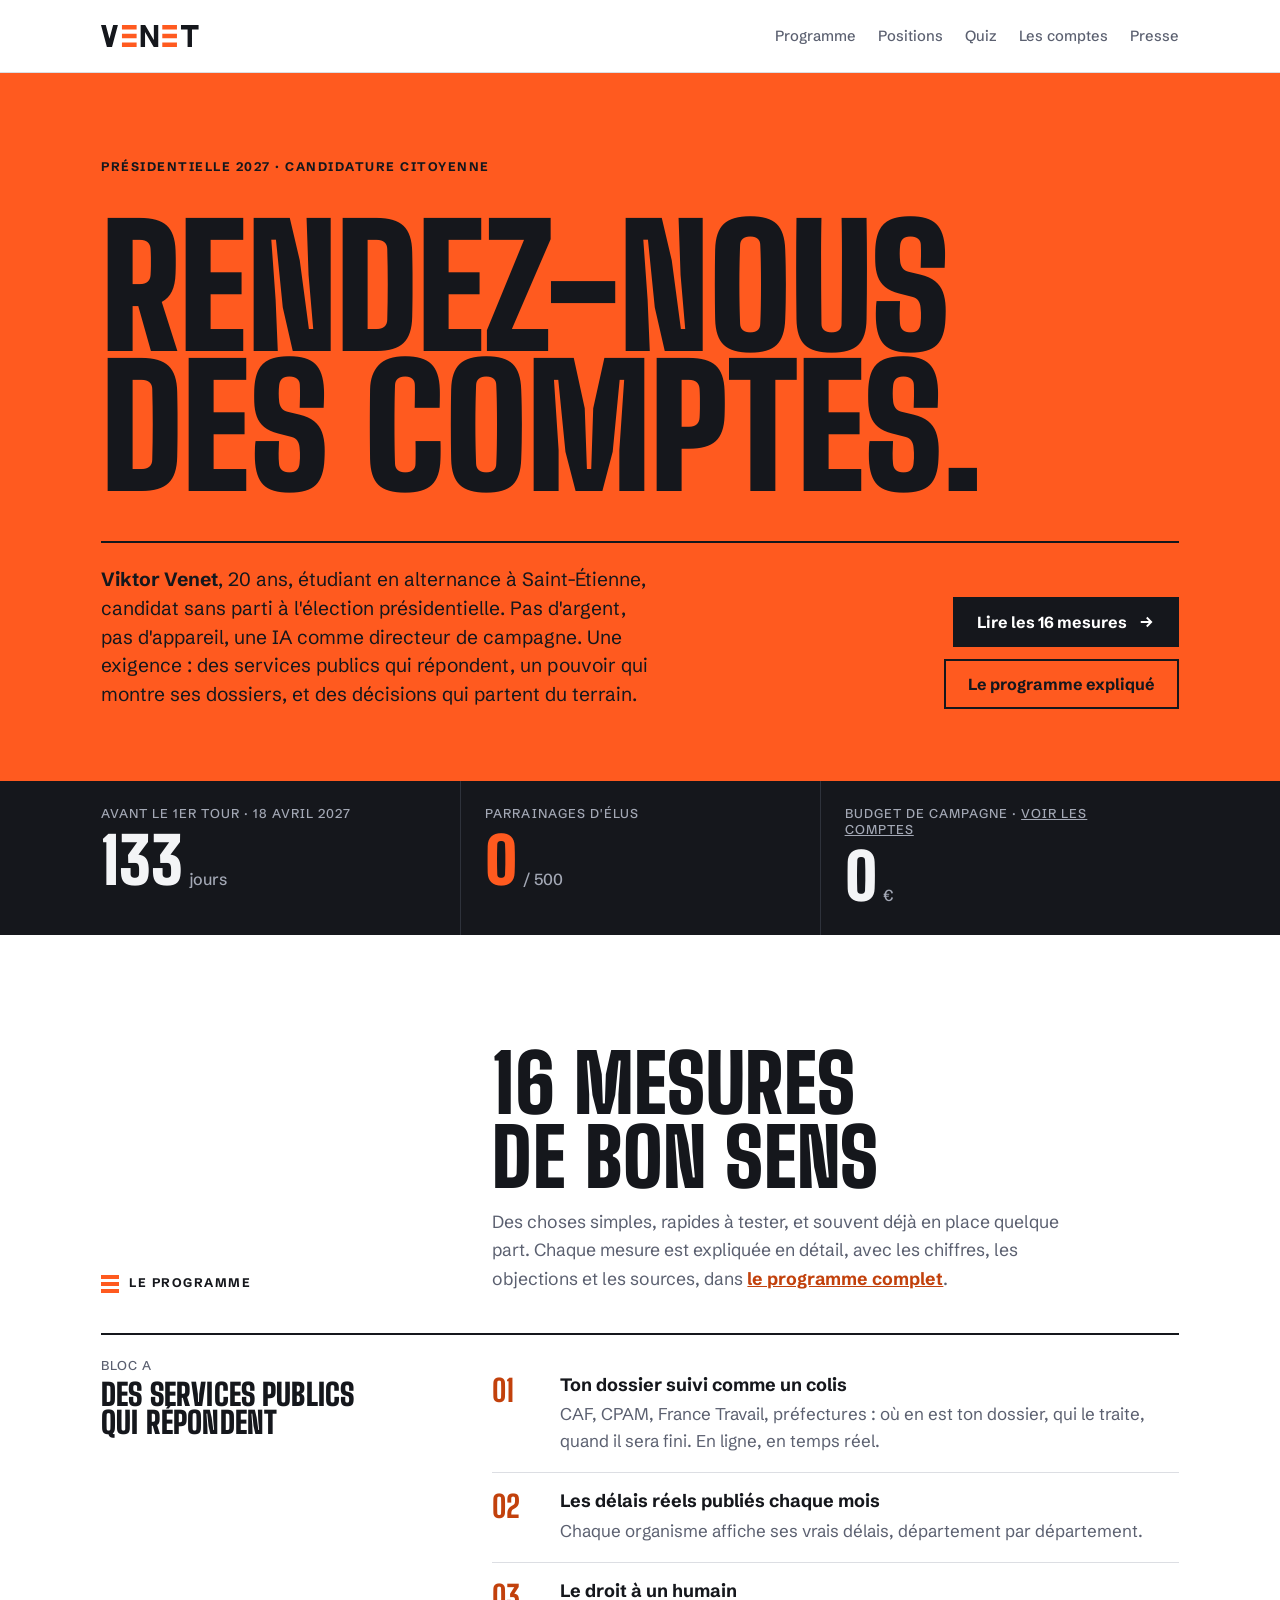
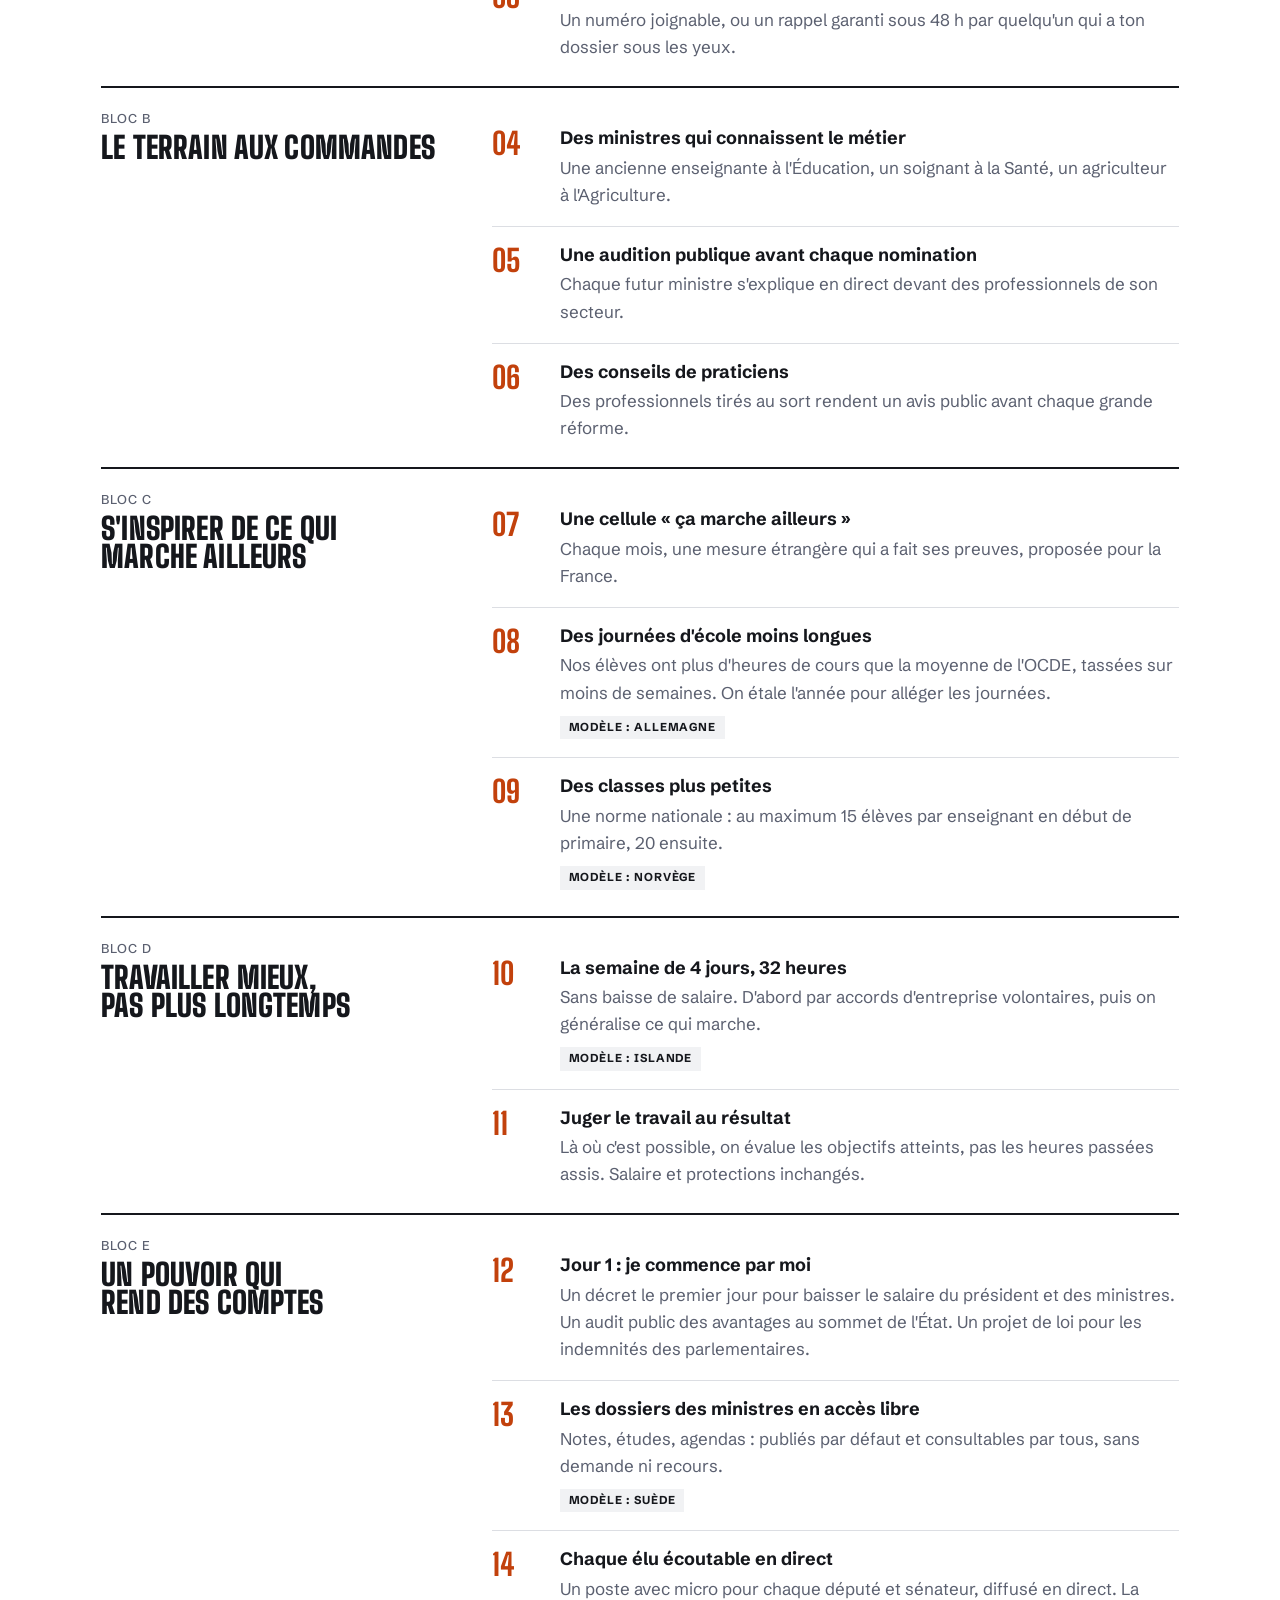
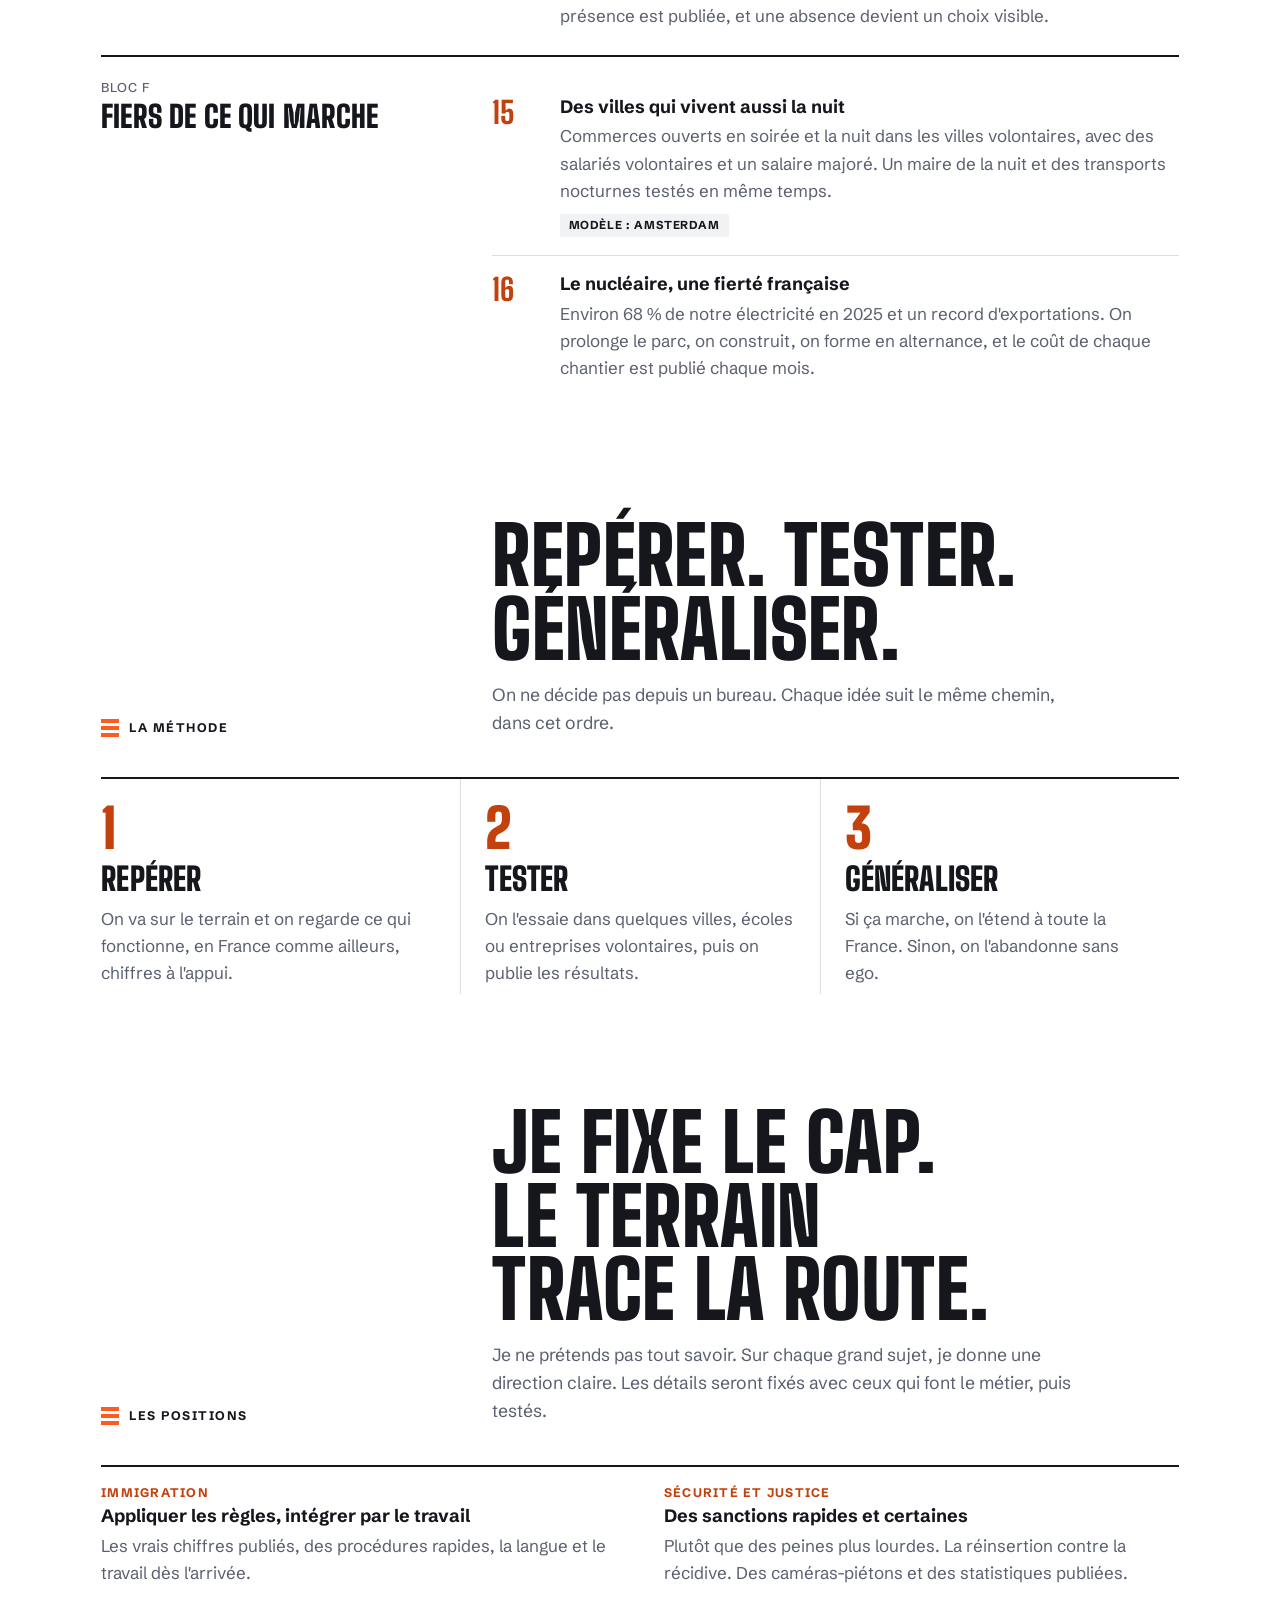
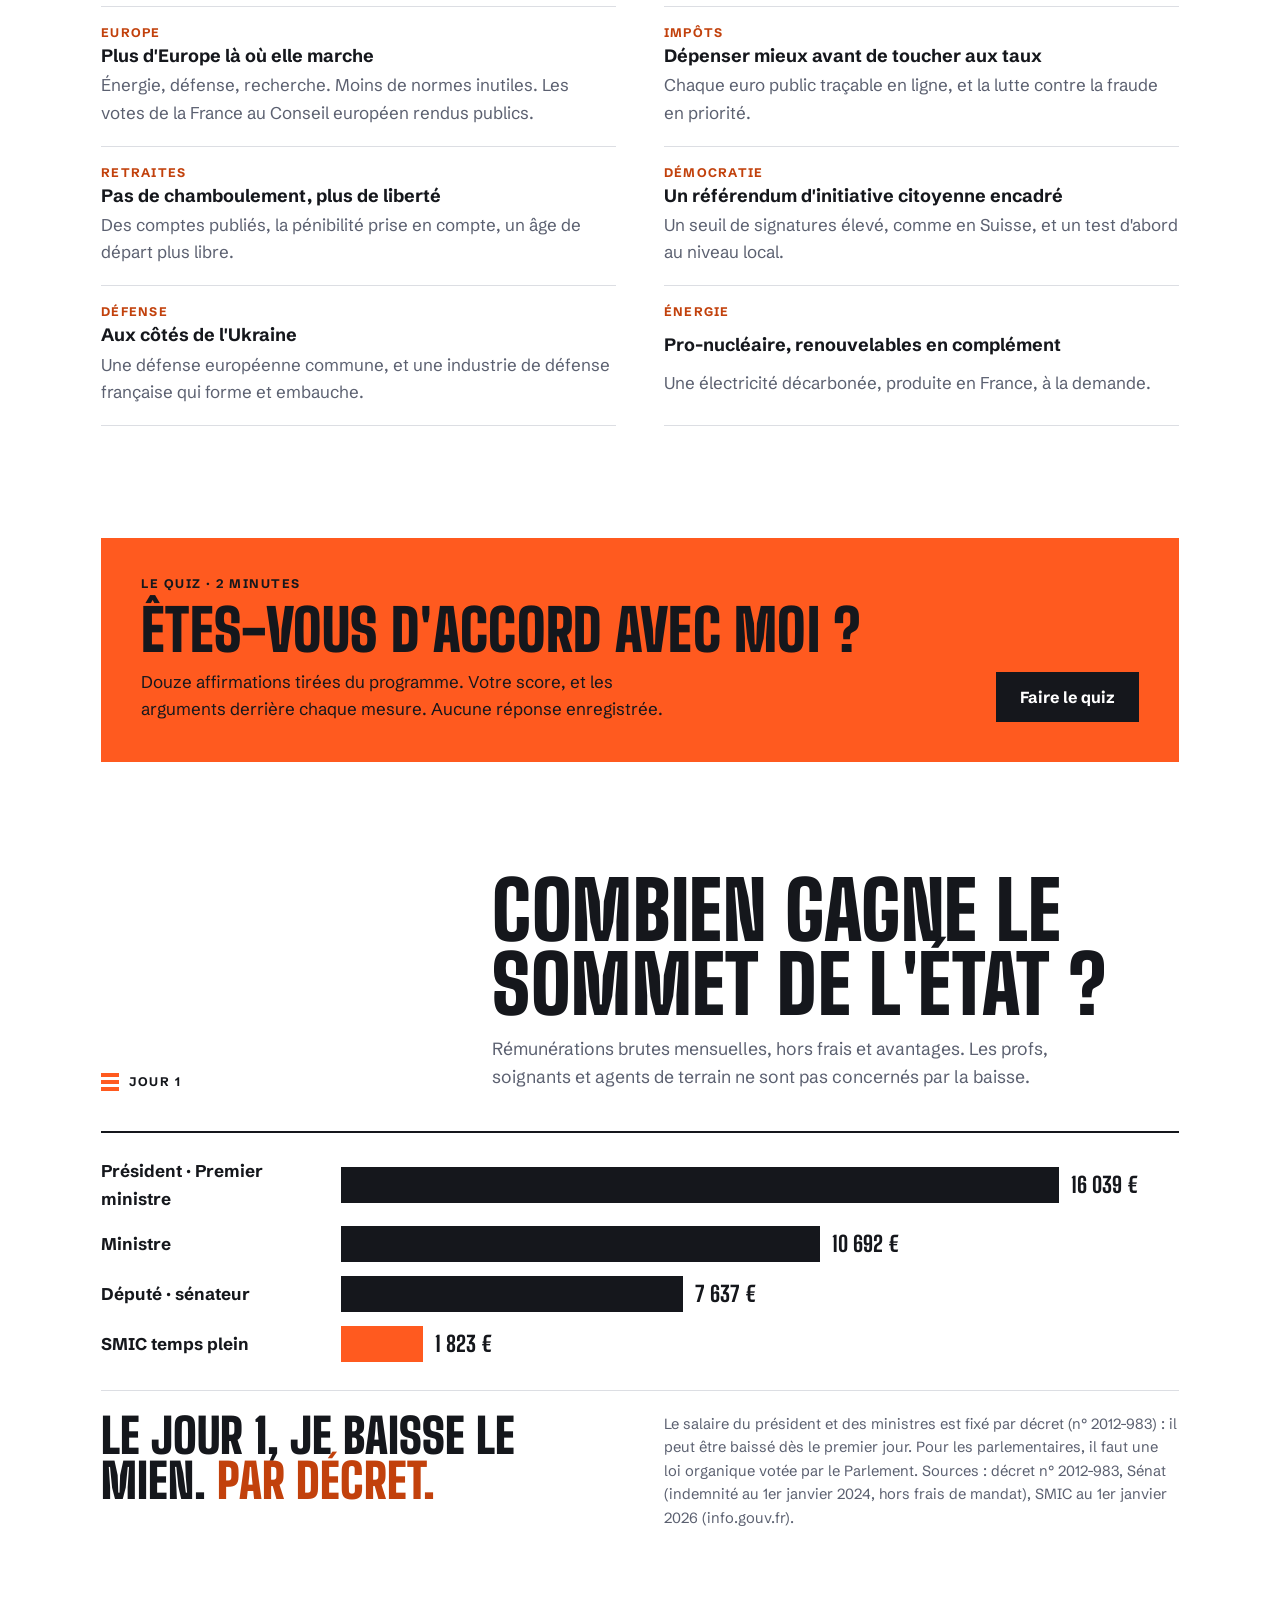
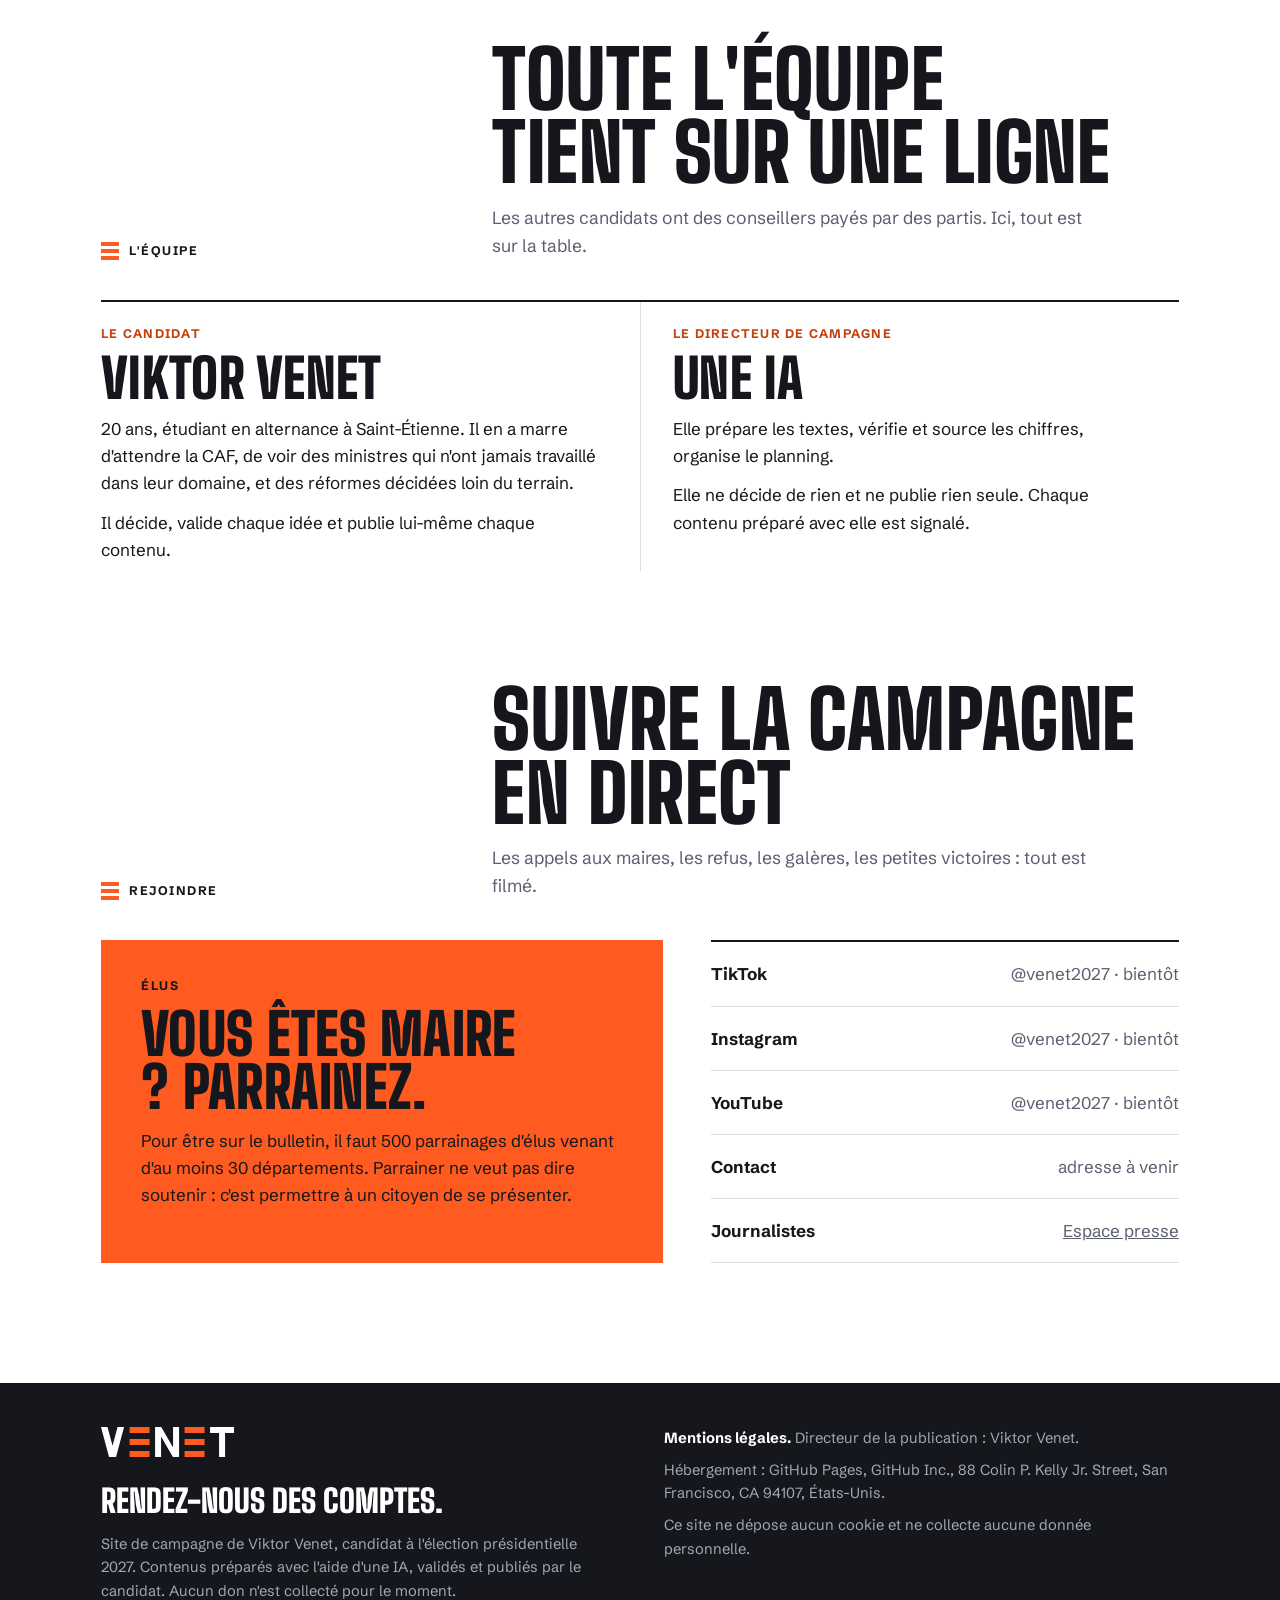
==== commit 06e468c9: "Pages Les comptes de la campagne, Quiz et Espace presse Co-Authored-By: Claude Opus 5.5 <noreply@ant" ====
--- a/index.html
+++ b/index.html
@@ -199,11 +199,11 @@
       <svg viewBox="24 68 532.3 120" aria-hidden="true"><path class="l" d="M24 68 L50 68 L70.15 143.2 L90.3 68 L116.3 68 L84.15 188 L56.15 188 Z M240.3 68 L264.96 68 L312.3 150 L312.3 68 L336.3 68 L336.3 188 L311.64 188 L264.3 106 L264.3 188 L240.3 188 Z M460.3 68 L556.3 68 L556.3 92 L520.3 92 L520.3 188 L496.3 188 L496.3 92 L460.3 92 Z"/><path class="b" d="M138.3 68 L218.3 68 L218.3 92 L138.3 92 Z M138.3 116 L218.3 116 L218.3 140 L138.3 140 Z M138.3 164 L218.3 164 L218.3 188 L138.3 188 Z M358.3 68 L438.3 68 L438.3 92 L358.3 92 Z M358.3 116 L438.3 116 L438.3 140 L358.3 140 Z M358.3 164 L438.3 164 L438.3 188 L358.3 188 Z"/></svg>
     </a>
     <nav aria-label="Sections du site">
-      <a href="programme.html">Programme complet</a>
+      <a href="programme.html">Programme</a>
       <a href="#positions">Positions</a>
-      <a href="#jour1">Jour 1</a>
-      <a href="#equipe">Équipe</a>
-      <a href="#rejoindre">Rejoindre</a>
+      <a href="quiz.html">Quiz</a>
+      <a href="comptes.html">Les comptes</a>
+      <a href="presse.html">Presse</a>
     </nav>
   </div>
 </header>
@@ -228,7 +228,7 @@
     <div class="wrap">
       <div class="stat" role="listitem"><p class="k">Avant le 1er tour · 18 avril 2027</p><p class="n"><span id="jours">185</span><small>jours</small></p></div>
       <div class="stat" role="listitem"><p class="k">Parrainages d'élus</p><p class="n"><span class="o">0</span><small>/ 500</small></p></div>
-      <div class="stat" role="listitem"><p class="k">Budget de campagne</p><p class="n">0<small>€</small></p></div>
+      <div class="stat" role="listitem"><p class="k">Budget de campagne · <a href="comptes.html" style="color:inherit">voir les comptes</a></p><p class="n">0<small>€</small></p></div>
     </div>
   </div>
 
@@ -335,6 +335,15 @@
     </div>
   </section>
 
+  <section class="sec" id="quiz">
+    <div class="wrap">
+      <div class="maires" style="display:grid;grid-template-columns:minmax(0,1fr) auto;gap:20px 40px;align-items:end">
+        <div style="display:grid;gap:12px"><span class="label">Le quiz · 2 minutes</span><h3>Êtes-vous d'accord avec moi ?</h3><p>Douze affirmations tirées du programme. Votre score, et les arguments derrière chaque mesure. Aucune réponse enregistrée.</p></div>
+        <a class="btn solid" href="quiz.html">Faire le quiz</a>
+      </div>
+    </div>
+  </section>
+
   <section class="sec" id="jour1">
     <div class="wrap">
       <div class="head">
@@ -403,6 +412,7 @@
           <div class="social"><strong>Instagram</strong><span>@venet2027 · bientôt</span></div>
           <div class="social"><strong>YouTube</strong><span>@venet2027 · bientôt</span></div>
           <div class="social"><strong>Contact</strong><span>adresse à venir</span></div>
+          <div class="social"><strong>Journalistes</strong><span><a href="presse.html" style="color:inherit">Espace presse</a></span></div>
         </div>
       </div>
     </div>
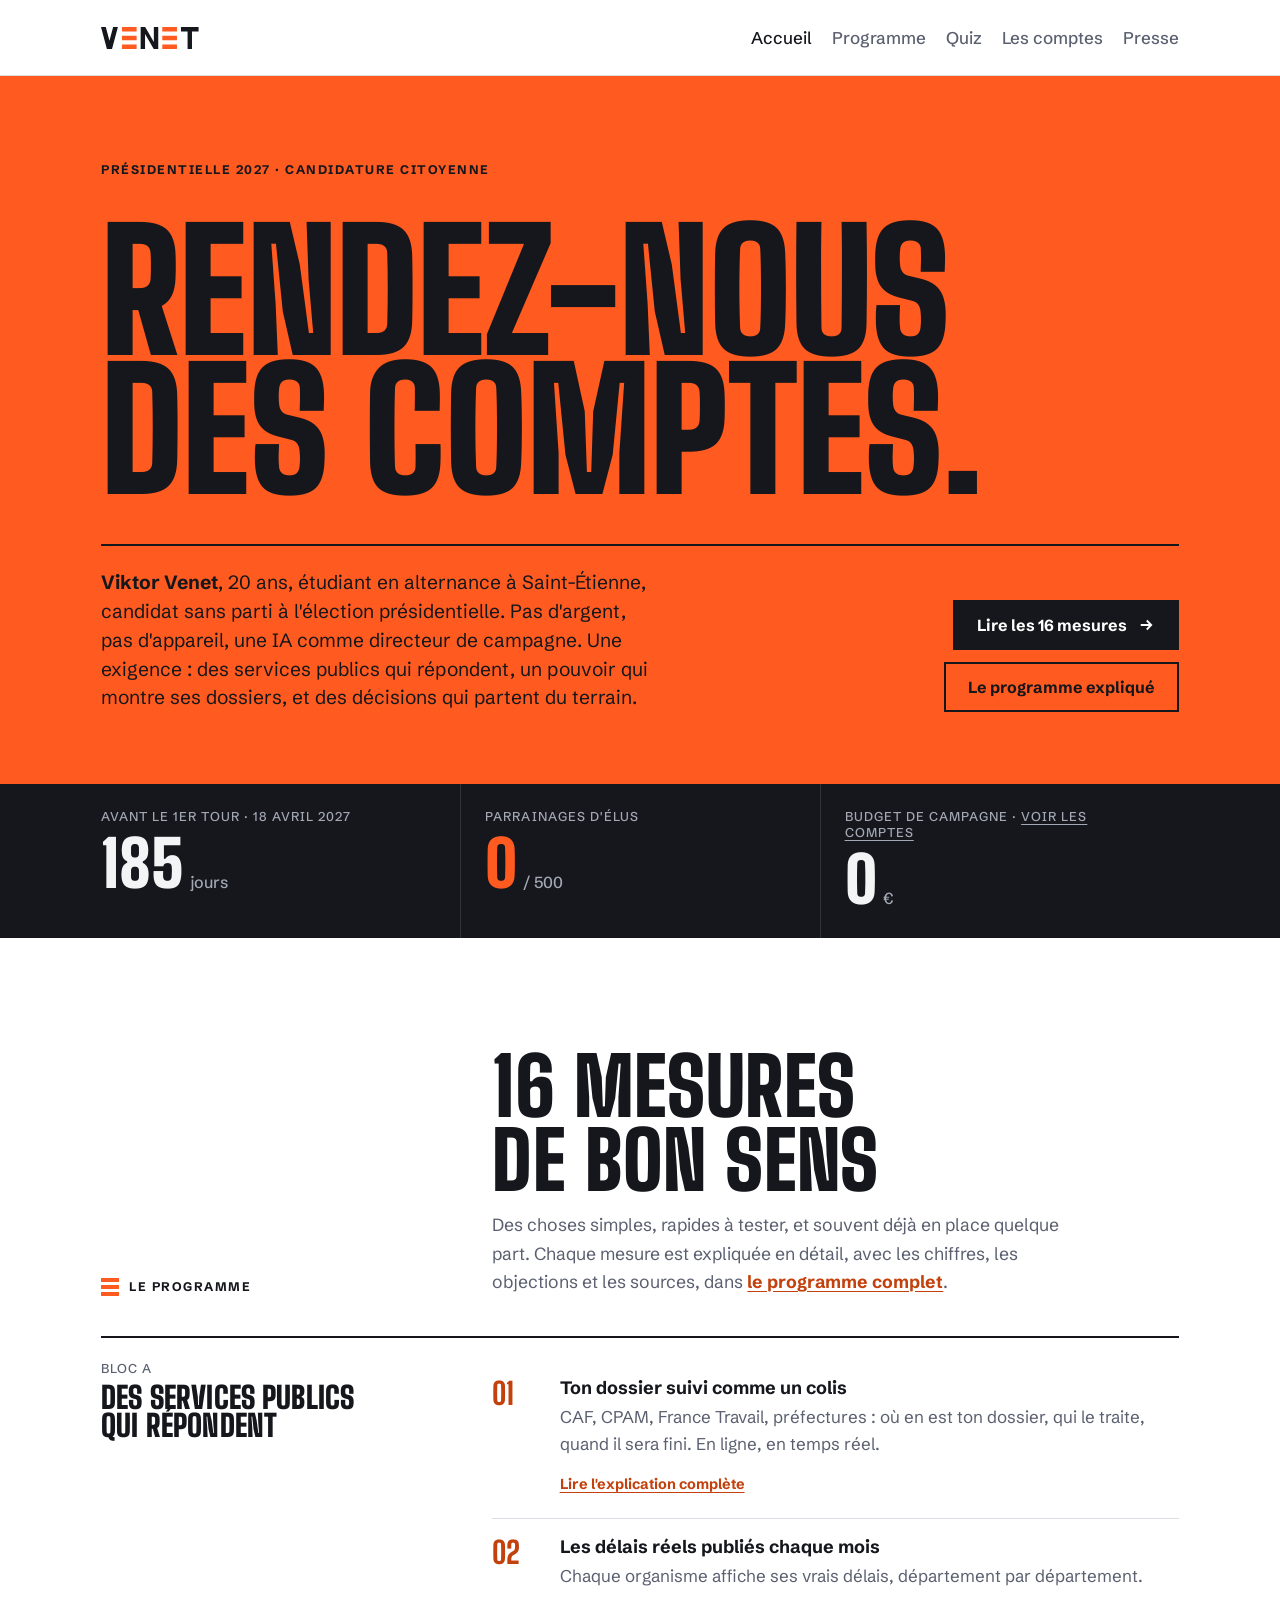
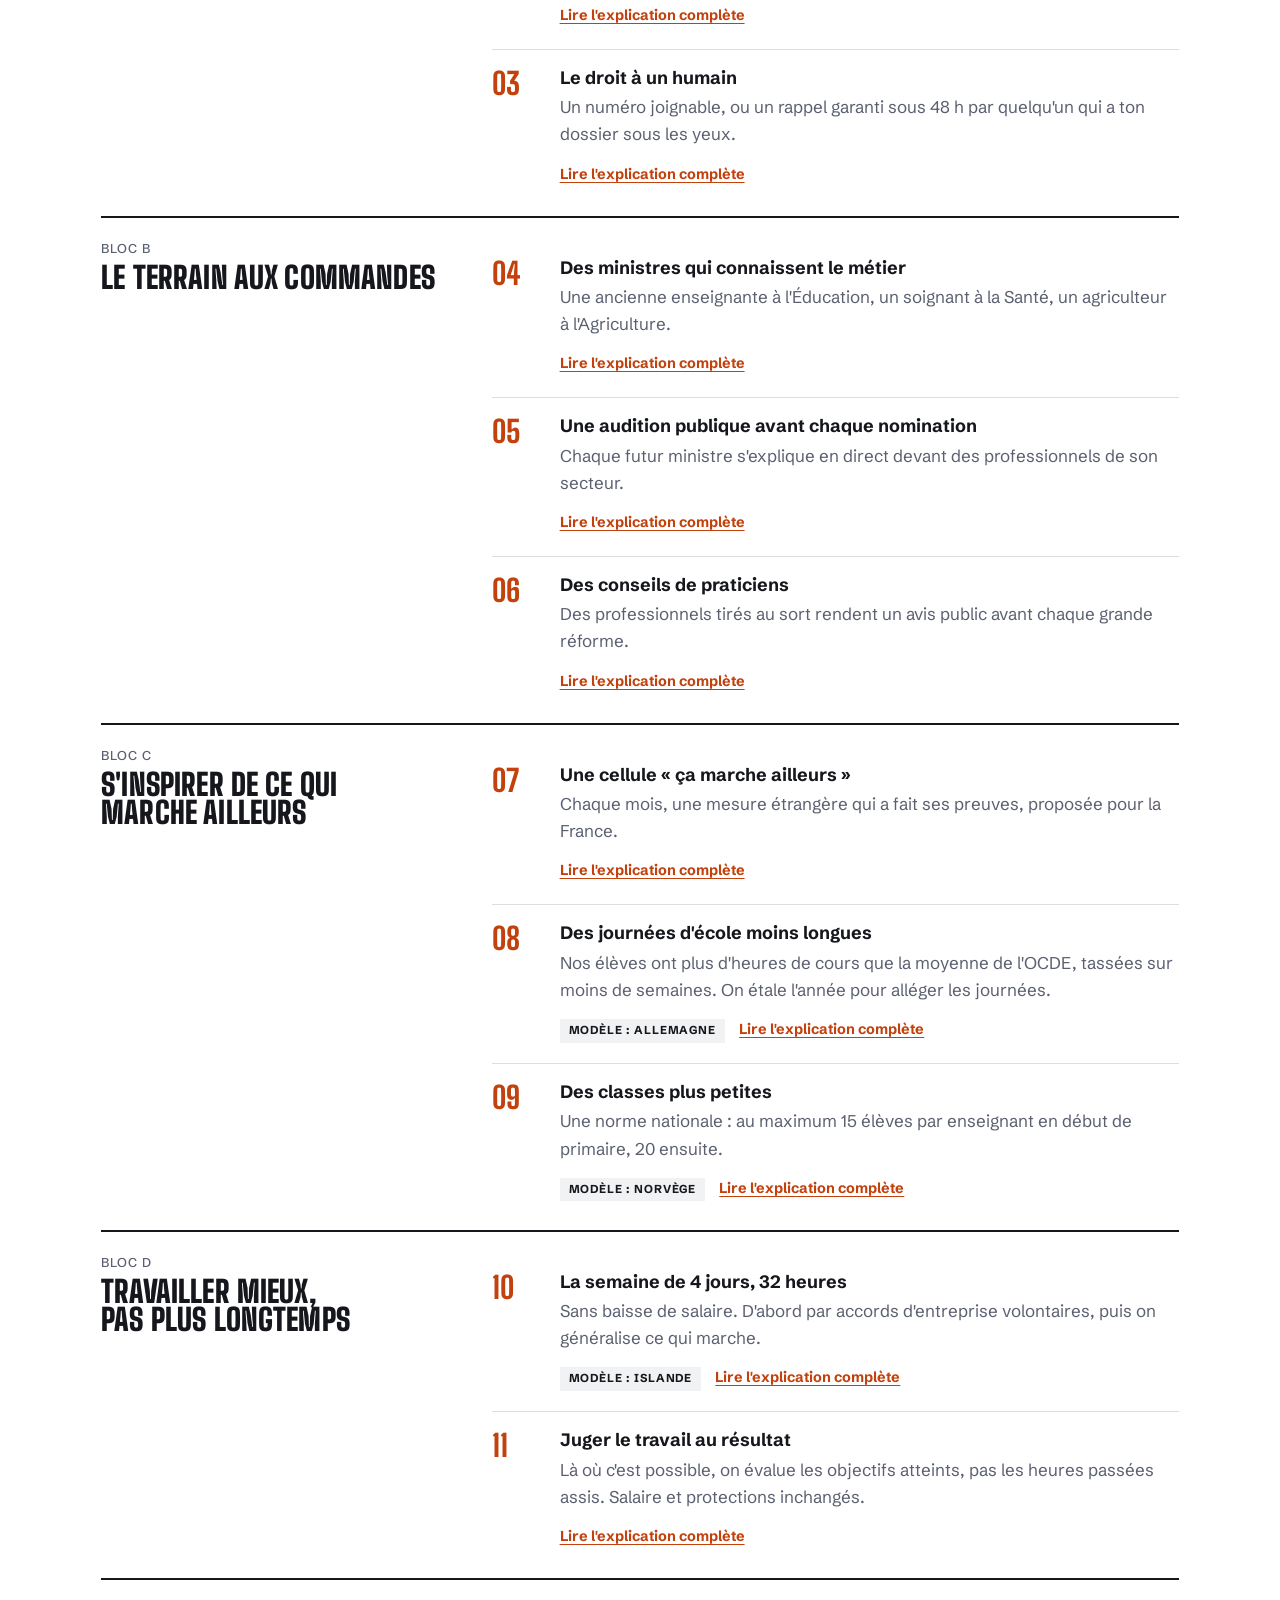
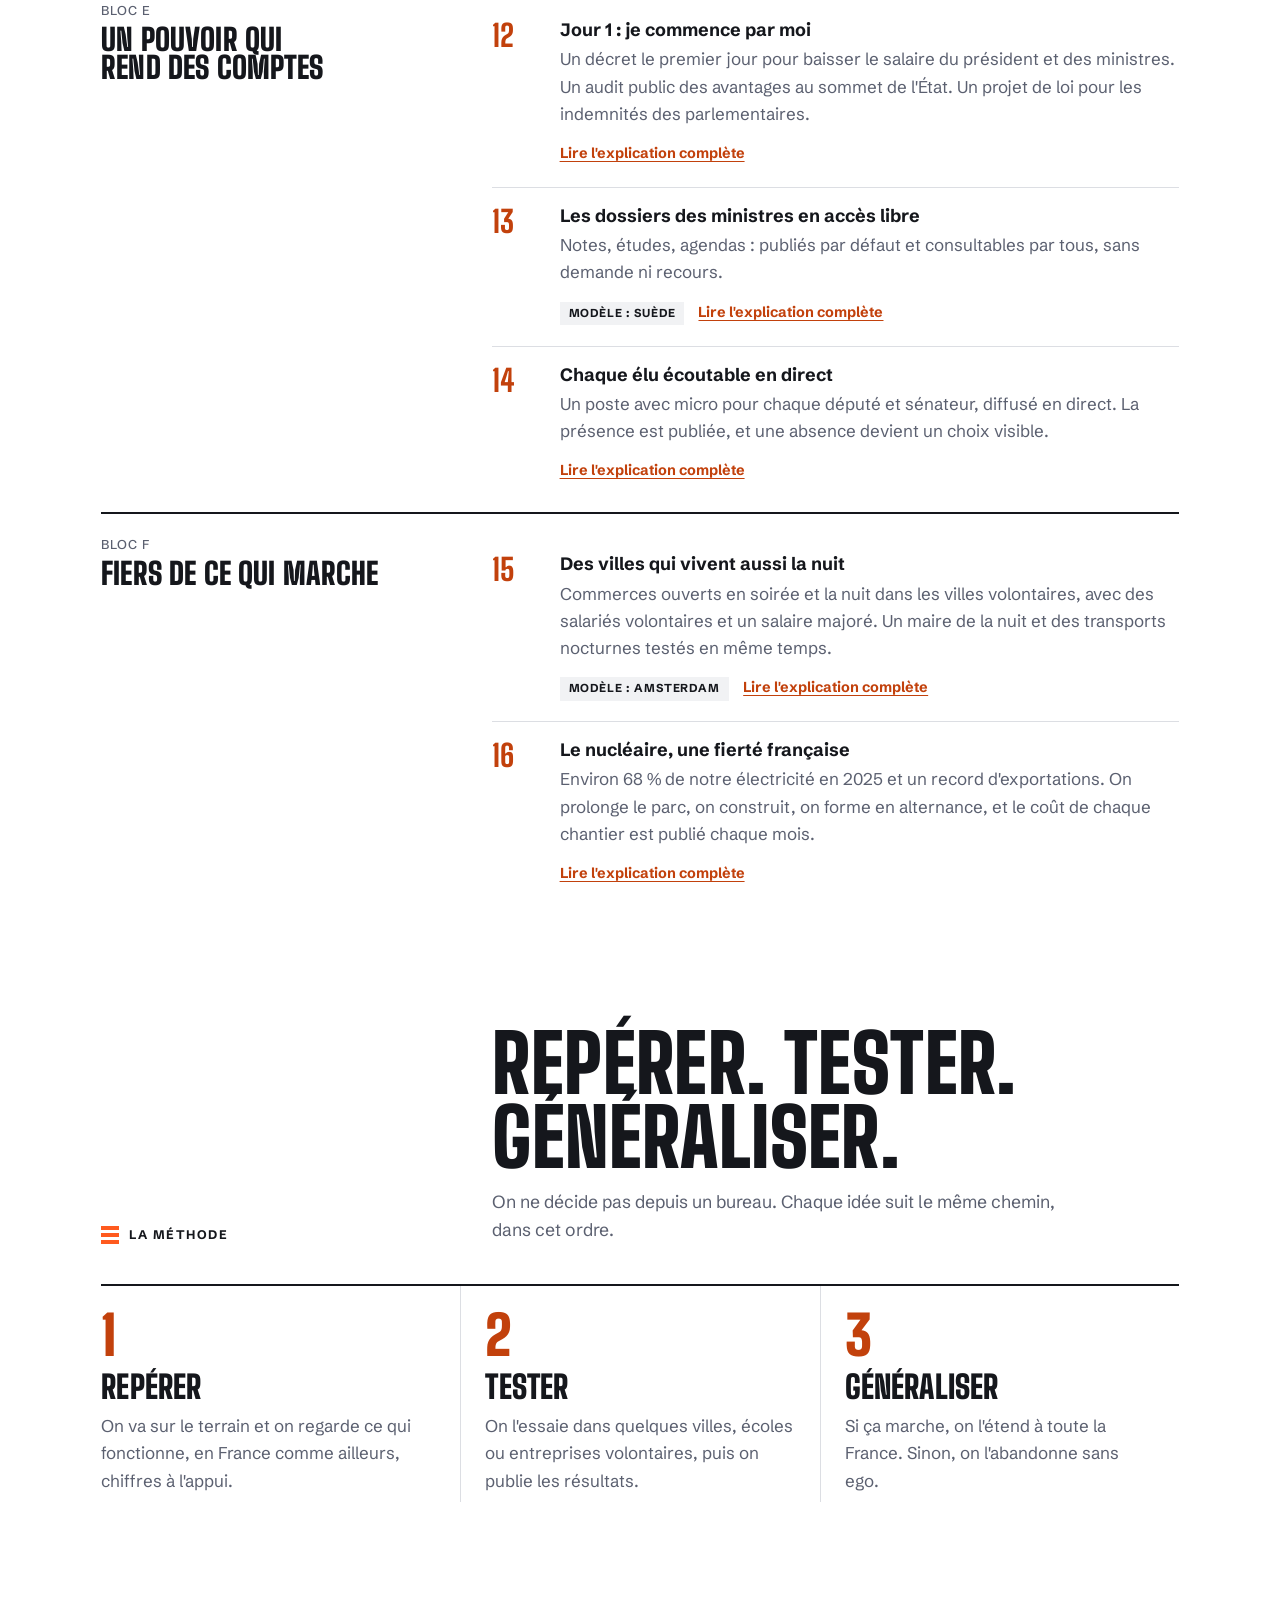
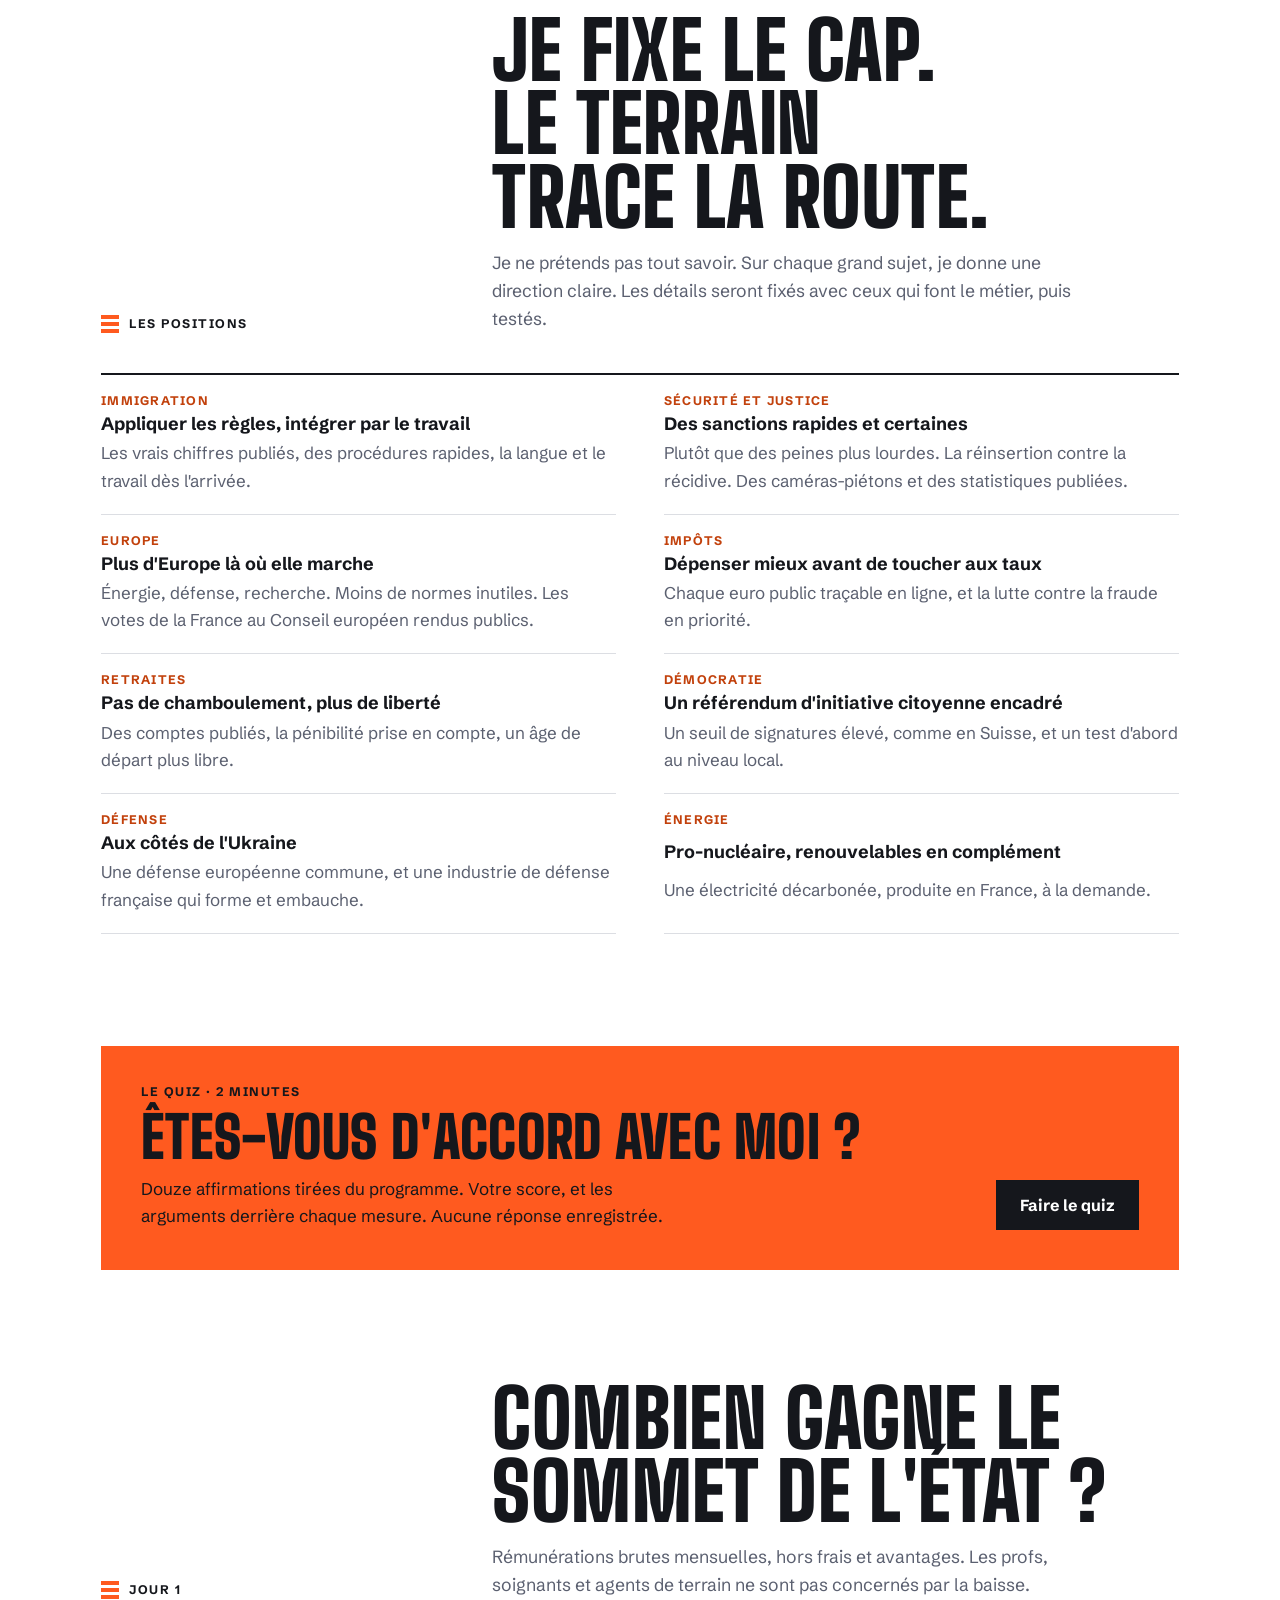
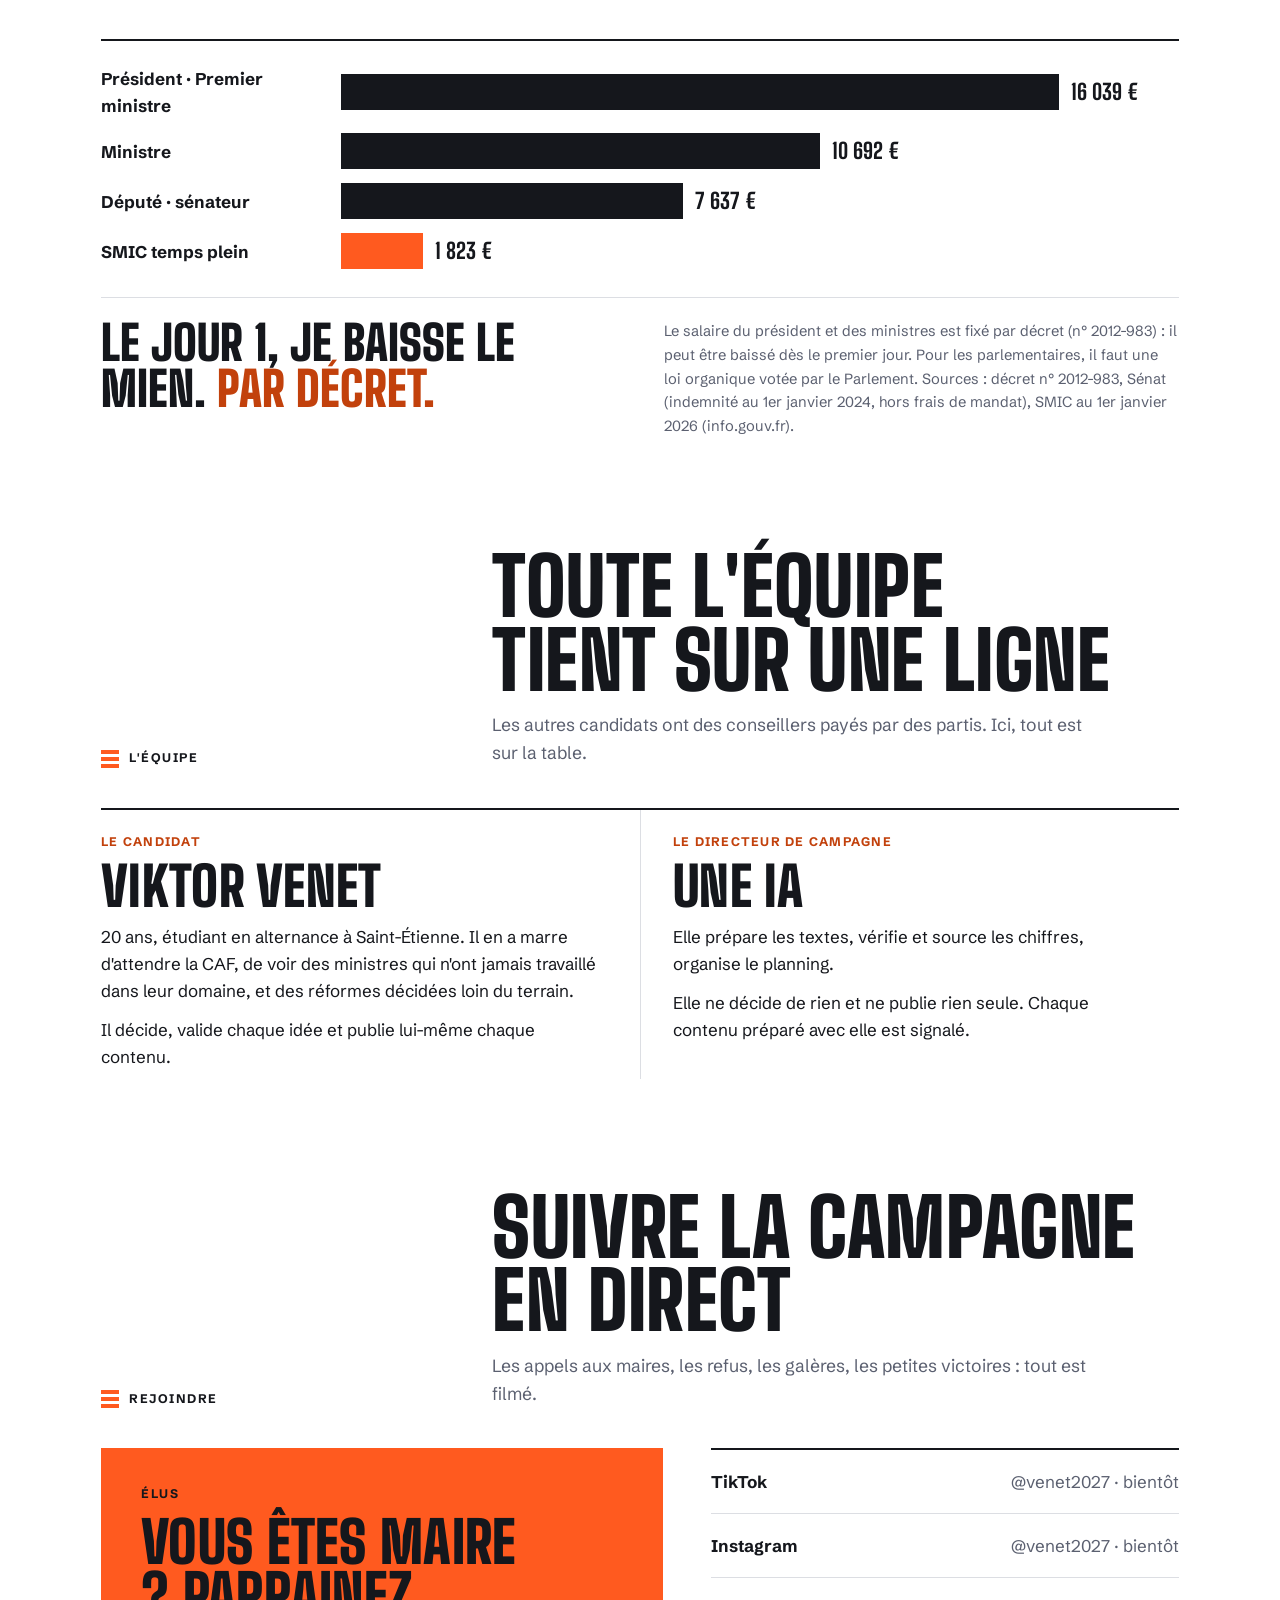
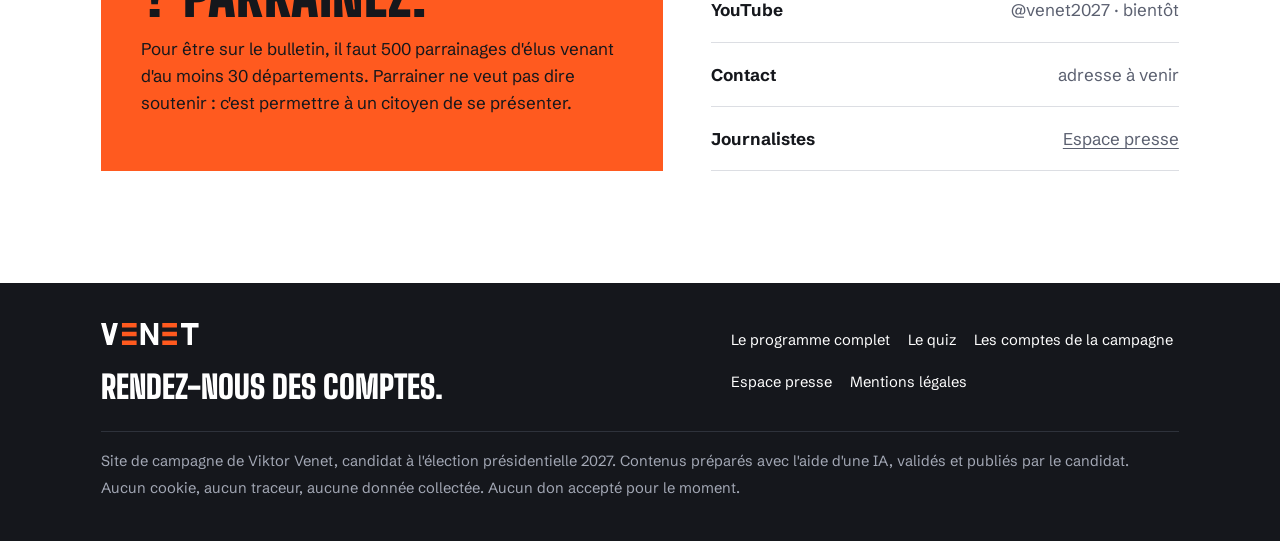
==== commit 773fd7d4: "Refonte technique : coquille commune, polices hébergées, partage, mentions légales, 404, sitemap Co-" ====
--- a/index.html
+++ b/index.html
@@ -3,81 +3,102 @@
 <head>
 <meta charset="utf-8">
 <meta name="viewport" content="width=device-width, initial-scale=1, viewport-fit=cover">
-<title>Viktor Venet 2027</title>
-<meta name="description" content="Viktor Venet, 20 ans, étudiant stéphanois sans parti, candidat à la présidentielle 2027. Rendez-nous des comptes.">
-<meta property="og:title" content="Venet 2027 · Rendez-nous des comptes.">
-<meta property="og:description" content="Un citoyen de 20 ans, une IA, zéro euro. Des services publics qui répondent et un pouvoir transparent.">
-<meta property="og:image" content="https://viktor59000.github.io/Presidentielle/img/og.png">
+<title>Viktor Venet 2027 · Rendez-nous des comptes</title>
+<meta name="description" content="Viktor Venet, 20 ans, étudiant stéphanois sans parti, candidat à la présidentielle 2027. Un programme de 16 mesures pour un État qui rend des comptes.">
+<link rel="canonical" href="https://viktor59000.github.io/Presidentielle/">
+
+<meta property="og:type" content="website">
+<meta property="og:locale" content="fr_FR">
+<meta property="og:site_name" content="Venet 2027">
+<meta property="og:url" content="https://viktor59000.github.io/Presidentielle/">
+<meta property="og:title" content="Viktor Venet 2027 · Rendez-nous des comptes">
+<meta property="og:description" content="Viktor Venet, 20 ans, étudiant stéphanois sans parti, candidat à la présidentielle 2027. Un programme de 16 mesures pour un État qui rend des comptes.">
+<meta property="og:image" content="https://viktor59000.github.io/Presidentielle/img/og-index.png">
+<meta property="og:image:width" content="1200">
+<meta property="og:image:height" content="630">
+<meta name="twitter:card" content="summary_large_image">
 <link rel="icon" href="favicon.ico" sizes="48x48">
 <link rel="icon" href="favicon.svg" type="image/svg+xml">
 <link rel="apple-touch-icon" href="apple-touch-icon.png">
 <link rel="manifest" href="site.webmanifest">
 <meta name="theme-color" content="#FF5A1F">
-<link rel="preconnect" href="https://fonts.googleapis.com">
-<link rel="preconnect" href="https://fonts.gstatic.com" crossorigin>
-<link rel="stylesheet" href="https://fonts.googleapis.com/css2?family=Big+Shoulders+Display:wght@700;800;900&family=Schibsted+Grotesk:wght@400;500;700&display=swap">
-<style>
-/* Identité Venet 2027 : encre + orange chantier. Le signe égal (≡) des E du logo sert de motif.
-   Mise en page « relevé de comptes » : lignes numérotées, filets fins, chiffres alignés. */
+<link rel="preload" href="fonts/BigShouldersDisplay-normal-latin.woff2" as="font" type="font/woff2" crossorigin>
+<link rel="preload" href="fonts/SchibstedGrotesk-normal-latin.woff2" as="font" type="font/woff2" crossorigin>
+<style>@font-face{font-family:'Big Shoulders Display';font-style:normal;font-weight:700;font-display:swap;src:url(fonts/BigShouldersDisplay-normal-latin-ext.woff2) format('woff2');unicode-range:U+0100-02BA, U+02BD-02C5, U+02C7-02CC, U+02CE-02D7, U+02DD-02FF, U+0304, U+0308, U+0329, U+1D00-1DBF, U+1E00-1E9F, U+1EF2-1EFF, U+2020, U+20A0-20AB, U+20AD-20C4, U+2113, U+2C60-2C7F, U+A720-A7FF;}
+@font-face{font-family:'Big Shoulders Display';font-style:normal;font-weight:700;font-display:swap;src:url(fonts/BigShouldersDisplay-normal-latin.woff2) format('woff2');unicode-range:U+0000-00FF, U+0131, U+0152-0153, U+02BB-02BC, U+02C6, U+02DA, U+02DC, U+0304, U+0308, U+0329, U+2000-206F, U+20AC, U+2122, U+2191, U+2193, U+2212, U+2215, U+FEFF, U+FFFD;}
+@font-face{font-family:'Big Shoulders Display';font-style:normal;font-weight:800;font-display:swap;src:url(fonts/BigShouldersDisplay-normal-latin-ext.woff2) format('woff2');unicode-range:U+0100-02BA, U+02BD-02C5, U+02C7-02CC, U+02CE-02D7, U+02DD-02FF, U+0304, U+0308, U+0329, U+1D00-1DBF, U+1E00-1E9F, U+1EF2-1EFF, U+2020, U+20A0-20AB, U+20AD-20C4, U+2113, U+2C60-2C7F, U+A720-A7FF;}
+@font-face{font-family:'Big Shoulders Display';font-style:normal;font-weight:800;font-display:swap;src:url(fonts/BigShouldersDisplay-normal-latin.woff2) format('woff2');unicode-range:U+0000-00FF, U+0131, U+0152-0153, U+02BB-02BC, U+02C6, U+02DA, U+02DC, U+0304, U+0308, U+0329, U+2000-206F, U+20AC, U+2122, U+2191, U+2193, U+2212, U+2215, U+FEFF, U+FFFD;}
+@font-face{font-family:'Big Shoulders Display';font-style:normal;font-weight:900;font-display:swap;src:url(fonts/BigShouldersDisplay-normal-latin-ext.woff2) format('woff2');unicode-range:U+0100-02BA, U+02BD-02C5, U+02C7-02CC, U+02CE-02D7, U+02DD-02FF, U+0304, U+0308, U+0329, U+1D00-1DBF, U+1E00-1E9F, U+1EF2-1EFF, U+2020, U+20A0-20AB, U+20AD-20C4, U+2113, U+2C60-2C7F, U+A720-A7FF;}
+@font-face{font-family:'Big Shoulders Display';font-style:normal;font-weight:900;font-display:swap;src:url(fonts/BigShouldersDisplay-normal-latin.woff2) format('woff2');unicode-range:U+0000-00FF, U+0131, U+0152-0153, U+02BB-02BC, U+02C6, U+02DA, U+02DC, U+0304, U+0308, U+0329, U+2000-206F, U+20AC, U+2122, U+2191, U+2193, U+2212, U+2215, U+FEFF, U+FFFD;}
+@font-face{font-family:'Schibsted Grotesk';font-style:italic;font-weight:400;font-display:swap;src:url(fonts/SchibstedGrotesk-italic-latin-ext.woff2) format('woff2');unicode-range:U+0100-02BA, U+02BD-02C5, U+02C7-02CC, U+02CE-02D7, U+02DD-02FF, U+0304, U+0308, U+0329, U+1D00-1DBF, U+1E00-1E9F, U+1EF2-1EFF, U+2020, U+20A0-20AB, U+20AD-20C4, U+2113, U+2C60-2C7F, U+A720-A7FF;}
+@font-face{font-family:'Schibsted Grotesk';font-style:italic;font-weight:400;font-display:swap;src:url(fonts/SchibstedGrotesk-italic-latin.woff2) format('woff2');unicode-range:U+0000-00FF, U+0131, U+0152-0153, U+02BB-02BC, U+02C6, U+02DA, U+02DC, U+0304, U+0308, U+0329, U+2000-206F, U+20AC, U+2122, U+2191, U+2193, U+2212, U+2215, U+FEFF, U+FFFD;}
+@font-face{font-family:'Schibsted Grotesk';font-style:normal;font-weight:400;font-display:swap;src:url(fonts/SchibstedGrotesk-normal-latin-ext.woff2) format('woff2');unicode-range:U+0100-02BA, U+02BD-02C5, U+02C7-02CC, U+02CE-02D7, U+02DD-02FF, U+0304, U+0308, U+0329, U+1D00-1DBF, U+1E00-1E9F, U+1EF2-1EFF, U+2020, U+20A0-20AB, U+20AD-20C4, U+2113, U+2C60-2C7F, U+A720-A7FF;}
+@font-face{font-family:'Schibsted Grotesk';font-style:normal;font-weight:400;font-display:swap;src:url(fonts/SchibstedGrotesk-normal-latin.woff2) format('woff2');unicode-range:U+0000-00FF, U+0131, U+0152-0153, U+02BB-02BC, U+02C6, U+02DA, U+02DC, U+0304, U+0308, U+0329, U+2000-206F, U+20AC, U+2122, U+2191, U+2193, U+2212, U+2215, U+FEFF, U+FFFD;}
+@font-face{font-family:'Schibsted Grotesk';font-style:normal;font-weight:500;font-display:swap;src:url(fonts/SchibstedGrotesk-normal-latin-ext.woff2) format('woff2');unicode-range:U+0100-02BA, U+02BD-02C5, U+02C7-02CC, U+02CE-02D7, U+02DD-02FF, U+0304, U+0308, U+0329, U+1D00-1DBF, U+1E00-1E9F, U+1EF2-1EFF, U+2020, U+20A0-20AB, U+20AD-20C4, U+2113, U+2C60-2C7F, U+A720-A7FF;}
+@font-face{font-family:'Schibsted Grotesk';font-style:normal;font-weight:500;font-display:swap;src:url(fonts/SchibstedGrotesk-normal-latin.woff2) format('woff2');unicode-range:U+0000-00FF, U+0131, U+0152-0153, U+02BB-02BC, U+02C6, U+02DA, U+02DC, U+0304, U+0308, U+0329, U+2000-206F, U+20AC, U+2122, U+2191, U+2193, U+2212, U+2215, U+FEFF, U+FFFD;}
+@font-face{font-family:'Schibsted Grotesk';font-style:normal;font-weight:700;font-display:swap;src:url(fonts/SchibstedGrotesk-normal-latin-ext.woff2) format('woff2');unicode-range:U+0100-02BA, U+02BD-02C5, U+02C7-02CC, U+02CE-02D7, U+02DD-02FF, U+0304, U+0308, U+0329, U+1D00-1DBF, U+1E00-1E9F, U+1EF2-1EFF, U+2020, U+20A0-20AB, U+20AD-20C4, U+2113, U+2C60-2C7F, U+A720-A7FF;}
+@font-face{font-family:'Schibsted Grotesk';font-style:normal;font-weight:700;font-display:swap;src:url(fonts/SchibstedGrotesk-normal-latin.woff2) format('woff2');unicode-range:U+0000-00FF, U+0131, U+0152-0153, U+02BB-02BC, U+02C6, U+02DA, U+02DC, U+0304, U+0308, U+0329, U+2000-206F, U+20AC, U+2122, U+2191, U+2193, U+2212, U+2215, U+FEFF, U+FFFD;}
+
 :root {
-  --paper: #ffffff;
-  --paper-2: #f1f2f4;
-  --ink: #15171c;
-  --muted: #5b6070;
-  --rule: #dcdee3;
-  --orange: #ff5a1f;
-  --orange-text: #c2410c;
-  --on-orange: #15171c;
+  --paper: #ffffff; --paper-2: #f1f2f4; --ink: #15171c; --muted: #5b6070; --rule: #dcdee3;
+  --orange: #ff5a1f; --orange-text: #c2410c; --ok: #1f7a4d;
   --ff-display: "Big Shoulders Display", "Arial Narrow", Impact, sans-serif;
   --ff-body: "Schibsted Grotesk", system-ui, -apple-system, "Segoe UI", sans-serif;
 }
 @media (prefers-color-scheme: dark) {
-  :root:not([data-theme="light"]) {
-    --paper: #15171c; --paper-2: #1e2128; --ink: #f3f4f6; --muted: #a3a8b5; --rule: #2e323b;
-    --orange-text: #ff7a45; color-scheme: dark;
-  }
+  :root:not([data-theme="light"]) { --paper: #15171c; --paper-2: #1e2128; --ink: #f3f4f6; --muted: #a3a8b5; --rule: #2e323b; --orange-text: #ff7a45; --ok: #4ccf8f; color-scheme: dark; }
 }
-:root[data-theme="dark"] {
-  --paper: #15171c; --paper-2: #1e2128; --ink: #f3f4f6; --muted: #a3a8b5; --rule: #2e323b;
-  --orange-text: #ff7a45; color-scheme: dark;
-}
-
+:root[data-theme="dark"] { --paper: #15171c; --paper-2: #1e2128; --ink: #f3f4f6; --muted: #a3a8b5; --rule: #2e323b; --orange-text: #ff7a45; --ok: #4ccf8f; color-scheme: dark; }
 *, *::before, *::after { box-sizing: border-box; }
-html { scroll-behavior: smooth; scroll-padding-top: 72px; }
+html { scroll-behavior: smooth; scroll-padding-top: 80px; }
 @media (prefers-reduced-motion: reduce) { html { scroll-behavior: auto; } }
-body {
-  margin: 0; background: var(--paper); color: var(--ink);
-  font: 400 1.0625rem/1.6 var(--ff-body);
-  padding: env(safe-area-inset-top, 0px) 0 env(safe-area-inset-bottom, 0px);
-  -webkit-font-smoothing: antialiased;
-}
-.wrap { max-width: 1180px; margin: 0 auto; padding-inline: max(16px, 4vw); }
-a { color: inherit; }
+body { margin: 0; background: var(--paper); color: var(--ink); font: 400 1.0625rem/1.6 var(--ff-body); -webkit-font-smoothing: antialiased; padding: env(safe-area-inset-top, 0px) 0 env(safe-area-inset-bottom, 0px); }
+a { color: var(--orange-text); text-underline-offset: 3px; }
 :focus-visible { outline: 3px solid var(--orange); outline-offset: 3px; }
 h1, h2, h3, h4, p { margin: 0; }
-h1, h2, h3 { font-family: var(--ff-display); font-weight: 900; text-transform: uppercase; line-height: .92; letter-spacing: .005em; text-wrap: balance; }
+h1, h2, h3 { font-family: var(--ff-display); font-weight: 900; text-transform: uppercase; line-height: .92; text-wrap: balance; }
+.wrap { max-width: 1180px; margin: 0 auto; padding-inline: max(16px, 4vw); }
+.top { position: sticky; top: env(safe-area-inset-top, 0px); z-index: 10; background: var(--paper); border-bottom: 1px solid var(--rule); }
+.top .wrap { display: flex; flex-wrap: wrap; align-items: center; justify-content: space-between; gap: 6px 24px; padding-block: 14px; }
+.logo { display: inline-flex; }
+.logo svg { height: 22px; width: auto; display: block; }
+.logo .l { fill: var(--ink); } .logo .b { fill: var(--orange); }
+.top nav { display: flex; flex-wrap: wrap; margin-inline: -10px; }
+.top nav a { color: var(--muted); text-decoration: none; font-weight: 500; padding: 10px; min-height: 44px; display: inline-flex; align-items: center; }
+.top nav a:hover, .top nav a[aria-current] { color: var(--ink); }
+.cover { background: var(--orange); color: #15171c; }
+.cover .wrap { padding-block: clamp(40px, 6vw, 72px); display: grid; gap: 18px; }
+.cover .k { font: 700 .78rem var(--ff-body); letter-spacing: .12em; text-transform: uppercase; }
+.cover h1 { font-size: clamp(3rem, 10vw, 7.5rem); line-height: .86; }
+.cover p { font-size: 1.15rem; max-width: 56ch; border-top: 2px solid #15171c; padding-top: 16px; }
+section.sec { padding-block: clamp(48px, 7vw, 88px) 0; }
+.sec h2 { font-size: clamp(2.2rem, 5vw, 3.6rem); margin-bottom: 8px; }
+.sec .intro { color: var(--muted); max-width: 60ch; margin-bottom: 28px; }
+.rule { border-top: 2px solid var(--ink); }
+.btn { display: inline-flex; align-items: center; gap: 10px; min-height: 48px; padding: 0 20px; font: 700 1rem var(--ff-body); text-decoration: none; border: 2px solid var(--ink); color: var(--ink); background: transparent; cursor: pointer; transition: background-color .2s, color .2s; }
+.btn:hover { background: var(--ink); color: var(--paper); }
+.btn.solid { background: var(--ink); color: var(--paper); }
+.btn.solid:hover { background: transparent; color: var(--ink); }
+footer { margin-top: clamp(72px, 10vw, 112px); background: #15171c; color: #a3a8b5; }
+footer .wrap { padding-block: 40px; font-size: .92rem; display: grid; gap: 8px; }
+footer strong { color: #fff; }
+footer .logo .l { fill: #fff; }
+
 .skip { position: absolute; left: -9999px; }
 .skip:focus { left: 16px; top: 16px; background: var(--ink); color: var(--paper); padding: 10px 14px; z-index: 20; }
-
-/* Le motif ≡ */
+footer .wrap { grid-template-columns: minmax(0, 1.3fr) minmax(0, 1fr); gap: 28px 48px; }
+footer .slogan { font: 900 2rem/1 var(--ff-display); text-transform: uppercase; color: #fff; margin-top: 18px; }
+footer .liens { display: flex; flex-wrap: wrap; gap: 4px 18px; margin: 0; padding: 0; list-style: none; }
+footer .liens a { color: #fff; text-decoration: none; display: inline-flex; min-height: 36px; align-items: center; }
+footer .liens a:hover { color: var(--orange); }
+footer .legal { grid-column: 1 / -1; border-top: 1px solid #2e323b; padding-top: 18px; display: grid; gap: 4px; }
+@media (max-width: 860px) { footer .wrap { grid-template-columns: minmax(0, 1fr); } }
+:root { --on-orange: #15171c; }
+a { color: inherit; }
+h1, h2, h3 { font-family: var(--ff-display); font-weight: 900; text-transform: uppercase; line-height: .92; letter-spacing: .005em; text-wrap: balance; }
 .eq { display: inline-grid; gap: 3px; width: 18px; flex: none; }
 .eq i { display: block; height: 4px; background: var(--orange); }
 .label { display: inline-flex; align-items: center; gap: 10px; font: 700 .78rem/1 var(--ff-body); letter-spacing: .12em; text-transform: uppercase; }
-
-/* Logo */
-.logo { display: inline-flex; align-items: center; text-decoration: none; }
-.logo svg { height: 22px; width: auto; display: block; }
-.logo .l { fill: var(--ink); }
-.logo .b { fill: var(--orange); }
-
-/* En-tête */
-.top { position: sticky; top: env(safe-area-inset-top, 0px); z-index: 10; background: var(--paper); border-bottom: 1px solid var(--rule); }
-.top .wrap { display: flex; flex-wrap: wrap; align-items: center; justify-content: space-between; gap: 6px 24px; padding-block: 14px; }
-.top nav { display: flex; flex-wrap: wrap; gap: 2px; margin-inline: -10px; }
-.top nav a { font: 500 .92rem var(--ff-body); text-decoration: none; color: var(--muted); padding: 10px; min-height: 44px; display: inline-flex; align-items: center; }
-.top nav a:hover { color: var(--ink); }
-
-/* Hero : bandeau orange, comme une affiche */
 .hero { background: var(--orange); color: var(--on-orange); }
 .hero .wrap { padding-block: clamp(40px, 7vw, 88px) clamp(36px, 6vw, 72px); display: grid; gap: clamp(28px, 4vw, 44px); }
 .hero h1 { font-size: clamp(3.6rem, 13vw, 11.5rem); line-height: .84; letter-spacing: -.005em; }
@@ -91,8 +112,6 @@
 .btn.line { color: #15171c; }
 .btn.line:hover { background: #15171c; color: #fff; }
 .btn svg { width: 18px; height: 18px; }
-
-/* Compteurs */
 .stats { background: #15171c; color: #f3f4f6; }
 .stats .wrap { display: grid; grid-template-columns: repeat(3, minmax(0, 1fr)); }
 .stat { padding: 24px 24px 26px 0; }
@@ -101,14 +120,10 @@
 .stat .n { font: 900 clamp(2.6rem, 6vw, 4rem)/1 var(--ff-display); font-variant-numeric: tabular-nums; margin-top: 8px; }
 .stat .n small { font: 500 1rem var(--ff-body); color: #a3a8b5; margin-left: 6px; }
 .stat .n .o { color: var(--orange); }
-
-/* Sections */
 section.sec { padding-block: clamp(64px, 9vw, 112px) 0; }
 .head { display: grid; grid-template-columns: minmax(0, 1fr) minmax(0, 2fr); gap: 16px 48px; margin-bottom: 40px; align-items: end; }
 .head h2 { font-size: clamp(2.6rem, 6.5vw, 5rem); }
 .head p { color: var(--muted); font-size: 1.1rem; max-width: 54ch; margin-top: 14px; }
-
-/* Programme : relevé de lignes */
 .groupe { display: grid; grid-template-columns: minmax(0, 1fr) minmax(0, 2fr); gap: 12px 48px; border-top: 2px solid var(--ink); padding-block: 22px 8px; }
 .groupe h3 { font-size: 1.9rem; }
 .groupe .g { color: var(--muted); font: 500 .8rem var(--ff-body); letter-spacing: .08em; text-transform: uppercase; margin-bottom: 8px; }
@@ -119,23 +134,17 @@
 .ligne h4 { font: 700 1.12rem/1.3 var(--ff-body); }
 .ligne p { color: var(--muted); margin-top: 4px; max-width: 62ch; }
 .modele { display: inline-block; margin-top: 10px; font: 700 .72rem/1 var(--ff-body); letter-spacing: .08em; text-transform: uppercase; background: var(--paper-2); padding: 6px 9px; }
-
-/* Méthode */
 .etapes { display: grid; grid-template-columns: repeat(3, minmax(0, 1fr)); border-top: 2px solid var(--ink); }
 .etape { padding: 22px 24px 8px 0; display: grid; gap: 10px; align-content: start; }
 .etape + .etape { padding-left: 24px; border-left: 1px solid var(--rule); }
 .etape .n { font: 900 3.4rem/1 var(--ff-display); color: var(--orange-text); }
 .etape h3 { font-size: 2rem; }
 .etape p { color: var(--muted); }
-
-/* Positions */
 .positions { display: grid; grid-template-columns: repeat(2, minmax(0, 1fr)); gap: 0 48px; border-top: 2px solid var(--ink); }
 .pos { padding-block: 18px 20px; border-bottom: 1px solid var(--rule); display: grid; gap: 4px; }
 .pos .t { font: 700 .78rem var(--ff-body); letter-spacing: .1em; text-transform: uppercase; color: var(--orange-text); }
 .pos h4 { font: 700 1.12rem/1.3 var(--ff-body); }
 .pos p { color: var(--muted); }
-
-/* Jour 1 */
 .chart { display: grid; gap: 14px; border-top: 2px solid var(--ink); padding-top: 24px; }
 .barrow { display: grid; grid-template-columns: minmax(0, 14rem) minmax(0, 1fr); gap: 16px; align-items: center; }
 .barrow .who { font-weight: 700; }
@@ -147,15 +156,11 @@
 .note .big { font: 900 clamp(2rem, 4vw, 3rem)/.95 var(--ff-display); text-transform: uppercase; }
 .note .big span { color: var(--orange-text); }
 .note p.src { color: var(--muted); font-size: .92rem; }
-
-/* Équipe */
 .team { display: grid; grid-template-columns: repeat(2, minmax(0, 1fr)); gap: 0; border-top: 2px solid var(--ink); }
 .member { padding: 24px 32px 8px 0; display: grid; gap: 12px; align-content: start; }
 .member + .member { padding-left: 32px; border-left: 1px solid var(--rule); }
 .member .role { font: 700 .78rem var(--ff-body); letter-spacing: .1em; text-transform: uppercase; color: var(--orange-text); }
 .member h3 { font-size: clamp(2.4rem, 5vw, 3.4rem); }
-
-/* Rejoindre */
 .join { display: grid; grid-template-columns: minmax(0, 1.2fr) minmax(0, 1fr); gap: 32px 48px; }
 .maires { background: var(--orange); color: var(--on-orange); padding: clamp(24px, 4vw, 40px); display: grid; gap: 14px; align-content: start; }
 .maires h3 { font-size: clamp(2.4rem, 5vw, 3.6rem); }
@@ -164,16 +169,6 @@
 .social { display: flex; justify-content: space-between; gap: 16px; align-items: center; padding-block: 18px; border-bottom: 1px solid var(--rule); }
 .social strong { font-weight: 700; }
 .social span { color: var(--muted); }
-
-/* Pied de page */
-footer { margin-top: clamp(72px, 10vw, 120px); background: #15171c; color: #a3a8b5; }
-footer .wrap { padding-block: 44px; display: grid; grid-template-columns: minmax(0, 1fr) minmax(0, 1fr); gap: 28px 48px; font-size: .92rem; }
-footer .logo svg { height: 30px; }
-footer .logo .l { fill: #fff; }
-footer .slogan { font: 900 2rem/1 var(--ff-display); text-transform: uppercase; color: #fff; margin-top: 20px; }
-footer p + p { margin-top: 8px; }
-footer strong { color: #fff; }
-
 @media (max-width: 860px) {
   .hero-foot, .head, .groupe, .note, .join, footer .wrap { grid-template-columns: minmax(0, 1fr); }
   .cta { justify-content: flex-start; }
@@ -188,28 +183,21 @@
   .barrow { grid-template-columns: minmax(0, 1fr); gap: 6px; }
   .fill { height: 26px; }
 }
+
+.more { display: inline-flex; margin-top: 10px; font: 700 .9rem var(--ff-body); color: var(--orange-text); text-decoration: underline; text-underline-offset: 3px; min-height: 32px; align-items: center; }
+.more:hover { color: var(--ink); }
+.ligne .modele + .more { margin-left: 14px; }
 </style>
 </head>
 <body>
-<a class="skip" href="#programme">Aller au programme</a>
-
-<header class="top">
-  <div class="wrap">
-    <a class="logo" href="#haut" id="haut" aria-label="Venet 2027, accueil">
-      <svg viewBox="24 68 532.3 120" aria-hidden="true"><path class="l" d="M24 68 L50 68 L70.15 143.2 L90.3 68 L116.3 68 L84.15 188 L56.15 188 Z M240.3 68 L264.96 68 L312.3 150 L312.3 68 L336.3 68 L336.3 188 L311.64 188 L264.3 106 L264.3 188 L240.3 188 Z M460.3 68 L556.3 68 L556.3 92 L520.3 92 L520.3 188 L496.3 188 L496.3 92 L460.3 92 Z"/><path class="b" d="M138.3 68 L218.3 68 L218.3 92 L138.3 92 Z M138.3 116 L218.3 116 L218.3 140 L138.3 140 Z M138.3 164 L218.3 164 L218.3 188 L138.3 188 Z M358.3 68 L438.3 68 L438.3 92 L358.3 92 Z M358.3 116 L438.3 116 L438.3 140 L358.3 140 Z M358.3 164 L438.3 164 L438.3 188 L358.3 188 Z"/></svg>
-    </a>
-    <nav aria-label="Sections du site">
-      <a href="programme.html">Programme</a>
-      <a href="#positions">Positions</a>
-      <a href="quiz.html">Quiz</a>
-      <a href="comptes.html">Les comptes</a>
-      <a href="presse.html">Presse</a>
-    </nav>
-  </div>
-</header>
-
-<main>
-  <section class="hero">
+<a class="skip" href="#contenu">Aller au contenu</a>
+<header class="top"><div class="wrap">
+  <a class="logo" href="index.html" aria-label="Venet 2027, accueil"><svg viewBox="24 68 532.3 120" aria-hidden="true"><path class="l" d="M24 68 L50 68 L70.15 143.2 L90.3 68 L116.3 68 L84.15 188 L56.15 188 Z M240.3 68 L264.96 68 L312.3 150 L312.3 68 L336.3 68 L336.3 188 L311.64 188 L264.3 106 L264.3 188 L240.3 188 Z M460.3 68 L556.3 68 L556.3 92 L520.3 92 L520.3 188 L496.3 188 L496.3 92 L460.3 92 Z"/><path class="b" d="M138.3 68 L218.3 68 L218.3 92 L138.3 92 Z M138.3 116 L218.3 116 L218.3 140 L138.3 140 Z M138.3 164 L218.3 164 L218.3 188 L138.3 188 Z M358.3 68 L438.3 68 L438.3 92 L358.3 92 Z M358.3 116 L438.3 116 L438.3 140 L358.3 140 Z M358.3 164 L438.3 164 L438.3 188 L358.3 188 Z"/></svg></a>
+  <nav aria-label="Navigation principale"><a href="index.html" aria-current=page>Accueil</a><a href="programme.html">Programme</a><a href="quiz.html">Quiz</a><a href="comptes.html">Les comptes</a><a href="presse.html">Presse</a></nav>
+</div></header>
+<main id="contenu">
+
+<section class="hero">
     <div class="wrap">
       <span class="label">Présidentielle 2027 · candidature citoyenne</span>
       <h1>Rendez-nous<br>des comptes.</h1>
@@ -245,52 +233,52 @@
       <div class="groupe">
         <div><p class="g">Bloc A</p><h3>Des services publics qui répondent</h3></div>
         <div class="lignes">
-          <article class="ligne"><span class="no">01</span><div><h4>Ton dossier suivi comme un colis</h4><p>CAF, CPAM, France Travail, préfectures : où en est ton dossier, qui le traite, quand il sera fini. En ligne, en temps réel.</p></div></article>
-          <article class="ligne"><span class="no">02</span><div><h4>Les délais réels publiés chaque mois</h4><p>Chaque organisme affiche ses vrais délais, département par département.</p></div></article>
-          <article class="ligne"><span class="no">03</span><div><h4>Le droit à un humain</h4><p>Un numéro joignable, ou un rappel garanti sous 48 h par quelqu'un qui a ton dossier sous les yeux.</p></div></article>
+          <article class="ligne"><span class="no">01</span><div><h4>Ton dossier suivi comme un colis</h4><p>CAF, CPAM, France Travail, préfectures : où en est ton dossier, qui le traite, quand il sera fini. En ligne, en temps réel.</p><a class="more" href="programme.html#mesure-1-ton-dossier-suivi-comme-un-colis">Lire l'explication complète</a></div></article>
+          <article class="ligne"><span class="no">02</span><div><h4>Les délais réels publiés chaque mois</h4><p>Chaque organisme affiche ses vrais délais, département par département.</p><a class="more" href="programme.html#mesure-2-les-delais-reels-publies-chaque-mois">Lire l'explication complète</a></div></article>
+          <article class="ligne"><span class="no">03</span><div><h4>Le droit à un humain</h4><p>Un numéro joignable, ou un rappel garanti sous 48 h par quelqu'un qui a ton dossier sous les yeux.</p><a class="more" href="programme.html#mesure-3-le-droit-a-un-humain">Lire l'explication complète</a></div></article>
         </div>
       </div>
 
       <div class="groupe">
         <div><p class="g">Bloc B</p><h3>Le terrain aux commandes</h3></div>
         <div class="lignes">
-          <article class="ligne"><span class="no">04</span><div><h4>Des ministres qui connaissent le métier</h4><p>Une ancienne enseignante à l'Éducation, un soignant à la Santé, un agriculteur à l'Agriculture.</p></div></article>
-          <article class="ligne"><span class="no">05</span><div><h4>Une audition publique avant chaque nomination</h4><p>Chaque futur ministre s'explique en direct devant des professionnels de son secteur.</p></div></article>
-          <article class="ligne"><span class="no">06</span><div><h4>Des conseils de praticiens</h4><p>Des professionnels tirés au sort rendent un avis public avant chaque grande réforme.</p></div></article>
+          <article class="ligne"><span class="no">04</span><div><h4>Des ministres qui connaissent le métier</h4><p>Une ancienne enseignante à l'Éducation, un soignant à la Santé, un agriculteur à l'Agriculture.</p><a class="more" href="programme.html#mesure-4-des-ministres-qui-connaissent-le-metier">Lire l'explication complète</a></div></article>
+          <article class="ligne"><span class="no">05</span><div><h4>Une audition publique avant chaque nomination</h4><p>Chaque futur ministre s'explique en direct devant des professionnels de son secteur.</p><a class="more" href="programme.html#mesure-5-une-audition-publique-avant-chaque-nomination">Lire l'explication complète</a></div></article>
+          <article class="ligne"><span class="no">06</span><div><h4>Des conseils de praticiens</h4><p>Des professionnels tirés au sort rendent un avis public avant chaque grande réforme.</p><a class="more" href="programme.html#mesure-6-des-conseils-de-praticiens">Lire l'explication complète</a></div></article>
         </div>
       </div>
 
       <div class="groupe">
         <div><p class="g">Bloc C</p><h3>S'inspirer de ce qui marche ailleurs</h3></div>
         <div class="lignes">
-          <article class="ligne"><span class="no">07</span><div><h4>Une cellule « ça marche ailleurs »</h4><p>Chaque mois, une mesure étrangère qui a fait ses preuves, proposée pour la France.</p></div></article>
-          <article class="ligne"><span class="no">08</span><div><h4>Des journées d'école moins longues</h4><p>Nos élèves ont plus d'heures de cours que la moyenne de l'OCDE, tassées sur moins de semaines. On étale l'année pour alléger les journées.</p><span class="modele">Modèle : Allemagne</span></div></article>
-          <article class="ligne"><span class="no">09</span><div><h4>Des classes plus petites</h4><p>Une norme nationale : au maximum 15 élèves par enseignant en début de primaire, 20 ensuite.</p><span class="modele">Modèle : Norvège</span></div></article>
+          <article class="ligne"><span class="no">07</span><div><h4>Une cellule « ça marche ailleurs »</h4><p>Chaque mois, une mesure étrangère qui a fait ses preuves, proposée pour la France.</p><a class="more" href="programme.html#mesure-7-une-cellule-ca-marche-ailleurs">Lire l'explication complète</a></div></article>
+          <article class="ligne"><span class="no">08</span><div><h4>Des journées d'école moins longues</h4><p>Nos élèves ont plus d'heures de cours que la moyenne de l'OCDE, tassées sur moins de semaines. On étale l'année pour alléger les journées.</p><span class="modele">Modèle : Allemagne</span><a class="more" href="programme.html#mesure-8-des-journees-d-ecole-moins-longues">Lire l'explication complète</a></div></article>
+          <article class="ligne"><span class="no">09</span><div><h4>Des classes plus petites</h4><p>Une norme nationale : au maximum 15 élèves par enseignant en début de primaire, 20 ensuite.</p><span class="modele">Modèle : Norvège</span><a class="more" href="programme.html#mesure-9-des-classes-plus-petites">Lire l'explication complète</a></div></article>
         </div>
       </div>
 
       <div class="groupe">
         <div><p class="g">Bloc D</p><h3>Travailler mieux, pas plus longtemps</h3></div>
         <div class="lignes">
-          <article class="ligne"><span class="no">10</span><div><h4>La semaine de 4 jours, 32 heures</h4><p>Sans baisse de salaire. D'abord par accords d'entreprise volontaires, puis on généralise ce qui marche.</p><span class="modele">Modèle : Islande</span></div></article>
-          <article class="ligne"><span class="no">11</span><div><h4>Juger le travail au résultat</h4><p>Là où c'est possible, on évalue les objectifs atteints, pas les heures passées assis. Salaire et protections inchangés.</p></div></article>
+          <article class="ligne"><span class="no">10</span><div><h4>La semaine de 4 jours, 32 heures</h4><p>Sans baisse de salaire. D'abord par accords d'entreprise volontaires, puis on généralise ce qui marche.</p><span class="modele">Modèle : Islande</span><a class="more" href="programme.html#mesure-10-la-semaine-de-4-jours-32-heures">Lire l'explication complète</a></div></article>
+          <article class="ligne"><span class="no">11</span><div><h4>Juger le travail au résultat</h4><p>Là où c'est possible, on évalue les objectifs atteints, pas les heures passées assis. Salaire et protections inchangés.</p><a class="more" href="programme.html#mesure-11-juger-le-travail-au-resultat">Lire l'explication complète</a></div></article>
         </div>
       </div>
 
       <div class="groupe">
         <div><p class="g">Bloc E</p><h3>Un pouvoir qui rend des comptes</h3></div>
         <div class="lignes">
-          <article class="ligne"><span class="no">12</span><div><h4>Jour 1 : je commence par moi</h4><p>Un décret le premier jour pour baisser le salaire du président et des ministres. Un audit public des avantages au sommet de l'État. Un projet de loi pour les indemnités des parlementaires.</p></div></article>
-          <article class="ligne"><span class="no">13</span><div><h4>Les dossiers des ministres en accès libre</h4><p>Notes, études, agendas : publiés par défaut et consultables par tous, sans demande ni recours.</p><span class="modele">Modèle : Suède</span></div></article>
-          <article class="ligne"><span class="no">14</span><div><h4>Chaque élu écoutable en direct</h4><p>Un poste avec micro pour chaque député et sénateur, diffusé en direct. La présence est publiée, et une absence devient un choix visible.</p></div></article>
+          <article class="ligne"><span class="no">12</span><div><h4>Jour 1 : je commence par moi</h4><p>Un décret le premier jour pour baisser le salaire du président et des ministres. Un audit public des avantages au sommet de l'État. Un projet de loi pour les indemnités des parlementaires.</p><a class="more" href="programme.html#mesure-12-jour-1-je-commence-par-moi">Lire l'explication complète</a></div></article>
+          <article class="ligne"><span class="no">13</span><div><h4>Les dossiers des ministres en accès libre</h4><p>Notes, études, agendas : publiés par défaut et consultables par tous, sans demande ni recours.</p><span class="modele">Modèle : Suède</span><a class="more" href="programme.html#mesure-13-les-dossiers-des-ministres-en-acces-libre">Lire l'explication complète</a></div></article>
+          <article class="ligne"><span class="no">14</span><div><h4>Chaque élu écoutable en direct</h4><p>Un poste avec micro pour chaque député et sénateur, diffusé en direct. La présence est publiée, et une absence devient un choix visible.</p><a class="more" href="programme.html#mesure-14-chaque-elu-ecoutable-en-direct-et-sa-presence-publ">Lire l'explication complète</a></div></article>
         </div>
       </div>
 
       <div class="groupe">
         <div><p class="g">Bloc F</p><h3>Fiers de ce qui marche</h3></div>
         <div class="lignes">
-          <article class="ligne"><span class="no">15</span><div><h4>Des villes qui vivent aussi la nuit</h4><p>Commerces ouverts en soirée et la nuit dans les villes volontaires, avec des salariés volontaires et un salaire majoré. Un maire de la nuit et des transports nocturnes testés en même temps.</p><span class="modele">Modèle : Amsterdam</span></div></article>
-          <article class="ligne"><span class="no">16</span><div><h4>Le nucléaire, une fierté française</h4><p>Environ 68 % de notre électricité en 2025 et un record d'exportations. On prolonge le parc, on construit, on forme en alternance, et le coût de chaque chantier est publié chaque mois.</p></div></article>
+          <article class="ligne"><span class="no">15</span><div><h4>Des villes qui vivent aussi la nuit</h4><p>Commerces ouverts en soirée et la nuit dans les villes volontaires, avec des salariés volontaires et un salaire majoré. Un maire de la nuit et des transports nocturnes testés en même temps.</p><span class="modele">Modèle : Amsterdam</span><a class="more" href="programme.html#mesure-15-des-villes-qui-vivent-aussi-la-nuit">Lire l'explication complète</a></div></article>
+          <article class="ligne"><span class="no">16</span><div><h4>Le nucléaire, une fierté française</h4><p>Environ 68 % de notre électricité en 2025 et un record d'exportations. On prolonge le parc, on construit, on forme en alternance, et le coût de chaque chantier est publié chaque mois.</p><a class="more" href="programme.html#mesure-16-le-nucleaire-une-fierte-francaise">Lire l'explication complète</a></div></article>
         </div>
       </div>
     </div>
@@ -417,33 +405,25 @@
       </div>
     </div>
   </section>
+
 </main>
-
-<footer>
-  <div class="wrap">
-    <div>
-      <a class="logo" href="#haut" aria-label="Venet 2027, retour en haut">
-        <svg viewBox="24 68 532.3 120" aria-hidden="true"><path class="l" d="M24 68 L50 68 L70.15 143.2 L90.3 68 L116.3 68 L84.15 188 L56.15 188 Z M240.3 68 L264.96 68 L312.3 150 L312.3 68 L336.3 68 L336.3 188 L311.64 188 L264.3 106 L264.3 188 L240.3 188 Z M460.3 68 L556.3 68 L556.3 92 L520.3 92 L520.3 188 L496.3 188 L496.3 92 L460.3 92 Z"/><path class="b" d="M138.3 68 L218.3 68 L218.3 92 L138.3 92 Z M138.3 116 L218.3 116 L218.3 140 L138.3 140 Z M138.3 164 L218.3 164 L218.3 188 L138.3 188 Z M358.3 68 L438.3 68 L438.3 92 L358.3 92 Z M358.3 116 L438.3 116 L438.3 140 L358.3 140 Z M358.3 164 L438.3 164 L438.3 188 L358.3 188 Z"/></svg>
-      </a>
-      <p class="slogan">Rendez-nous des comptes.</p>
-      <p style="margin-top:16px">Site de campagne de Viktor Venet, candidat à l'élection présidentielle 2027. Contenus préparés avec l'aide d'une IA, validés et publiés par le candidat. Aucun don n'est collecté pour le moment.</p>
-    </div>
-    <div>
-      <p><strong>Mentions légales.</strong> Directeur de la publication : Viktor Venet.</p>
-      <p>Hébergement : GitHub Pages, GitHub Inc., 88 Colin P. Kelly Jr. Street, San Francisco, CA 94107, États-Unis.</p>
-      <p>Ce site ne dépose aucun cookie et ne collecte aucune donnée personnelle.</p>
-    </div>
+<footer><div class="wrap">
+  <div>
+    <a class="logo" href="index.html" aria-label="Venet 2027, accueil"><svg viewBox="24 68 532.3 120" aria-hidden="true"><path class="l" d="M24 68 L50 68 L70.15 143.2 L90.3 68 L116.3 68 L84.15 188 L56.15 188 Z M240.3 68 L264.96 68 L312.3 150 L312.3 68 L336.3 68 L336.3 188 L311.64 188 L264.3 106 L264.3 188 L240.3 188 Z M460.3 68 L556.3 68 L556.3 92 L520.3 92 L520.3 188 L496.3 188 L496.3 92 L460.3 92 Z"/><path class="b" d="M138.3 68 L218.3 68 L218.3 92 L138.3 92 Z M138.3 116 L218.3 116 L218.3 140 L138.3 140 Z M138.3 164 L218.3 164 L218.3 188 L138.3 188 Z M358.3 68 L438.3 68 L438.3 92 L358.3 92 Z M358.3 116 L438.3 116 L438.3 140 L358.3 140 Z M358.3 164 L438.3 164 L438.3 188 L358.3 188 Z"/></svg></a>
+    <p class="slogan">Rendez-nous des comptes.</p>
   </div>
-</footer>
-
-<script>
-  (function () {
-    var el = document.getElementById('jours');
-    var tour = new Date(2027, 3, 18);
-    var auj = new Date(); auj.setHours(0, 0, 0, 0);
-    var j = Math.round((tour - auj) / 86400000);
-    if (j >= 0) el.textContent = j;
-  })();
-</script>
+  <ul class="liens">
+    <li><a href="programme.html">Le programme complet</a></li>
+    <li><a href="quiz.html">Le quiz</a></li>
+    <li><a href="comptes.html">Les comptes de la campagne</a></li>
+    <li><a href="presse.html">Espace presse</a></li>
+    <li><a href="mentions-legales.html">Mentions légales</a></li>
+  </ul>
+  <div class="legal">
+    <p>Site de campagne de Viktor Venet, candidat à l'élection présidentielle 2027. Contenus préparés avec l'aide d'une IA, validés et publiés par le candidat.</p>
+    <p>Aucun cookie, aucun traceur, aucune donnée collectée. Aucun don accepté pour le moment.</p>
+  </div>
+</div></footer>
+
 </body>
 </html>
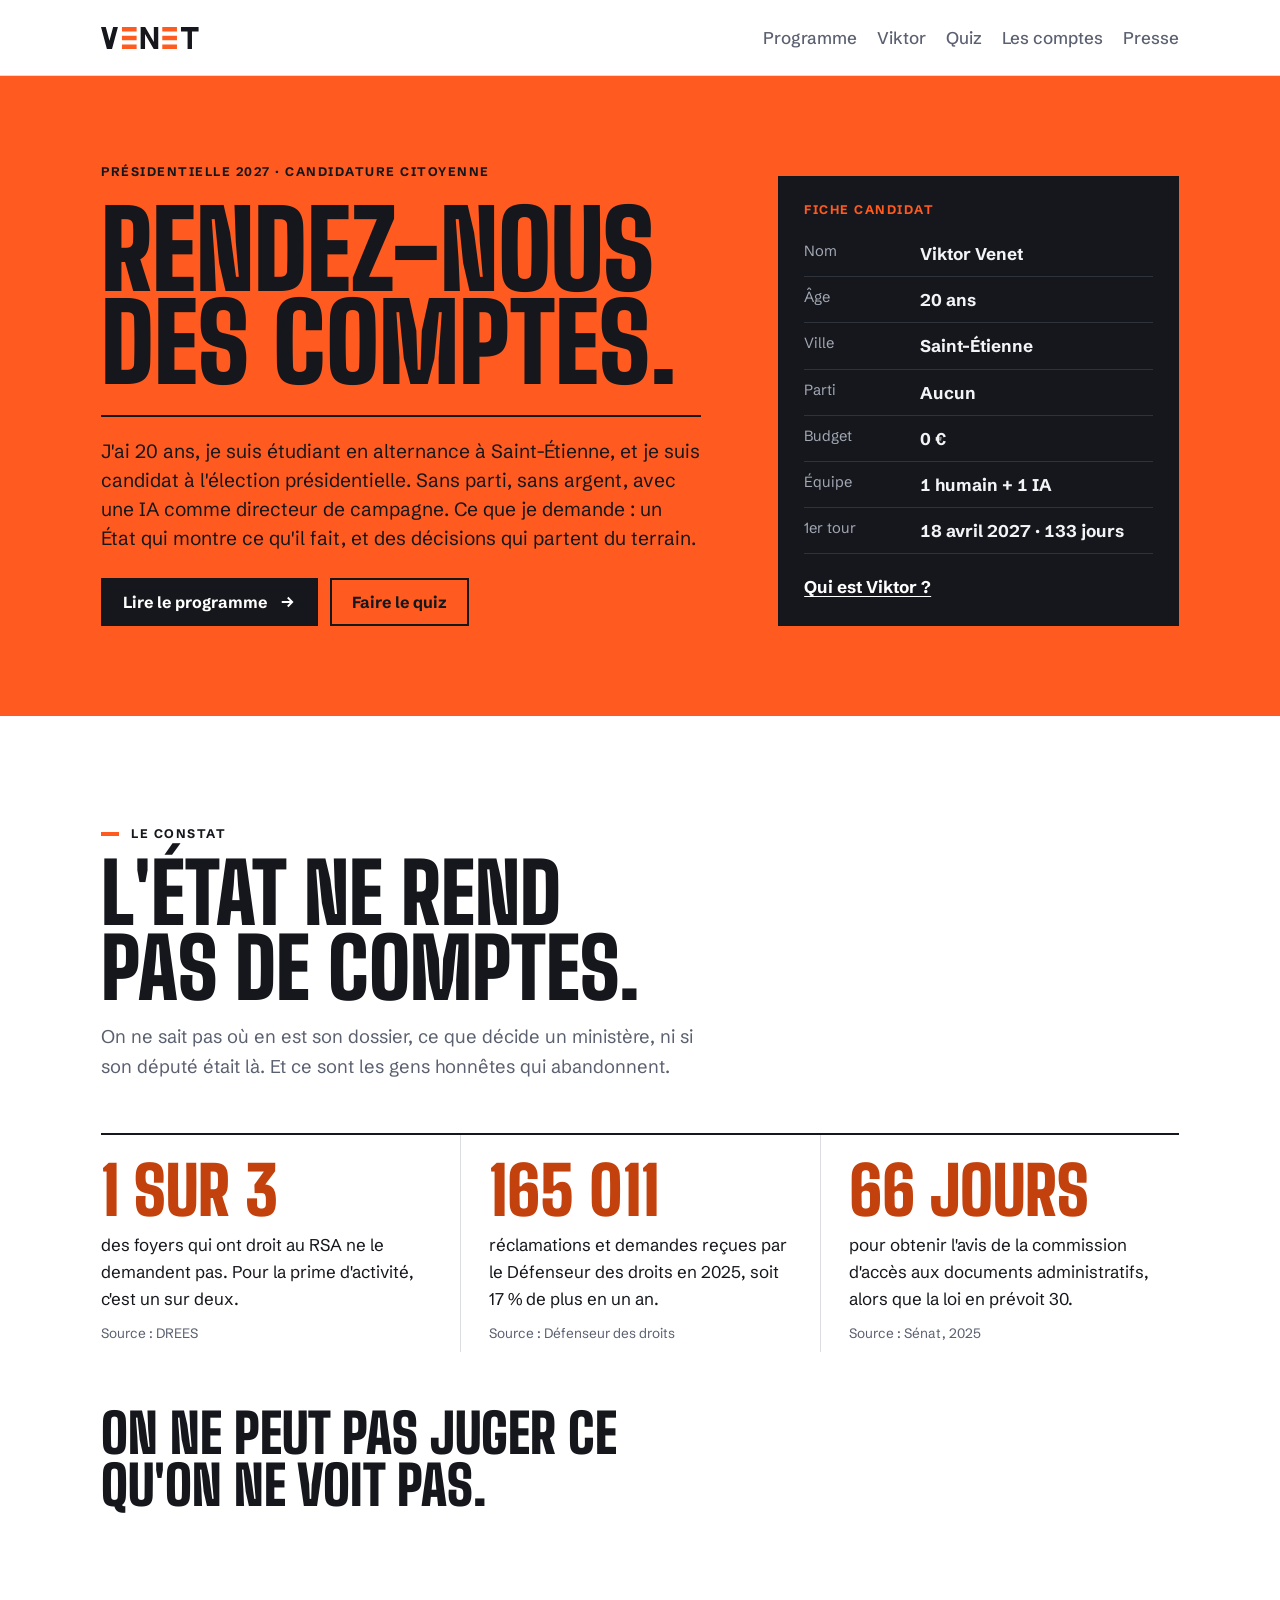
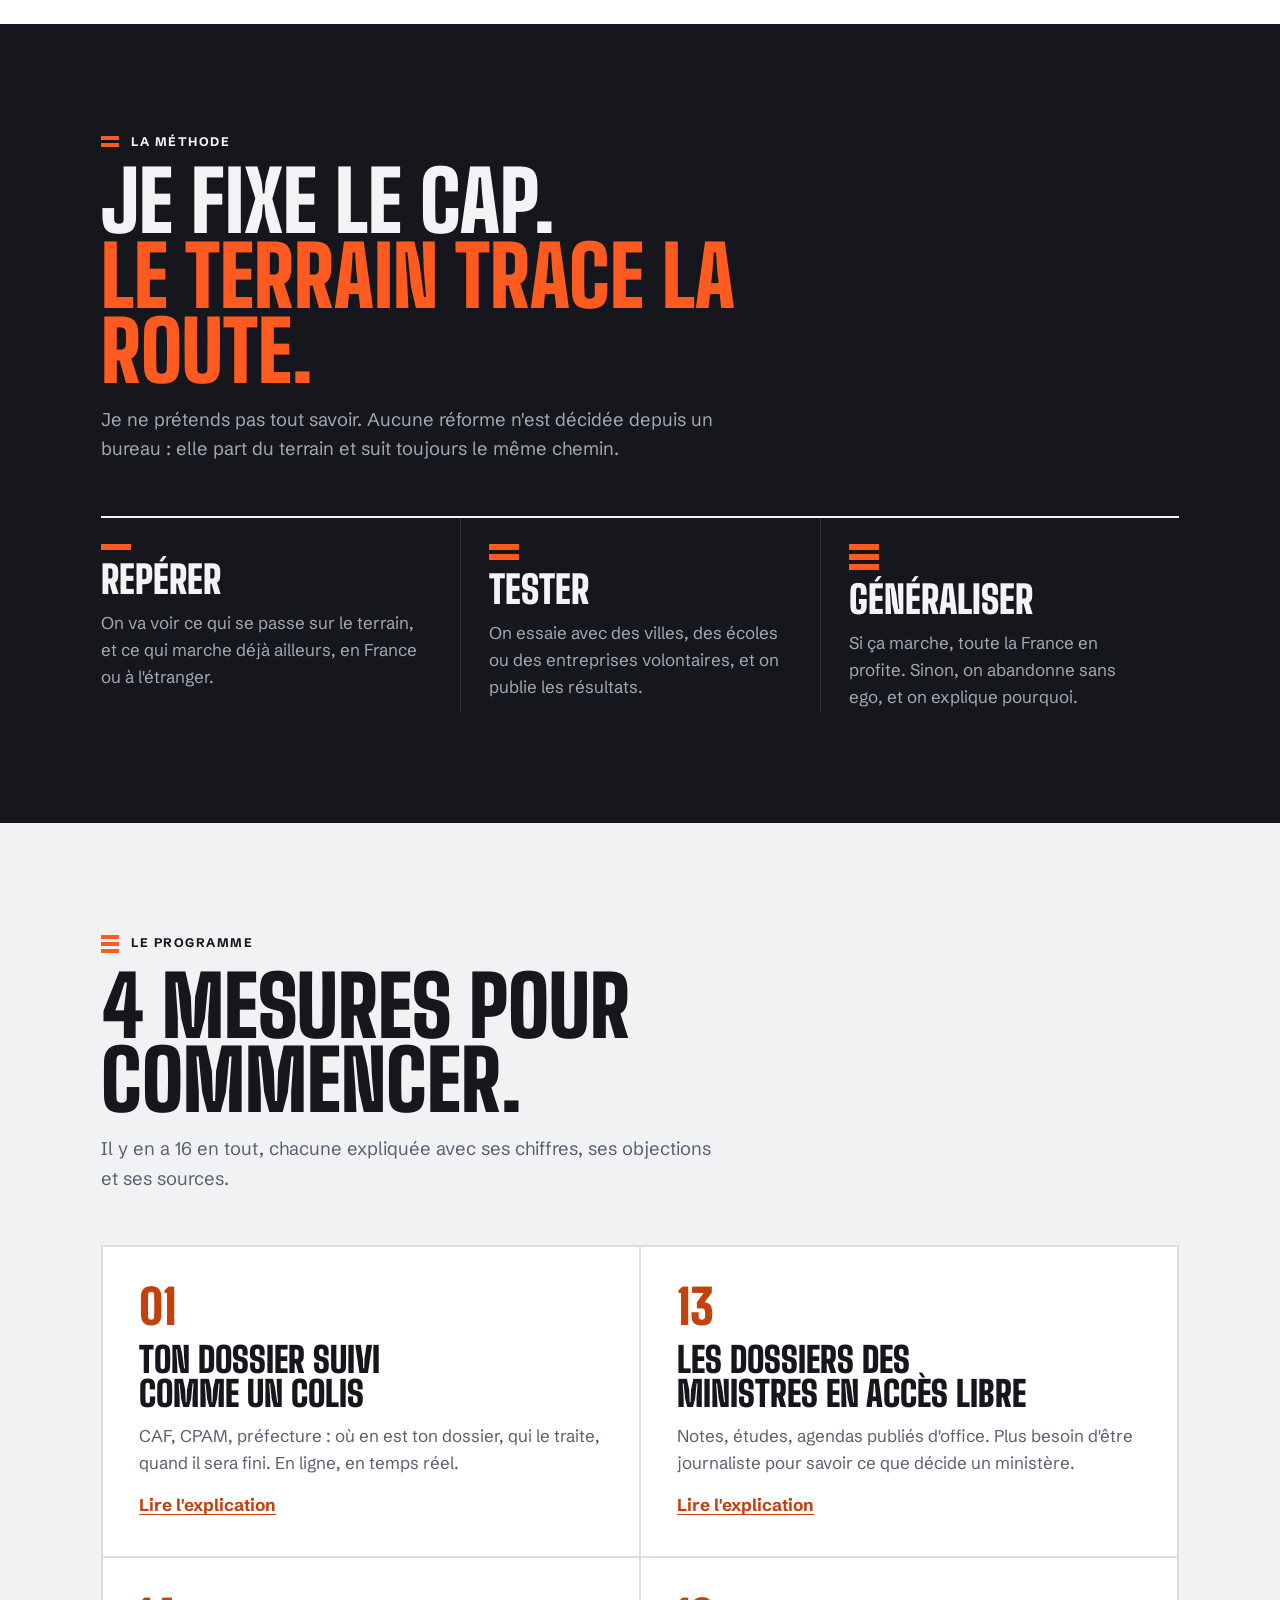
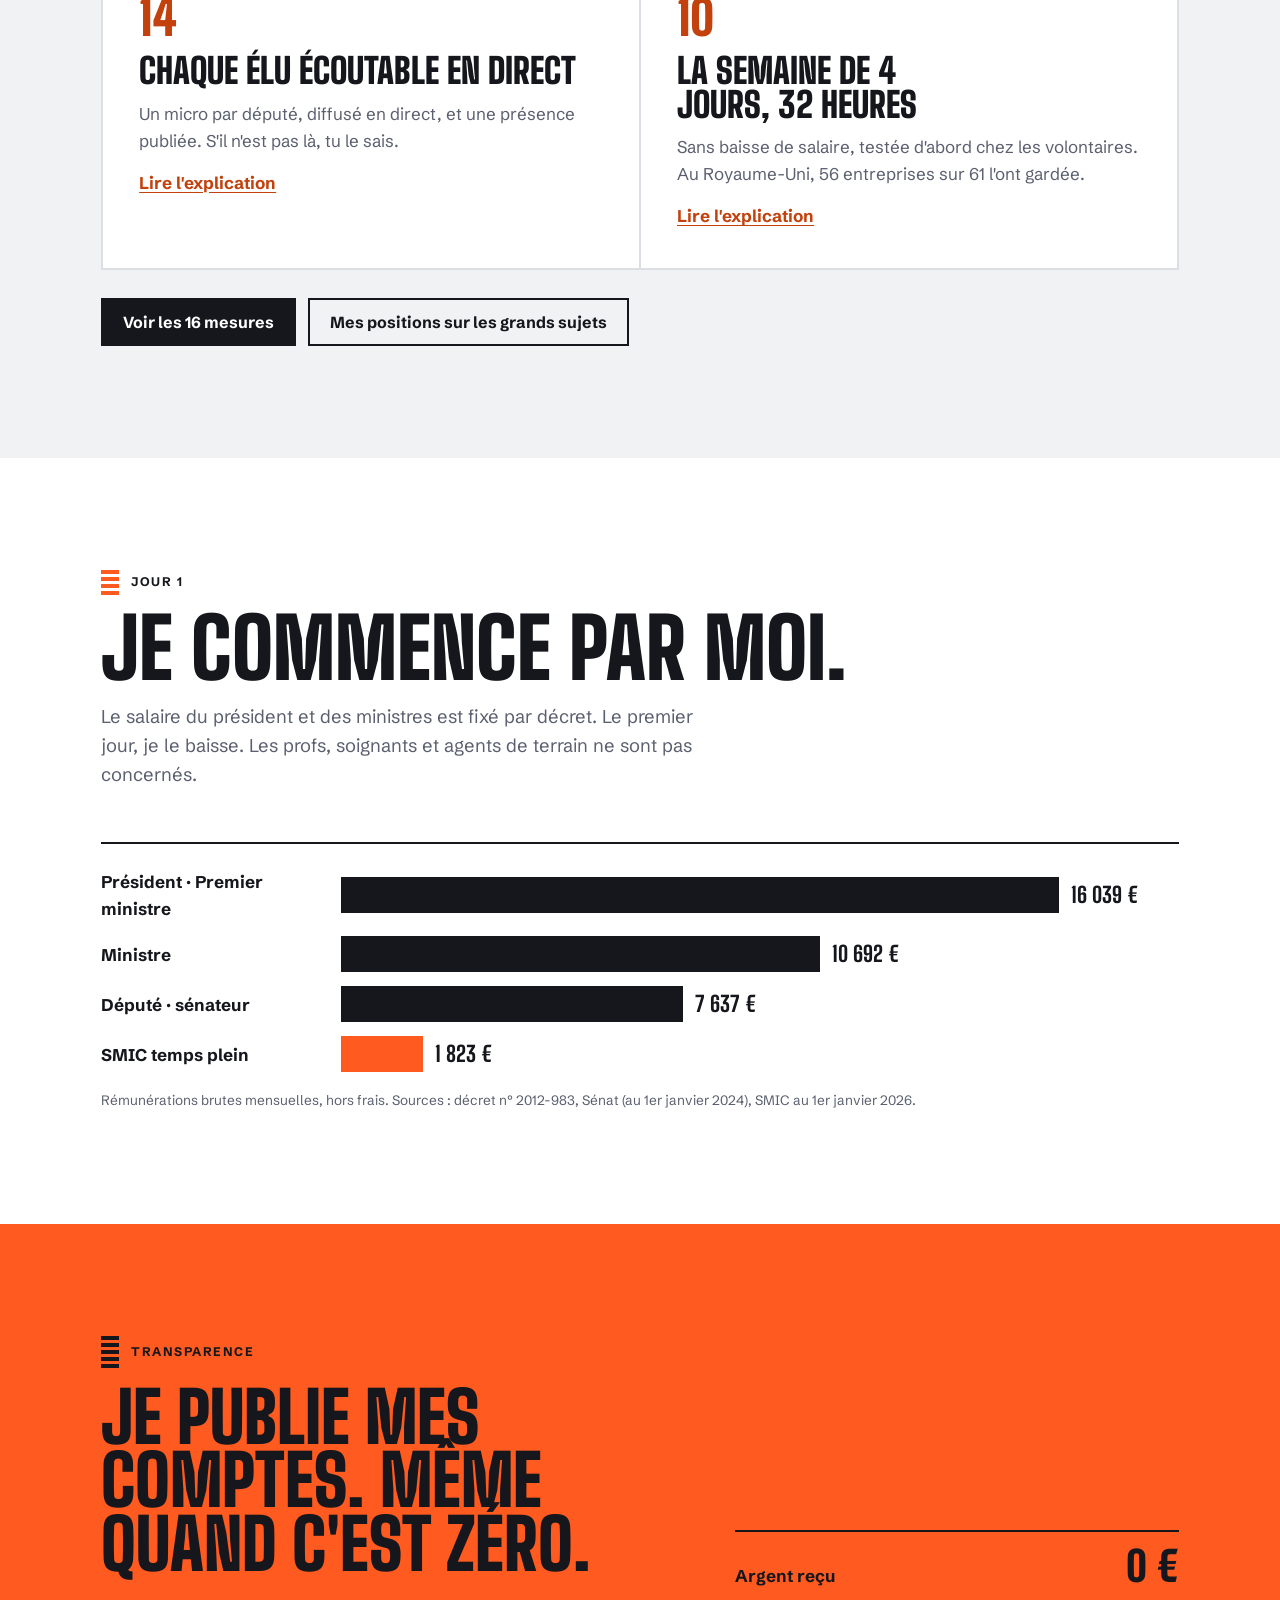
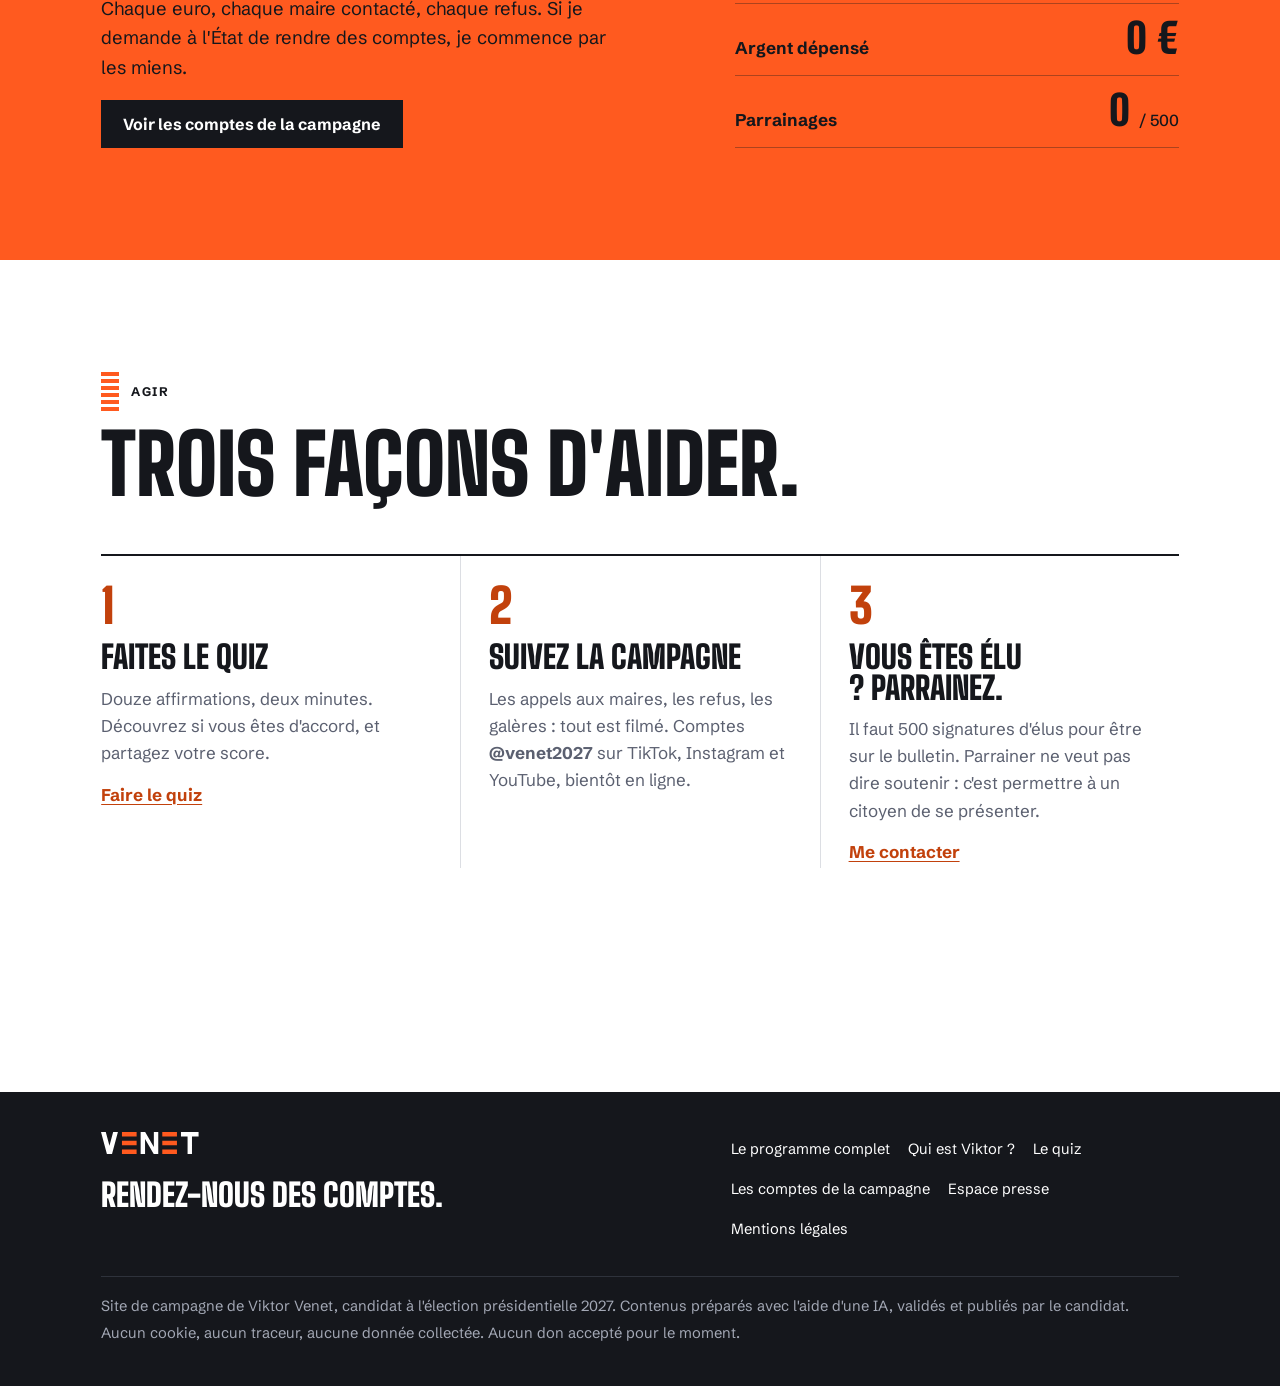
==== commit 721a6619: "Refonte de l'accueil en page d'atterrissage, page Viktor, programme avec aperçu et chiffres-clés Co-" ====
--- a/index.html
+++ b/index.html
@@ -94,92 +94,112 @@
 footer .legal { grid-column: 1 / -1; border-top: 1px solid #2e323b; padding-top: 18px; display: grid; gap: 4px; }
 @media (max-width: 860px) { footer .wrap { grid-template-columns: minmax(0, 1fr); } }
 :root { --on-orange: #15171c; }
-a { color: inherit; }
-h1, h2, h3 { font-family: var(--ff-display); font-weight: 900; text-transform: uppercase; line-height: .92; letter-spacing: .005em; text-wrap: balance; }
-.eq { display: inline-grid; gap: 3px; width: 18px; flex: none; }
-.eq i { display: block; height: 4px; background: var(--orange); }
-.label { display: inline-flex; align-items: center; gap: 10px; font: 700 .78rem/1 var(--ff-body); letter-spacing: .12em; text-transform: uppercase; }
+.label { display: inline-flex; align-items: center; gap: 12px; font: 700 .78rem/1 var(--ff-body); letter-spacing: .12em; text-transform: uppercase; }
+.bars { display: inline-grid; gap: 3px; width: 18px; flex: none; }
+.bars i { display: block; height: 4px; background: var(--orange); }
+.band { padding-block: clamp(64px, 9vw, 112px); }
+.head { display: grid; gap: 16px; max-width: 760px; margin-bottom: clamp(32px, 5vw, 52px); }
+.head h2 { font-size: clamp(2.6rem, 7vw, 5.2rem); line-height: .9; }
+.head p { color: var(--muted); font-size: 1.15rem; max-width: 56ch; }
+
+/* Bandeau d'ouverture */
 .hero { background: var(--orange); color: var(--on-orange); }
-.hero .wrap { padding-block: clamp(40px, 7vw, 88px) clamp(36px, 6vw, 72px); display: grid; gap: clamp(28px, 4vw, 44px); }
-.hero h1 { font-size: clamp(3.6rem, 13vw, 11.5rem); line-height: .84; letter-spacing: -.005em; }
-.hero-foot { display: grid; grid-template-columns: minmax(0, 1.4fr) minmax(0, 1fr); gap: 24px 48px; align-items: end; border-top: 2px solid var(--on-orange); padding-top: 22px; }
-.hero-foot p { font-size: 1.2rem; line-height: 1.5; max-width: 46ch; }
-.hero-foot strong { font-weight: 700; }
-.cta { display: flex; flex-wrap: wrap; gap: 12px; justify-content: flex-end; }
-.btn { display: inline-flex; align-items: center; gap: 10px; min-height: 50px; padding: 0 22px; font: 700 1rem var(--ff-body); text-decoration: none; border: 2px solid #15171c; transition: background-color .2s, color .2s; }
-.btn.solid { background: #15171c; color: #fff; }
-.btn.solid:hover { background: transparent; color: #15171c; }
-.btn.line { color: #15171c; }
-.btn.line:hover { background: #15171c; color: #fff; }
+.hero .label .bars i { background: var(--on-orange); }
+.hero-grid { display: grid; grid-template-columns: minmax(0, 1.55fr) minmax(0, 1fr); gap: 40px 56px; align-items: end; padding-block: clamp(44px, 7vw, 92px); }
+.hero-text { display: grid; gap: 26px; }
+.hero h1 { font-size: clamp(3.4rem, 8.4vw, 7.6rem); line-height: .86; }
+@media (max-width: 900px) { .hero h1 { font-size: clamp(3.4rem, 15vw, 7.6rem); } }
+.hero-lead { font-size: 1.2rem; line-height: 1.5; max-width: 50ch; border-top: 2px solid var(--on-orange); padding-top: 20px; }
+.cta { display: flex; flex-wrap: wrap; gap: 12px; }
+.hero .btn { border-color: #15171c; color: #15171c; }
+.hero .btn.solid { background: #15171c; color: #fff; }
+.hero .btn.solid:hover { background: transparent; color: #15171c; }
+.hero .btn.line:hover { background: #15171c; color: #fff; }
 .btn svg { width: 18px; height: 18px; }
-.stats { background: #15171c; color: #f3f4f6; }
-.stats .wrap { display: grid; grid-template-columns: repeat(3, minmax(0, 1fr)); }
-.stat { padding: 24px 24px 26px 0; }
-.stat + .stat { border-left: 1px solid #2e323b; padding-left: 24px; }
-.stat .k { font: 500 .8rem var(--ff-body); letter-spacing: .08em; text-transform: uppercase; color: #a3a8b5; }
-.stat .n { font: 900 clamp(2.6rem, 6vw, 4rem)/1 var(--ff-display); font-variant-numeric: tabular-nums; margin-top: 8px; }
-.stat .n small { font: 500 1rem var(--ff-body); color: #a3a8b5; margin-left: 6px; }
-.stat .n .o { color: var(--orange); }
-section.sec { padding-block: clamp(64px, 9vw, 112px) 0; }
-.head { display: grid; grid-template-columns: minmax(0, 1fr) minmax(0, 2fr); gap: 16px 48px; margin-bottom: 40px; align-items: end; }
-.head h2 { font-size: clamp(2.6rem, 6.5vw, 5rem); }
-.head p { color: var(--muted); font-size: 1.1rem; max-width: 54ch; margin-top: 14px; }
-.groupe { display: grid; grid-template-columns: minmax(0, 1fr) minmax(0, 2fr); gap: 12px 48px; border-top: 2px solid var(--ink); padding-block: 22px 8px; }
-.groupe h3 { font-size: 1.9rem; }
-.groupe .g { color: var(--muted); font: 500 .8rem var(--ff-body); letter-spacing: .08em; text-transform: uppercase; margin-bottom: 8px; }
-.lignes { display: grid; }
-.ligne { display: grid; grid-template-columns: 3.2rem minmax(0, 1fr); gap: 4px 16px; padding-block: 16px 18px; border-bottom: 1px solid var(--rule); }
-.ligne:last-child { border-bottom: 0; }
-.ligne .no { font: 800 1.9rem/1 var(--ff-display); font-variant-numeric: tabular-nums; color: var(--orange-text); padding-top: 2px; }
-.ligne h4 { font: 700 1.12rem/1.3 var(--ff-body); }
-.ligne p { color: var(--muted); margin-top: 4px; max-width: 62ch; }
-.modele { display: inline-block; margin-top: 10px; font: 700 .72rem/1 var(--ff-body); letter-spacing: .08em; text-transform: uppercase; background: var(--paper-2); padding: 6px 9px; }
-.etapes { display: grid; grid-template-columns: repeat(3, minmax(0, 1fr)); border-top: 2px solid var(--ink); }
-.etape { padding: 22px 24px 8px 0; display: grid; gap: 10px; align-content: start; }
-.etape + .etape { padding-left: 24px; border-left: 1px solid var(--rule); }
-.etape .n { font: 900 3.4rem/1 var(--ff-display); color: var(--orange-text); }
-.etape h3 { font-size: 2rem; }
-.etape p { color: var(--muted); }
-.positions { display: grid; grid-template-columns: repeat(2, minmax(0, 1fr)); gap: 0 48px; border-top: 2px solid var(--ink); }
-.pos { padding-block: 18px 20px; border-bottom: 1px solid var(--rule); display: grid; gap: 4px; }
-.pos .t { font: 700 .78rem var(--ff-body); letter-spacing: .1em; text-transform: uppercase; color: var(--orange-text); }
-.pos h4 { font: 700 1.12rem/1.3 var(--ff-body); }
-.pos p { color: var(--muted); }
-.chart { display: grid; gap: 14px; border-top: 2px solid var(--ink); padding-top: 24px; }
+.fiche { background: #15171c; color: #f3f4f6; padding: 26px 26px 22px; display: grid; gap: 14px; }
+.fiche-titre { font: 700 .78rem var(--ff-body); letter-spacing: .12em; text-transform: uppercase; color: var(--orange); }
+.fiche dl { margin: 0; display: grid; }
+.fiche dl div { display: grid; grid-template-columns: 6.5rem minmax(0, 1fr); gap: 12px; padding-block: 9px; border-bottom: 1px solid #2e323b; }
+.fiche dt { color: #a3a8b5; font-size: .92rem; }
+.fiche dd { margin: 0; font-weight: 700; font-variant-numeric: tabular-nums; }
+.fiche-lien { color: #fff; font-weight: 700; justify-self: start; min-height: 36px; display: inline-flex; align-items: center; }
+.fiche-lien:hover { color: var(--orange); }
+
+/* Le constat : trois chiffres */
+.constat { background: var(--paper); }
+.chiffres { display: grid; grid-template-columns: repeat(3, minmax(0, 1fr)); border-top: 2px solid var(--ink); }
+.chiffre { padding: 26px 28px 8px 0; display: grid; gap: 10px; align-content: start; }
+.chiffre + .chiffre { padding-left: 28px; border-left: 1px solid var(--rule); }
+.chiffre .big { white-space: nowrap; font: 900 clamp(3rem, 5.2vw, 4.6rem)/.9 var(--ff-display); color: var(--orange-text); text-transform: uppercase; font-variant-numeric: tabular-nums; }
+.chiffre .src, .jour1 .src { color: var(--muted); font-size: .85rem; }
+.punch { margin-top: clamp(36px, 5vw, 56px); font: 900 clamp(2rem, 4.6vw, 3.4rem)/.95 var(--ff-display); text-transform: uppercase; max-width: 22ch; }
+
+/* La méthode : bande encre */
+.methode { background: #15171c; color: #f3f4f6; }
+.methode .head p { color: #a3a8b5; }
+.methode h2 span { color: var(--orange); }
+.etapes { list-style: none; margin: 0; padding: 0; display: grid; grid-template-columns: repeat(3, minmax(0, 1fr)); border-top: 2px solid #f3f4f6; }
+.etapes li { padding: 26px 28px 0 0; display: grid; gap: 12px; align-content: start; }
+.etapes li + li { padding-left: 28px; border-left: 1px solid #2e323b; }
+.etapes .bars { width: 30px; gap: 4px; }
+.etapes .bars i { height: 6px; }
+.etapes h3 { font-size: 2.4rem; }
+.etapes p { color: #a3a8b5; }
+
+/* Mesures phares */
+.phares { background: var(--paper-2); }
+.cartes { display: grid; grid-template-columns: repeat(2, minmax(0, 1fr)); gap: 2px; background: var(--rule); border: 2px solid var(--rule); }
+.carte { background: var(--paper); padding: clamp(24px, 3.5vw, 36px); display: grid; gap: 12px; align-content: start; }
+.carte .no { font: 900 3rem/1 var(--ff-display); color: var(--orange-text); }
+.carte h3 { font-size: clamp(1.7rem, 3vw, 2.2rem); line-height: .95; }
+.carte p { color: var(--muted); }
+.carte a { font-weight: 700; justify-self: start; min-height: 32px; display: inline-flex; align-items: center; }
+.suite { display: flex; flex-wrap: wrap; gap: 12px; margin-top: 28px; }
+
+/* Jour 1 */
+.jour1 { background: var(--paper); }
+.chart { display: grid; gap: 14px; border-top: 2px solid var(--ink); padding-top: 24px; margin-bottom: 18px; }
 .barrow { display: grid; grid-template-columns: minmax(0, 14rem) minmax(0, 1fr); gap: 16px; align-items: center; }
 .barrow .who { font-weight: 700; }
 .track { display: flex; align-items: center; gap: 12px; min-width: 0; }
 .fill { height: 36px; background: var(--ink); flex: none; }
 .barrow.smic .fill { background: var(--orange); }
 .amt { font: 800 1.35rem var(--ff-display); font-variant-numeric: tabular-nums; white-space: nowrap; }
-.note { display: grid; grid-template-columns: minmax(0, 1fr) minmax(0, 1fr); gap: 16px 48px; margin-top: 28px; padding-top: 22px; border-top: 1px solid var(--rule); }
-.note .big { font: 900 clamp(2rem, 4vw, 3rem)/.95 var(--ff-display); text-transform: uppercase; }
-.note .big span { color: var(--orange-text); }
-.note p.src { color: var(--muted); font-size: .92rem; }
-.team { display: grid; grid-template-columns: repeat(2, minmax(0, 1fr)); gap: 0; border-top: 2px solid var(--ink); }
-.member { padding: 24px 32px 8px 0; display: grid; gap: 12px; align-content: start; }
-.member + .member { padding-left: 32px; border-left: 1px solid var(--rule); }
-.member .role { font: 700 .78rem var(--ff-body); letter-spacing: .1em; text-transform: uppercase; color: var(--orange-text); }
-.member h3 { font-size: clamp(2.4rem, 5vw, 3.4rem); }
-.join { display: grid; grid-template-columns: minmax(0, 1.2fr) minmax(0, 1fr); gap: 32px 48px; }
-.maires { background: var(--orange); color: var(--on-orange); padding: clamp(24px, 4vw, 40px); display: grid; gap: 14px; align-content: start; }
-.maires h3 { font-size: clamp(2.4rem, 5vw, 3.6rem); }
-.maires p { max-width: 56ch; }
-.socials { border-top: 2px solid var(--ink); }
-.social { display: flex; justify-content: space-between; gap: 16px; align-items: center; padding-block: 18px; border-bottom: 1px solid var(--rule); }
-.social strong { font-weight: 700; }
-.social span { color: var(--muted); }
-@media (max-width: 860px) {
-  .hero-foot, .head, .groupe, .note, .join, footer .wrap { grid-template-columns: minmax(0, 1fr); }
-  .cta { justify-content: flex-start; }
-  .etapes, .team, .positions { grid-template-columns: minmax(0, 1fr); }
-  .etape + .etape, .member + .member { padding-left: 0; border-left: 0; border-top: 1px solid var(--rule); }
-  .member { padding-right: 0; }
+
+/* Les comptes : bande orange */
+.comptes { background: var(--orange); color: var(--on-orange); }
+.comptes .bars i { background: var(--on-orange); }
+.comptes-grid { display: grid; grid-template-columns: minmax(0, 1.3fr) minmax(0, 1fr); gap: 32px 56px; align-items: end; }
+.comptes-grid > div { display: grid; gap: 18px; justify-items: start; }
+.comptes h2 { font-size: clamp(2.4rem, 6vw, 4.4rem); line-height: .9; }
+.comptes p { font-size: 1.15rem; max-width: 46ch; }
+.comptes .btn { border-color: #15171c; background: #15171c; color: #fff; }
+.comptes .btn:hover { background: transparent; color: #15171c; }
+.mini { margin: 0; display: grid; border-top: 2px solid #15171c; }
+.mini div { display: flex; justify-content: space-between; align-items: baseline; gap: 16px; padding-block: 14px; border-bottom: 1px solid rgba(21, 23, 28, .35); }
+.mini dt { font-weight: 700; }
+.mini dd { margin: 0; font: 900 2.6rem/1 var(--ff-display); font-variant-numeric: tabular-nums; }
+.mini small { font: 500 1rem var(--ff-body); }
+
+/* Agir */
+.agir { background: var(--paper); }
+.actions { display: grid; grid-template-columns: repeat(3, minmax(0, 1fr)); border-top: 2px solid var(--ink); }
+.action { padding: 26px 28px 0 0; display: grid; gap: 12px; align-content: start; }
+.action + .action { padding-left: 28px; border-left: 1px solid var(--rule); }
+.action .no { font: 900 3rem/1 var(--ff-display); color: var(--orange-text); }
+.action h3 { font-size: 2rem; line-height: .95; }
+.action p { color: var(--muted); }
+.action a { font-weight: 700; justify-self: start; min-height: 32px; display: inline-flex; align-items: center; }
+
+@media (max-width: 900px) {
+  .hero-grid, .comptes-grid { grid-template-columns: minmax(0, 1fr); }
+  .chiffres, .etapes, .actions { grid-template-columns: minmax(0, 1fr); }
+  .chiffre + .chiffre, .etapes li + li, .action + .action { padding-left: 0; border-left: 0; border-top: 1px solid var(--rule); }
+  .etapes li + li { border-top-color: #2e323b; }
+  .chiffre, .etapes li, .action { padding-right: 0; padding-bottom: 22px; }
+  .cartes { grid-template-columns: minmax(0, 1fr); }
 }
 @media (max-width: 600px) {
-  .stats .wrap { grid-template-columns: minmax(0, 1fr); }
-  .stat, .stat + .stat { padding: 16px 0; border-left: 0; }
-  .stat + .stat { border-top: 1px solid #2e323b; }
   .barrow { grid-template-columns: minmax(0, 1fr); gap: 6px; }
   .fill { height: 26px; }
 }
@@ -193,218 +213,135 @@
 <a class="skip" href="#contenu">Aller au contenu</a>
 <header class="top"><div class="wrap">
   <a class="logo" href="index.html" aria-label="Venet 2027, accueil"><svg viewBox="24 68 532.3 120" aria-hidden="true"><path class="l" d="M24 68 L50 68 L70.15 143.2 L90.3 68 L116.3 68 L84.15 188 L56.15 188 Z M240.3 68 L264.96 68 L312.3 150 L312.3 68 L336.3 68 L336.3 188 L311.64 188 L264.3 106 L264.3 188 L240.3 188 Z M460.3 68 L556.3 68 L556.3 92 L520.3 92 L520.3 188 L496.3 188 L496.3 92 L460.3 92 Z"/><path class="b" d="M138.3 68 L218.3 68 L218.3 92 L138.3 92 Z M138.3 116 L218.3 116 L218.3 140 L138.3 140 Z M138.3 164 L218.3 164 L218.3 188 L138.3 188 Z M358.3 68 L438.3 68 L438.3 92 L358.3 92 Z M358.3 116 L438.3 116 L438.3 140 L358.3 140 Z M358.3 164 L438.3 164 L438.3 188 L358.3 188 Z"/></svg></a>
-  <nav aria-label="Navigation principale"><a href="index.html" aria-current=page>Accueil</a><a href="programme.html">Programme</a><a href="quiz.html">Quiz</a><a href="comptes.html">Les comptes</a><a href="presse.html">Presse</a></nav>
+  <nav aria-label="Navigation principale"><a href="programme.html">Programme</a><a href="viktor.html">Viktor</a><a href="quiz.html">Quiz</a><a href="comptes.html">Les comptes</a><a href="presse.html">Presse</a></nav>
 </div></header>
 <main id="contenu">
 
 <section class="hero">
-    <div class="wrap">
+  <div class="wrap hero-grid">
+    <div class="hero-text">
       <span class="label">Présidentielle 2027 · candidature citoyenne</span>
       <h1>Rendez-nous<br>des comptes.</h1>
-      <div class="hero-foot">
-        <p><strong>Viktor Venet</strong>, 20 ans, étudiant en alternance à Saint-Étienne, candidat sans parti à l'élection présidentielle. Pas d'argent, pas d'appareil, une IA comme directeur de campagne. Une exigence : des services publics qui répondent, un pouvoir qui montre ses dossiers, et des décisions qui partent du terrain.</p>
-        <div class="cta">
-          <a class="btn solid" href="#programme">Lire les 16 mesures
-            <svg viewBox="0 0 24 24" fill="none" stroke="currentColor" stroke-width="2.4" aria-hidden="true"><path d="M5 12h14M13 6l6 6-6 6"/></svg></a>
-          <a class="btn line" href="programme.html">Le programme expliqué</a>
-        </div>
+      <p class="hero-lead">J'ai 20 ans, je suis étudiant en alternance à Saint-Étienne, et je suis candidat à l'élection présidentielle. Sans parti, sans argent, avec une IA comme directeur de campagne. Ce que je demande : un État qui montre ce qu'il fait, et des décisions qui partent du terrain.</p>
+      <div class="cta">
+        <a class="btn solid" href="programme.html">Lire le programme
+          <svg viewBox="0 0 24 24" fill="none" stroke="currentColor" stroke-width="2.4" aria-hidden="true"><path d="M5 12h14M13 6l6 6-6 6"/></svg></a>
+        <a class="btn line" href="quiz.html">Faire le quiz</a>
       </div>
     </div>
-  </section>
-
-  <div class="stats" role="list" aria-label="La campagne en chiffres">
-    <div class="wrap">
-      <div class="stat" role="listitem"><p class="k">Avant le 1er tour · 18 avril 2027</p><p class="n"><span id="jours">185</span><small>jours</small></p></div>
-      <div class="stat" role="listitem"><p class="k">Parrainages d'élus</p><p class="n"><span class="o">0</span><small>/ 500</small></p></div>
-      <div class="stat" role="listitem"><p class="k">Budget de campagne · <a href="comptes.html" style="color:inherit">voir les comptes</a></p><p class="n">0<small>€</small></p></div>
-    </div>
-  </div>
-
-  <section class="sec" id="programme">
-    <div class="wrap">
-      <div class="head">
-        <span class="label"><span class="eq" aria-hidden="true"><i></i><i></i><i></i></span>Le programme</span>
-        <div>
-          <h2>16 mesures de bon sens</h2>
-          <p>Des choses simples, rapides à tester, et souvent déjà en place quelque part. Chaque mesure est expliquée en détail, avec les chiffres, les objections et les sources, dans <a href="programme.html" style="color:var(--orange-text);font-weight:700">le programme complet</a>.</p>
-        </div>
-      </div>
-
-      <div class="groupe">
-        <div><p class="g">Bloc A</p><h3>Des services publics qui répondent</h3></div>
-        <div class="lignes">
-          <article class="ligne"><span class="no">01</span><div><h4>Ton dossier suivi comme un colis</h4><p>CAF, CPAM, France Travail, préfectures : où en est ton dossier, qui le traite, quand il sera fini. En ligne, en temps réel.</p><a class="more" href="programme.html#mesure-1-ton-dossier-suivi-comme-un-colis">Lire l'explication complète</a></div></article>
-          <article class="ligne"><span class="no">02</span><div><h4>Les délais réels publiés chaque mois</h4><p>Chaque organisme affiche ses vrais délais, département par département.</p><a class="more" href="programme.html#mesure-2-les-delais-reels-publies-chaque-mois">Lire l'explication complète</a></div></article>
-          <article class="ligne"><span class="no">03</span><div><h4>Le droit à un humain</h4><p>Un numéro joignable, ou un rappel garanti sous 48 h par quelqu'un qui a ton dossier sous les yeux.</p><a class="more" href="programme.html#mesure-3-le-droit-a-un-humain">Lire l'explication complète</a></div></article>
-        </div>
-      </div>
-
-      <div class="groupe">
-        <div><p class="g">Bloc B</p><h3>Le terrain aux commandes</h3></div>
-        <div class="lignes">
-          <article class="ligne"><span class="no">04</span><div><h4>Des ministres qui connaissent le métier</h4><p>Une ancienne enseignante à l'Éducation, un soignant à la Santé, un agriculteur à l'Agriculture.</p><a class="more" href="programme.html#mesure-4-des-ministres-qui-connaissent-le-metier">Lire l'explication complète</a></div></article>
-          <article class="ligne"><span class="no">05</span><div><h4>Une audition publique avant chaque nomination</h4><p>Chaque futur ministre s'explique en direct devant des professionnels de son secteur.</p><a class="more" href="programme.html#mesure-5-une-audition-publique-avant-chaque-nomination">Lire l'explication complète</a></div></article>
-          <article class="ligne"><span class="no">06</span><div><h4>Des conseils de praticiens</h4><p>Des professionnels tirés au sort rendent un avis public avant chaque grande réforme.</p><a class="more" href="programme.html#mesure-6-des-conseils-de-praticiens">Lire l'explication complète</a></div></article>
-        </div>
-      </div>
-
-      <div class="groupe">
-        <div><p class="g">Bloc C</p><h3>S'inspirer de ce qui marche ailleurs</h3></div>
-        <div class="lignes">
-          <article class="ligne"><span class="no">07</span><div><h4>Une cellule « ça marche ailleurs »</h4><p>Chaque mois, une mesure étrangère qui a fait ses preuves, proposée pour la France.</p><a class="more" href="programme.html#mesure-7-une-cellule-ca-marche-ailleurs">Lire l'explication complète</a></div></article>
-          <article class="ligne"><span class="no">08</span><div><h4>Des journées d'école moins longues</h4><p>Nos élèves ont plus d'heures de cours que la moyenne de l'OCDE, tassées sur moins de semaines. On étale l'année pour alléger les journées.</p><span class="modele">Modèle : Allemagne</span><a class="more" href="programme.html#mesure-8-des-journees-d-ecole-moins-longues">Lire l'explication complète</a></div></article>
-          <article class="ligne"><span class="no">09</span><div><h4>Des classes plus petites</h4><p>Une norme nationale : au maximum 15 élèves par enseignant en début de primaire, 20 ensuite.</p><span class="modele">Modèle : Norvège</span><a class="more" href="programme.html#mesure-9-des-classes-plus-petites">Lire l'explication complète</a></div></article>
-        </div>
-      </div>
-
-      <div class="groupe">
-        <div><p class="g">Bloc D</p><h3>Travailler mieux, pas plus longtemps</h3></div>
-        <div class="lignes">
-          <article class="ligne"><span class="no">10</span><div><h4>La semaine de 4 jours, 32 heures</h4><p>Sans baisse de salaire. D'abord par accords d'entreprise volontaires, puis on généralise ce qui marche.</p><span class="modele">Modèle : Islande</span><a class="more" href="programme.html#mesure-10-la-semaine-de-4-jours-32-heures">Lire l'explication complète</a></div></article>
-          <article class="ligne"><span class="no">11</span><div><h4>Juger le travail au résultat</h4><p>Là où c'est possible, on évalue les objectifs atteints, pas les heures passées assis. Salaire et protections inchangés.</p><a class="more" href="programme.html#mesure-11-juger-le-travail-au-resultat">Lire l'explication complète</a></div></article>
-        </div>
-      </div>
-
-      <div class="groupe">
-        <div><p class="g">Bloc E</p><h3>Un pouvoir qui rend des comptes</h3></div>
-        <div class="lignes">
-          <article class="ligne"><span class="no">12</span><div><h4>Jour 1 : je commence par moi</h4><p>Un décret le premier jour pour baisser le salaire du président et des ministres. Un audit public des avantages au sommet de l'État. Un projet de loi pour les indemnités des parlementaires.</p><a class="more" href="programme.html#mesure-12-jour-1-je-commence-par-moi">Lire l'explication complète</a></div></article>
-          <article class="ligne"><span class="no">13</span><div><h4>Les dossiers des ministres en accès libre</h4><p>Notes, études, agendas : publiés par défaut et consultables par tous, sans demande ni recours.</p><span class="modele">Modèle : Suède</span><a class="more" href="programme.html#mesure-13-les-dossiers-des-ministres-en-acces-libre">Lire l'explication complète</a></div></article>
-          <article class="ligne"><span class="no">14</span><div><h4>Chaque élu écoutable en direct</h4><p>Un poste avec micro pour chaque député et sénateur, diffusé en direct. La présence est publiée, et une absence devient un choix visible.</p><a class="more" href="programme.html#mesure-14-chaque-elu-ecoutable-en-direct-et-sa-presence-publ">Lire l'explication complète</a></div></article>
-        </div>
-      </div>
-
-      <div class="groupe">
-        <div><p class="g">Bloc F</p><h3>Fiers de ce qui marche</h3></div>
-        <div class="lignes">
-          <article class="ligne"><span class="no">15</span><div><h4>Des villes qui vivent aussi la nuit</h4><p>Commerces ouverts en soirée et la nuit dans les villes volontaires, avec des salariés volontaires et un salaire majoré. Un maire de la nuit et des transports nocturnes testés en même temps.</p><span class="modele">Modèle : Amsterdam</span><a class="more" href="programme.html#mesure-15-des-villes-qui-vivent-aussi-la-nuit">Lire l'explication complète</a></div></article>
-          <article class="ligne"><span class="no">16</span><div><h4>Le nucléaire, une fierté française</h4><p>Environ 68 % de notre électricité en 2025 et un record d'exportations. On prolonge le parc, on construit, on forme en alternance, et le coût de chaque chantier est publié chaque mois.</p><a class="more" href="programme.html#mesure-16-le-nucleaire-une-fierte-francaise">Lire l'explication complète</a></div></article>
-        </div>
-      </div>
-    </div>
-  </section>
-
-  <section class="sec" id="methode">
-    <div class="wrap">
-      <div class="head">
-        <span class="label"><span class="eq" aria-hidden="true"><i></i><i></i><i></i></span>La méthode</span>
-        <div>
-          <h2>Repérer. Tester. Généraliser.</h2>
-          <p>On ne décide pas depuis un bureau. Chaque idée suit le même chemin, dans cet ordre.</p>
-        </div>
-      </div>
-      <div class="etapes">
-        <div class="etape"><span class="n">1</span><h3>Repérer</h3><p>On va sur le terrain et on regarde ce qui fonctionne, en France comme ailleurs, chiffres à l'appui.</p></div>
-        <div class="etape"><span class="n">2</span><h3>Tester</h3><p>On l'essaie dans quelques villes, écoles ou entreprises volontaires, puis on publie les résultats.</p></div>
-        <div class="etape"><span class="n">3</span><h3>Généraliser</h3><p>Si ça marche, on l'étend à toute la France. Sinon, on l'abandonne sans ego.</p></div>
-      </div>
-    </div>
-  </section>
-
-  <section class="sec" id="positions">
-    <div class="wrap">
-      <div class="head">
-        <span class="label"><span class="eq" aria-hidden="true"><i></i><i></i><i></i></span>Les positions</span>
-        <div>
-          <h2>Je fixe le cap. Le terrain trace la route.</h2>
-          <p>Je ne prétends pas tout savoir. Sur chaque grand sujet, je donne une direction claire. Les détails seront fixés avec ceux qui font le métier, puis testés.</p>
-        </div>
-      </div>
-      <div class="positions">
-        <div class="pos"><span class="t">Immigration</span><h4>Appliquer les règles, intégrer par le travail</h4><p>Les vrais chiffres publiés, des procédures rapides, la langue et le travail dès l'arrivée.</p></div>
-        <div class="pos"><span class="t">Sécurité et justice</span><h4>Des sanctions rapides et certaines</h4><p>Plutôt que des peines plus lourdes. La réinsertion contre la récidive. Des caméras-piétons et des statistiques publiées.</p></div>
-        <div class="pos"><span class="t">Europe</span><h4>Plus d'Europe là où elle marche</h4><p>Énergie, défense, recherche. Moins de normes inutiles. Les votes de la France au Conseil européen rendus publics.</p></div>
-        <div class="pos"><span class="t">Impôts</span><h4>Dépenser mieux avant de toucher aux taux</h4><p>Chaque euro public traçable en ligne, et la lutte contre la fraude en priorité.</p></div>
-        <div class="pos"><span class="t">Retraites</span><h4>Pas de chamboulement, plus de liberté</h4><p>Des comptes publiés, la pénibilité prise en compte, un âge de départ plus libre.</p></div>
-        <div class="pos"><span class="t">Démocratie</span><h4>Un référendum d'initiative citoyenne encadré</h4><p>Un seuil de signatures élevé, comme en Suisse, et un test d'abord au niveau local.</p></div>
-        <div class="pos"><span class="t">Défense</span><h4>Aux côtés de l'Ukraine</h4><p>Une défense européenne commune, et une industrie de défense française qui forme et embauche.</p></div>
-        <div class="pos"><span class="t">Énergie</span><h4>Pro-nucléaire, renouvelables en complément</h4><p>Une électricité décarbonée, produite en France, à la demande.</p></div>
-      </div>
-    </div>
-  </section>
-
-  <section class="sec" id="quiz">
-    <div class="wrap">
-      <div class="maires" style="display:grid;grid-template-columns:minmax(0,1fr) auto;gap:20px 40px;align-items:end">
-        <div style="display:grid;gap:12px"><span class="label">Le quiz · 2 minutes</span><h3>Êtes-vous d'accord avec moi ?</h3><p>Douze affirmations tirées du programme. Votre score, et les arguments derrière chaque mesure. Aucune réponse enregistrée.</p></div>
-        <a class="btn solid" href="quiz.html">Faire le quiz</a>
-      </div>
-    </div>
-  </section>
-
-  <section class="sec" id="jour1">
-    <div class="wrap">
-      <div class="head">
-        <span class="label"><span class="eq" aria-hidden="true"><i></i><i></i><i></i></span>Jour 1</span>
-        <div>
-          <h2>Combien gagne le sommet de l'État ?</h2>
-          <p>Rémunérations brutes mensuelles, hors frais et avantages. Les profs, soignants et agents de terrain ne sont pas concernés par la baisse.</p>
-        </div>
-      </div>
-      <div class="chart" role="img" aria-label="Président et Premier ministre : 16 039 euros. Ministre : 10 692 euros. Député ou sénateur : 7 637 euros. SMIC : 1 823 euros brut par mois.">
-        <div class="barrow"><span class="who">Président · Premier ministre</span><div class="track"><span class="fill" style="width:calc((100% - 7.5rem) * 1)"></span><span class="amt">16 039 €</span></div></div>
-        <div class="barrow"><span class="who">Ministre</span><div class="track"><span class="fill" style="width:calc((100% - 7.5rem) * .6666)"></span><span class="amt">10 692 €</span></div></div>
-        <div class="barrow"><span class="who">Député · sénateur</span><div class="track"><span class="fill" style="width:calc((100% - 7.5rem) * .4762)"></span><span class="amt">7 637 €</span></div></div>
-        <div class="barrow smic"><span class="who">SMIC temps plein</span><div class="track"><span class="fill" style="width:calc((100% - 7.5rem) * .1137)"></span><span class="amt">1 823 €</span></div></div>
-      </div>
-      <div class="note">
-        <p class="big">Le jour 1, je baisse le mien. <span>Par décret.</span></p>
-        <p class="src">Le salaire du président et des ministres est fixé par décret (n° 2012-983) : il peut être baissé dès le premier jour. Pour les parlementaires, il faut une loi organique votée par le Parlement. Sources : décret n° 2012-983, Sénat (indemnité au 1er janvier 2024, hors frais de mandat), SMIC au 1er janvier 2026 (info.gouv.fr).</p>
-      </div>
-    </div>
-  </section>
-
-  <section class="sec" id="equipe">
-    <div class="wrap">
-      <div class="head">
-        <span class="label"><span class="eq" aria-hidden="true"><i></i><i></i><i></i></span>L'équipe</span>
-        <div>
-          <h2>Toute l'équipe tient sur une ligne</h2>
-          <p>Les autres candidats ont des conseillers payés par des partis. Ici, tout est sur la table.</p>
-        </div>
-      </div>
-      <div class="team">
-        <div class="member">
-          <span class="role">Le candidat</span>
-          <h3>Viktor Venet</h3>
-          <p>20 ans, étudiant en alternance à Saint-Étienne. Il en a marre d'attendre la CAF, de voir des ministres qui n'ont jamais travaillé dans leur domaine, et des réformes décidées loin du terrain.</p>
-          <p>Il décide, valide chaque idée et publie lui-même chaque contenu.</p>
-        </div>
-        <div class="member">
-          <span class="role">Le directeur de campagne</span>
-          <h3>Une IA</h3>
-          <p>Elle prépare les textes, vérifie et source les chiffres, organise le planning.</p>
-          <p>Elle ne décide de rien et ne publie rien seule. Chaque contenu préparé avec elle est signalé.</p>
-        </div>
-      </div>
-    </div>
-  </section>
-
-  <section class="sec" id="rejoindre">
-    <div class="wrap">
-      <div class="head">
-        <span class="label"><span class="eq" aria-hidden="true"><i></i><i></i><i></i></span>Rejoindre</span>
-        <div>
-          <h2>Suivre la campagne en direct</h2>
-          <p>Les appels aux maires, les refus, les galères, les petites victoires : tout est filmé.</p>
-        </div>
-      </div>
-      <div class="join">
-        <div class="maires">
-          <span class="label">Élus</span>
-          <h3>Vous êtes maire ? Parrainez.</h3>
-          <p>Pour être sur le bulletin, il faut 500 parrainages d'élus venant d'au moins 30 départements. Parrainer ne veut pas dire soutenir : c'est permettre à un citoyen de se présenter.</p>
-        </div>
-        <div class="socials">
-          <div class="social"><strong>TikTok</strong><span>@venet2027 · bientôt</span></div>
-          <div class="social"><strong>Instagram</strong><span>@venet2027 · bientôt</span></div>
-          <div class="social"><strong>YouTube</strong><span>@venet2027 · bientôt</span></div>
-          <div class="social"><strong>Contact</strong><span>adresse à venir</span></div>
-          <div class="social"><strong>Journalistes</strong><span><a href="presse.html" style="color:inherit">Espace presse</a></span></div>
-        </div>
-      </div>
-    </div>
-  </section>
+    <aside class="fiche" aria-label="Fiche du candidat">
+      <p class="fiche-titre">Fiche candidat</p>
+      <dl>
+        <div><dt>Nom</dt><dd>Viktor Venet</dd></div>
+        <div><dt>Âge</dt><dd>20 ans</dd></div>
+        <div><dt>Ville</dt><dd>Saint-Étienne</dd></div>
+        <div><dt>Parti</dt><dd>Aucun</dd></div>
+        <div><dt>Budget</dt><dd>0 €</dd></div>
+        <div><dt>Équipe</dt><dd>1 humain + 1 IA</dd></div>
+        <div><dt>1er tour</dt><dd>18 avril 2027 · <span id="jours">185</span> jours</dd></div>
+      </dl>
+      <a class="fiche-lien" href="viktor.html">Qui est Viktor ?</a>
+    </aside>
+  </div>
+</section>
+
+<section class="band constat" aria-labelledby="t-constat">
+  <div class="wrap">
+    <div class="head">
+      <span class="label"><span class="bars" aria-hidden="true"><i></i></span>Le constat</span>
+      <h2 id="t-constat">L'État ne rend pas de comptes.</h2>
+      <p>On ne sait pas où en est son dossier, ce que décide un ministère, ni si son député était là. Et ce sont les gens honnêtes qui abandonnent.</p>
+    </div>
+    <div class="chiffres">
+      <div class="chiffre"><p class="big">1 sur 3</p><p>des foyers qui ont droit au RSA ne le demandent pas. Pour la prime d'activité, c'est un sur deux.</p><p class="src">Source : DREES</p></div>
+      <div class="chiffre"><p class="big">165 011</p><p>réclamations et demandes reçues par le Défenseur des droits en 2025, soit 17 % de plus en un an.</p><p class="src">Source : Défenseur des droits</p></div>
+      <div class="chiffre"><p class="big">66 jours</p><p>pour obtenir l'avis de la commission d'accès aux documents administratifs, alors que la loi en prévoit 30.</p><p class="src">Source : Sénat, 2025</p></div>
+    </div>
+    <p class="punch">On ne peut pas juger ce qu'on ne voit pas.</p>
+  </div>
+</section>
+
+<section class="band methode" aria-labelledby="t-methode">
+  <div class="wrap">
+    <div class="head">
+      <span class="label"><span class="bars" aria-hidden="true"><i></i><i></i></span>La méthode</span>
+      <h2 id="t-methode">Je fixe le cap.<br><span>Le terrain trace la route.</span></h2>
+      <p>Je ne prétends pas tout savoir. Aucune réforme n'est décidée depuis un bureau : elle part du terrain et suit toujours le même chemin.</p>
+    </div>
+    <ol class="etapes">
+      <li><span class="bars" aria-hidden="true"><i></i></span><h3>Repérer</h3><p>On va voir ce qui se passe sur le terrain, et ce qui marche déjà ailleurs, en France ou à l'étranger.</p></li>
+      <li><span class="bars" aria-hidden="true"><i></i><i></i></span><h3>Tester</h3><p>On essaie avec des villes, des écoles ou des entreprises volontaires, et on publie les résultats.</p></li>
+      <li><span class="bars" aria-hidden="true"><i></i><i></i><i></i></span><h3>Généraliser</h3><p>Si ça marche, toute la France en profite. Sinon, on abandonne sans ego, et on explique pourquoi.</p></li>
+    </ol>
+  </div>
+</section>
+
+<section class="band phares" aria-labelledby="t-phares">
+  <div class="wrap">
+    <div class="head">
+      <span class="label"><span class="bars" aria-hidden="true"><i></i><i></i><i></i></span>Le programme</span>
+      <h2 id="t-phares">4 mesures pour commencer.</h2>
+      <p>Il y en a 16 en tout, chacune expliquée avec ses chiffres, ses objections et ses sources.</p>
+    </div>
+    <div class="cartes">
+      <article class="carte"><span class="no">01</span><h3>Ton dossier suivi comme un colis</h3><p>CAF, CPAM, préfecture : où en est ton dossier, qui le traite, quand il sera fini. En ligne, en temps réel.</p><a href="programme.html#mesure-1-ton-dossier-suivi-comme-un-colis">Lire l'explication</a></article>
+      <article class="carte"><span class="no">13</span><h3>Les dossiers des ministres en accès libre</h3><p>Notes, études, agendas publiés d'office. Plus besoin d'être journaliste pour savoir ce que décide un ministère.</p><a href="programme.html#mesure-13-les-dossiers-des-ministres-en-acces-libre">Lire l'explication</a></article>
+      <article class="carte"><span class="no">14</span><h3>Chaque élu écoutable en direct</h3><p>Un micro par député, diffusé en direct, et une présence publiée. S'il n'est pas là, tu le sais.</p><a href="programme.html#mesure-14-chaque-elu-ecoutable-en-direct-et-sa-presence-publ">Lire l'explication</a></article>
+      <article class="carte"><span class="no">10</span><h3>La semaine de 4 jours, 32 heures</h3><p>Sans baisse de salaire, testée d'abord chez les volontaires. Au Royaume-Uni, 56 entreprises sur 61 l'ont gardée.</p><a href="programme.html#mesure-10-la-semaine-de-4-jours-32-heures">Lire l'explication</a></article>
+    </div>
+    <div class="suite">
+      <a class="btn solid" href="programme.html#partie-3-les-16-mesures">Voir les 16 mesures</a>
+      <a class="btn line" href="programme.html#partie-4-mes-positions-sur-les-grands-sujets">Mes positions sur les grands sujets</a>
+    </div>
+  </div>
+</section>
+
+<section class="band jour1" aria-labelledby="t-jour1">
+  <div class="wrap">
+    <div class="head">
+      <span class="label"><span class="bars" aria-hidden="true"><i></i><i></i><i></i><i></i></span>Jour 1</span>
+      <h2 id="t-jour1">Je commence par moi.</h2>
+      <p>Le salaire du président et des ministres est fixé par décret. Le premier jour, je le baisse. Les profs, soignants et agents de terrain ne sont pas concernés.</p>
+    </div>
+    <div class="chart" role="img" aria-label="Rémunérations brutes mensuelles : président et Premier ministre 16 039 euros, ministre 10 692 euros, député ou sénateur 7 637 euros, SMIC 1 823 euros.">
+      <div class="barrow"><span class="who">Président · Premier ministre</span><div class="track"><span class="fill" style="width:calc((100% - 7.5rem) * 1)"></span><span class="amt">16 039 €</span></div></div>
+      <div class="barrow"><span class="who">Ministre</span><div class="track"><span class="fill" style="width:calc((100% - 7.5rem) * .6666)"></span><span class="amt">10 692 €</span></div></div>
+      <div class="barrow"><span class="who">Député · sénateur</span><div class="track"><span class="fill" style="width:calc((100% - 7.5rem) * .4762)"></span><span class="amt">7 637 €</span></div></div>
+      <div class="barrow smic"><span class="who">SMIC temps plein</span><div class="track"><span class="fill" style="width:calc((100% - 7.5rem) * .1137)"></span><span class="amt">1 823 €</span></div></div>
+    </div>
+    <p class="src">Rémunérations brutes mensuelles, hors frais. Sources : décret n° 2012-983, Sénat (au 1er janvier 2024), SMIC au 1er janvier 2026.</p>
+  </div>
+</section>
+
+<section class="band comptes" aria-labelledby="t-comptes">
+  <div class="wrap comptes-grid">
+    <div>
+      <span class="label"><span class="bars" aria-hidden="true"><i></i><i></i><i></i><i></i><i></i></span>Transparence</span>
+      <h2 id="t-comptes">Je publie mes comptes. Même quand c'est zéro.</h2>
+      <p>Chaque euro, chaque maire contacté, chaque refus. Si je demande à l'État de rendre des comptes, je commence par les miens.</p>
+      <a class="btn solid" href="comptes.html">Voir les comptes de la campagne</a>
+    </div>
+    <dl class="mini">
+      <div><dt>Argent reçu</dt><dd>0 €</dd></div>
+      <div><dt>Argent dépensé</dt><dd>0 €</dd></div>
+      <div><dt>Parrainages</dt><dd>0 <small>/ 500</small></dd></div>
+    </dl>
+  </div>
+</section>
+
+<section class="band agir" id="rejoindre" aria-labelledby="t-agir">
+  <div class="wrap">
+    <div class="head">
+      <span class="label"><span class="bars" aria-hidden="true"><i></i><i></i><i></i><i></i><i></i><i></i></span>Agir</span>
+      <h2 id="t-agir">Trois façons d'aider.</h2>
+    </div>
+    <div class="actions">
+      <div class="action"><span class="no">1</span><h3>Faites le quiz</h3><p>Douze affirmations, deux minutes. Découvrez si vous êtes d'accord, et partagez votre score.</p><a href="quiz.html">Faire le quiz</a></div>
+      <div class="action"><span class="no">2</span><h3>Suivez la campagne</h3><p>Les appels aux maires, les refus, les galères : tout est filmé. Comptes <strong>@venet2027</strong> sur TikTok, Instagram et YouTube, bientôt en ligne.</p></div>
+      <div class="action maire"><span class="no">3</span><h3>Vous êtes élu ? Parrainez.</h3><p>Il faut 500 signatures d'élus pour être sur le bulletin. Parrainer ne veut pas dire soutenir : c'est permettre à un citoyen de se présenter.</p><a href="presse.html#contact">Me contacter</a></div>
+    </div>
+  </div>
+</section>
 
 </main>
 <footer><div class="wrap">
@@ -414,6 +351,7 @@
   </div>
   <ul class="liens">
     <li><a href="programme.html">Le programme complet</a></li>
+    <li><a href="viktor.html">Qui est Viktor ?</a></li>
     <li><a href="quiz.html">Le quiz</a></li>
     <li><a href="comptes.html">Les comptes de la campagne</a></li>
     <li><a href="presse.html">Espace presse</a></li>
@@ -424,6 +362,13 @@
     <p>Aucun cookie, aucun traceur, aucune donnée collectée. Aucun don accepté pour le moment.</p>
   </div>
 </div></footer>
-
+<script>
+(function () {
+  var el = document.getElementById('jours'); if (!el) return;
+  var auj = new Date(); auj.setHours(0, 0, 0, 0);
+  var j = Math.round((new Date(2027, 3, 18) - auj) / 86400000);
+  if (j >= 0) el.textContent = j;
+})();
+</script>
 </body>
 </html>
